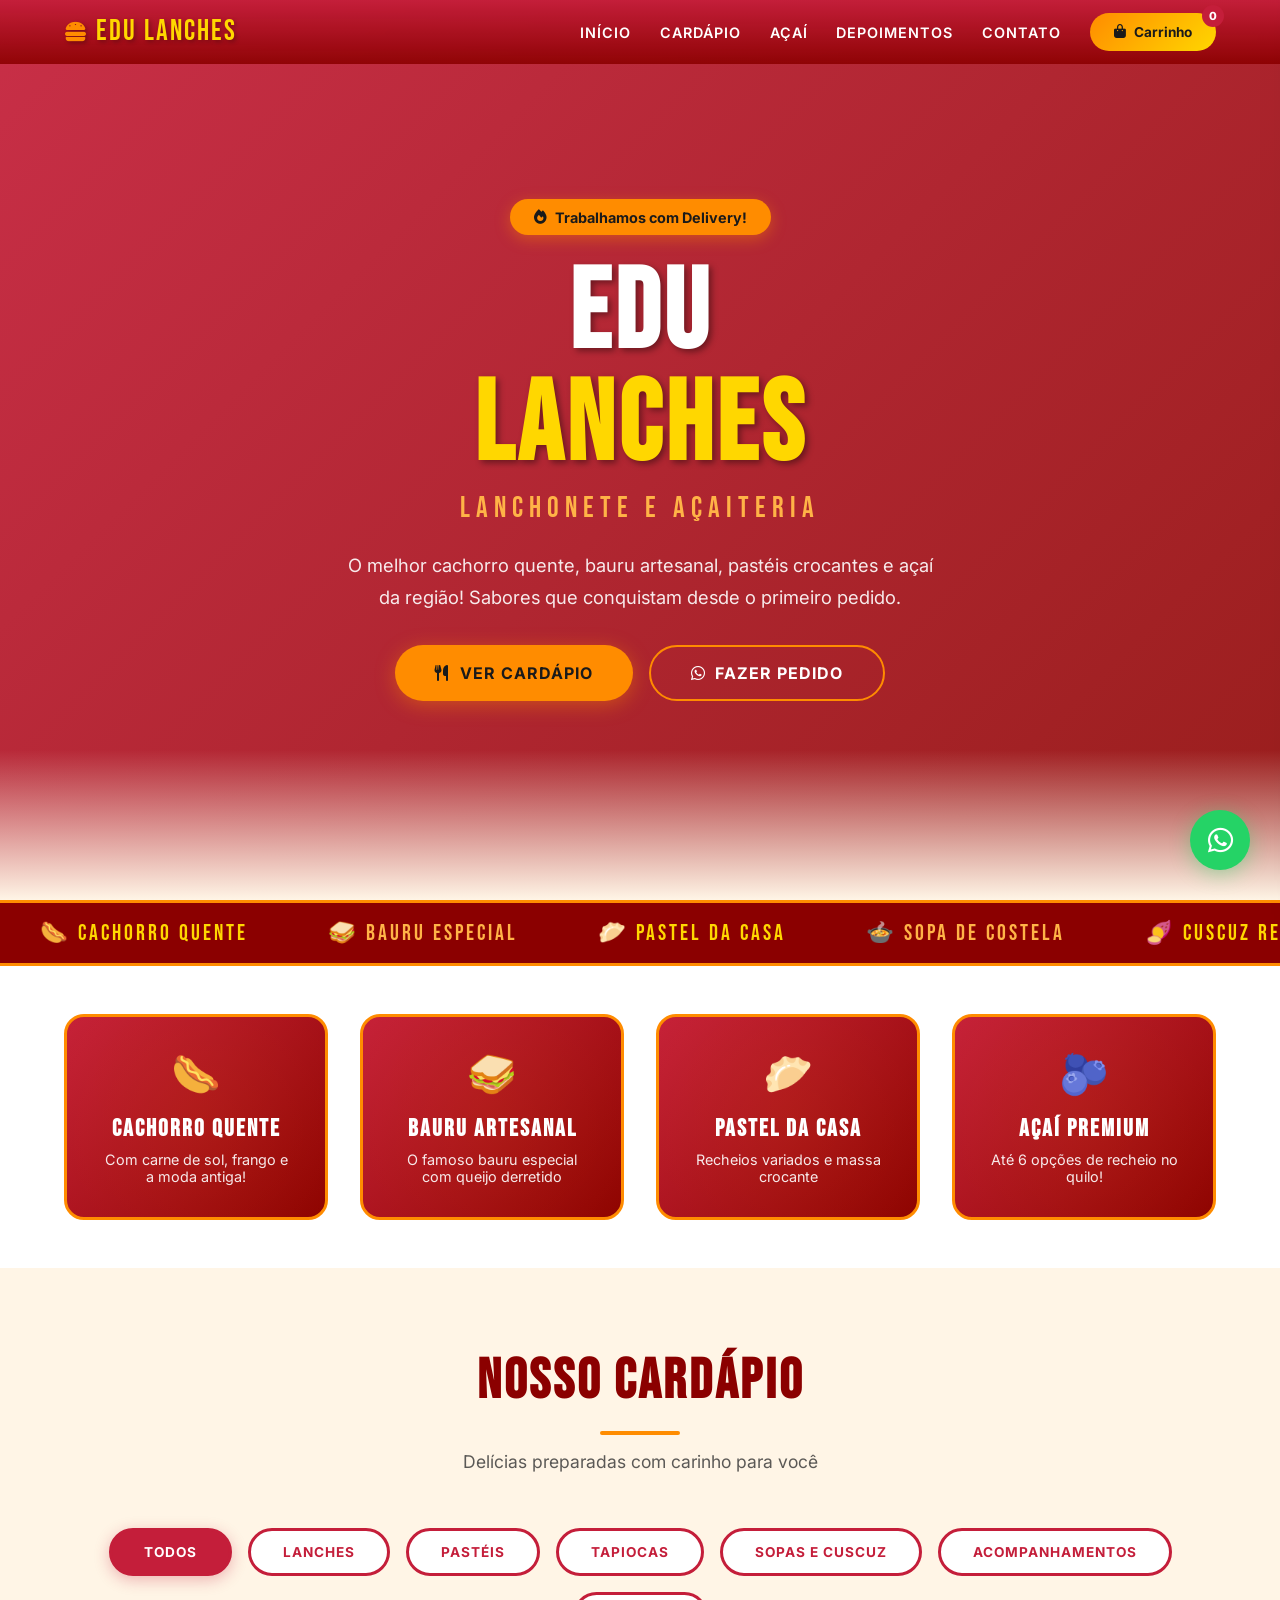
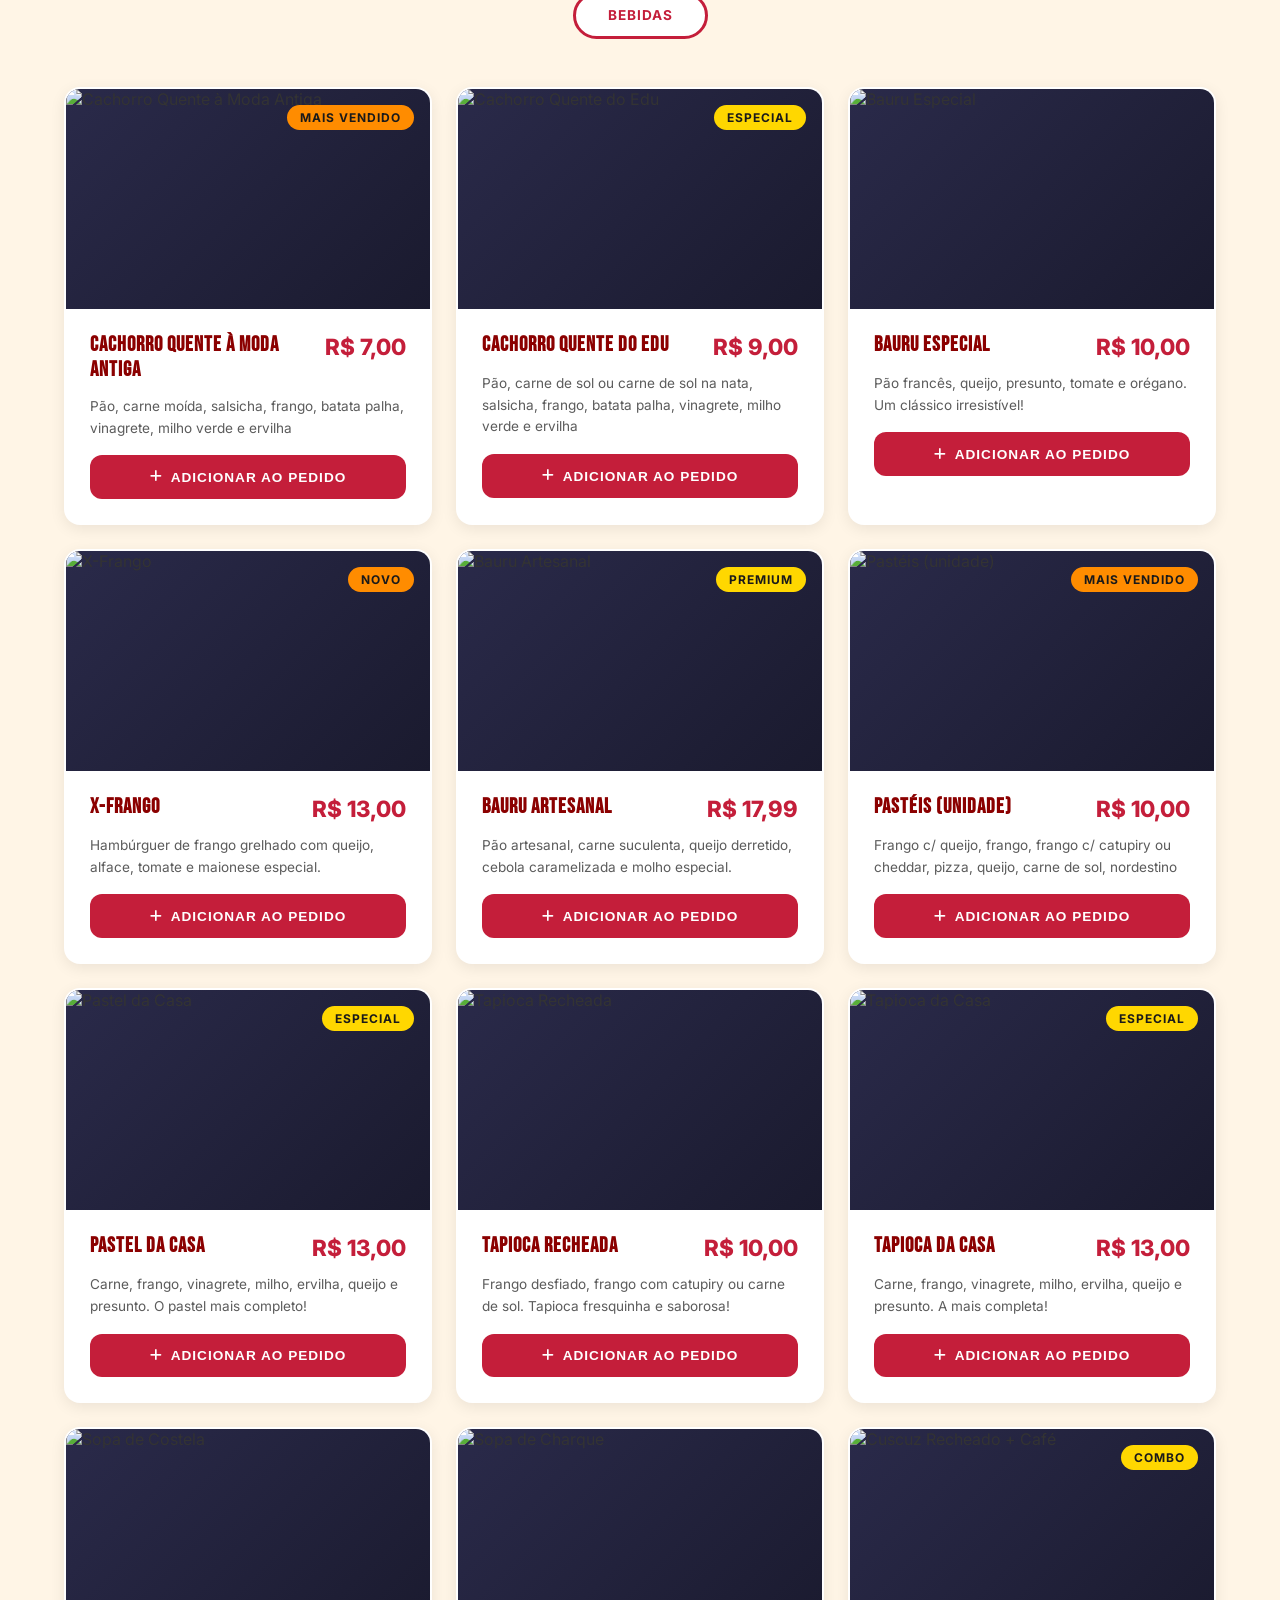
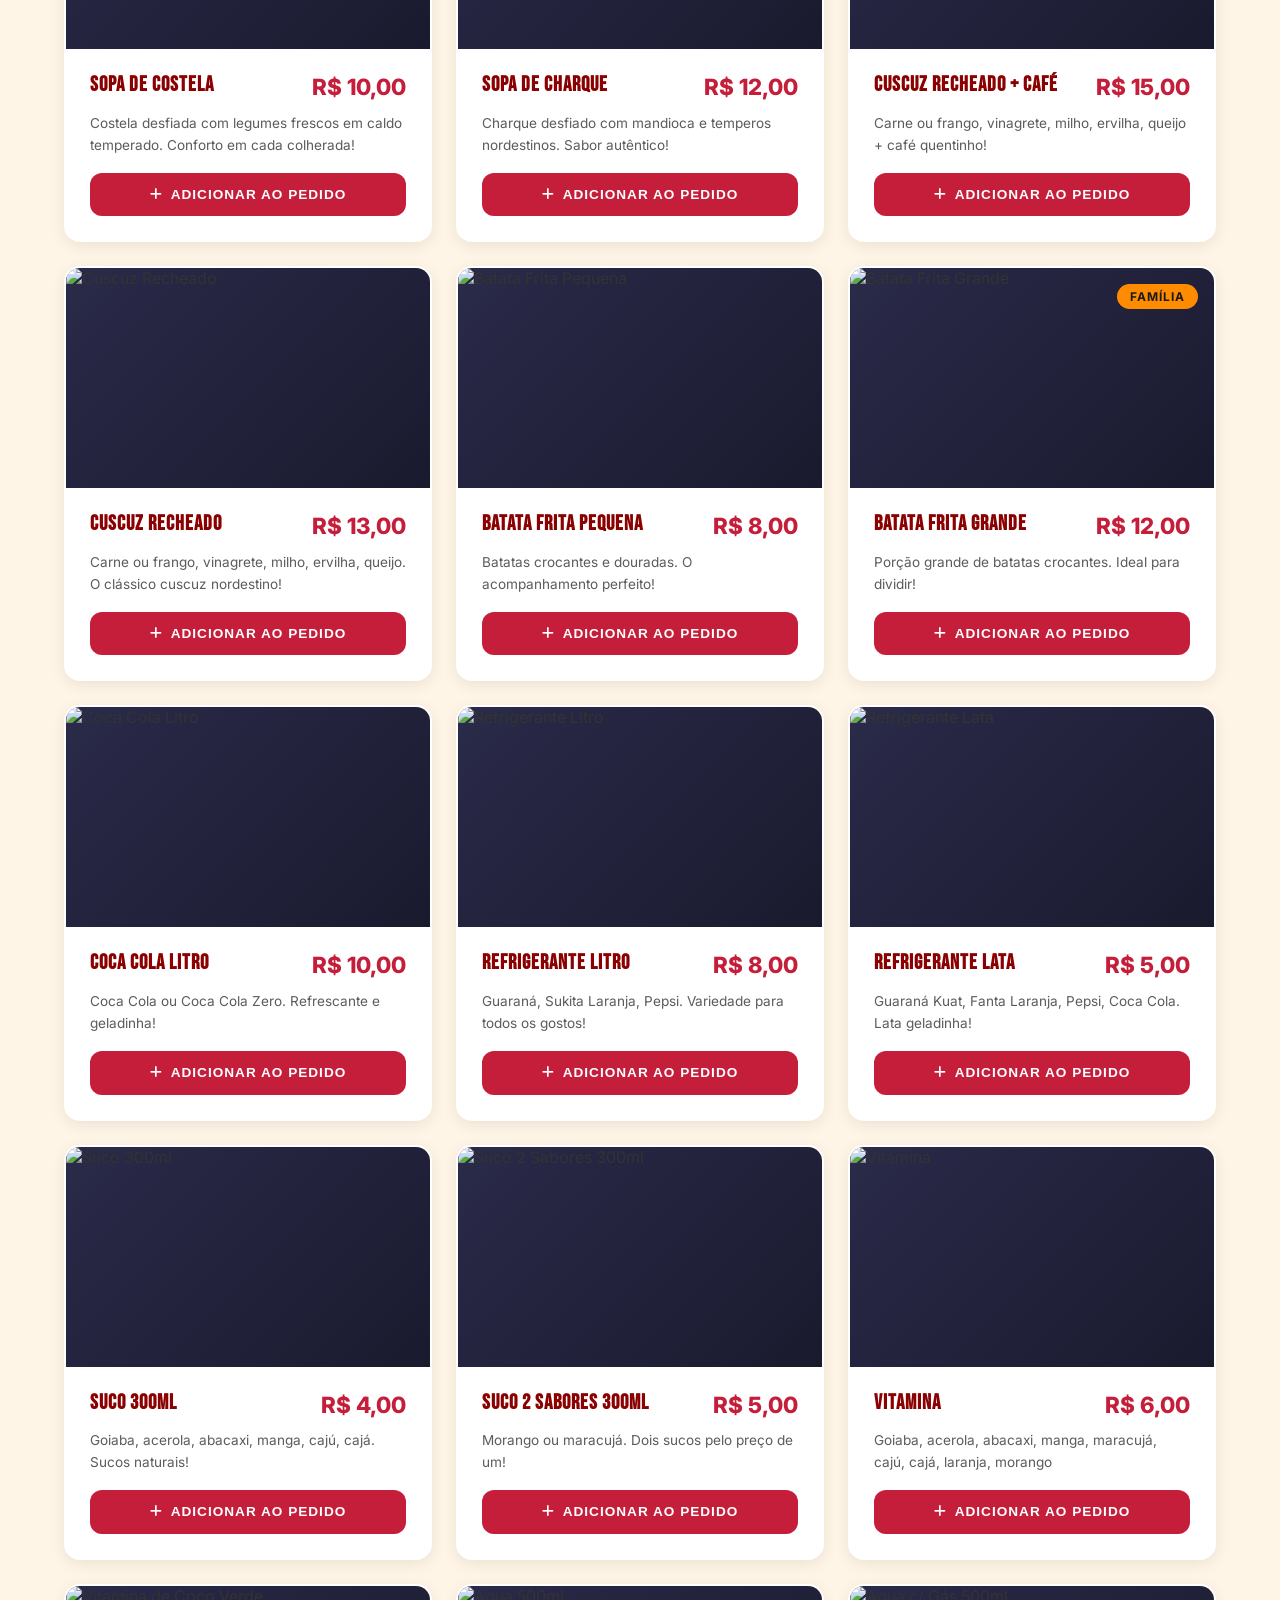
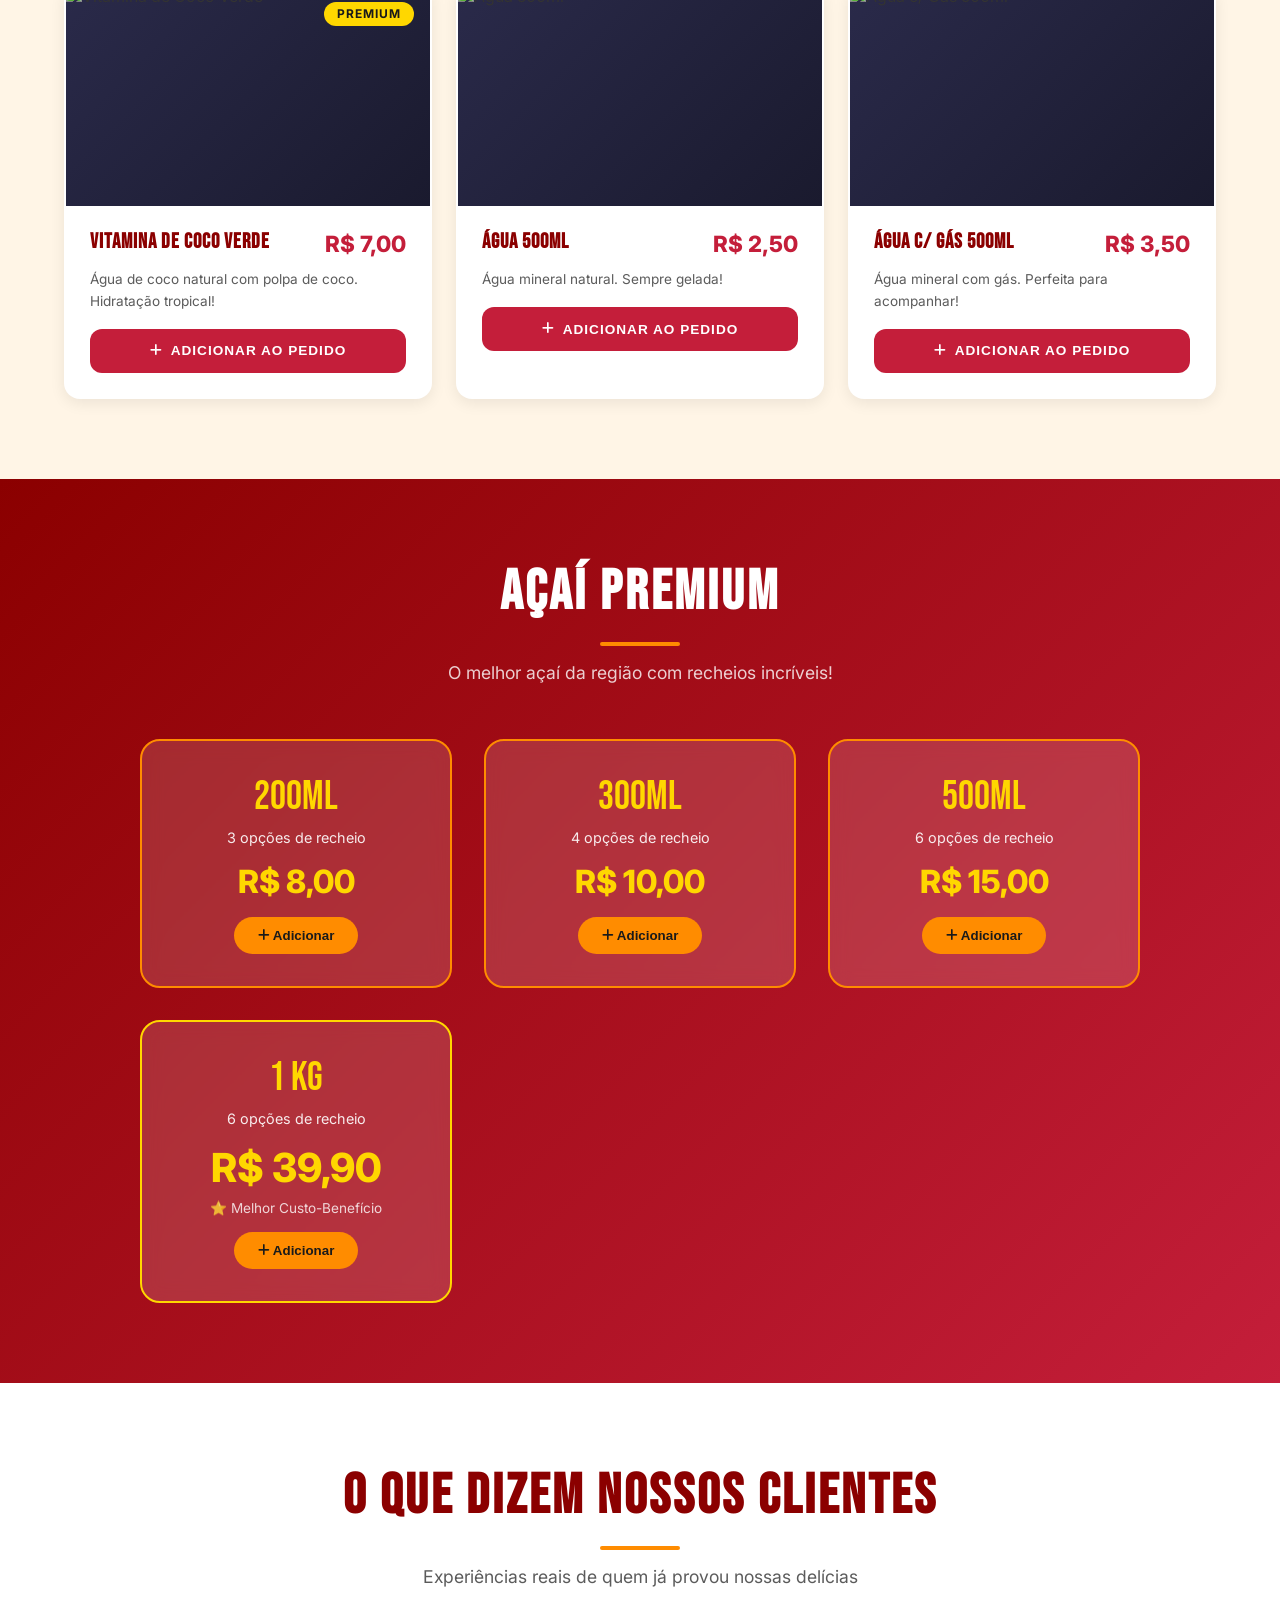
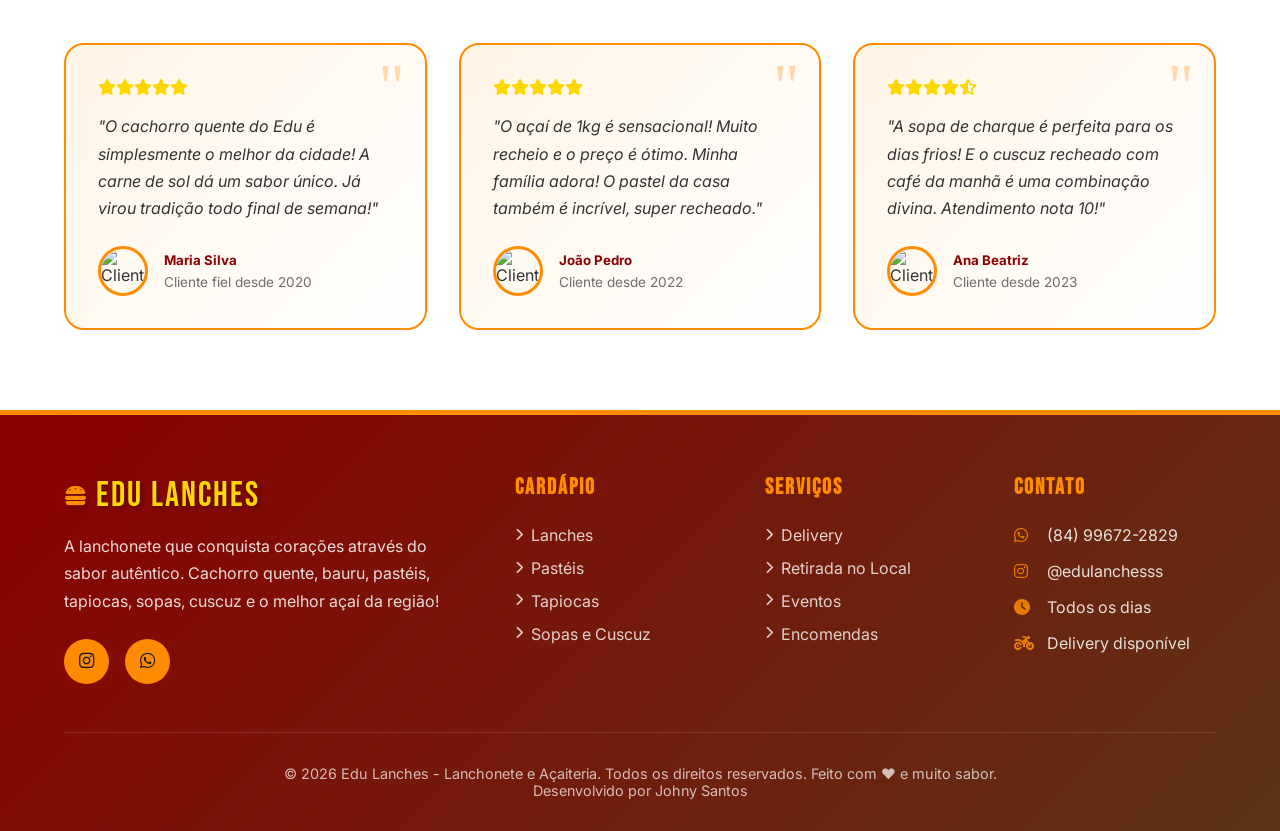
==== index.html @ 2f2de09b "criação de uma aplicação web" ====
<!DOCTYPE html>
<html lang="pt-BR">

    <head>
        <meta charset="UTF-8">
        <meta name="viewport" content="width=device-width, initial-scale=1.0, maximum-scale=5.0, user-scalable=yes">
        <title>Edu Lanches - Lanchonete e Açaiteria</title>

        <!-- Ícone da Aba do Navegador (Favicon - Emoji) -->
        <link rel="icon"
            href="data:image/svg+xml,<svg xmlns=%22http://www.w3.org/2000/svg%22 viewBox=%220 0 100 100%22><text y=%22.9em%22 font-size=%2290%22>🍔</text></svg>">

        <!-- Fontes e Ícones -->
        <link rel="preconnect" href="https://fonts.googleapis.com">
        <link
            href="https://fonts.googleapis.com/css2?family=Bebas+Neue&family=Inter:wght@300;400;500;600;700;800;900&display=swap"
            rel="stylesheet">
        <link rel="stylesheet" href="https://cdnjs.cloudflare.com/ajax/libs/font-awesome/6.5.1/css/all.min.css">

        <!-- Seu arquivo CSS -->
        <link rel="stylesheet" href="style.css">
    </head>

    <body>

        <!-- NAVBAR -->
        <nav class="navbar" id="navbar">
            <a href="#" class="logo"><i class="fas fa-hamburger"></i>EDU LANCHES</a>
            <ul class="nav-links" id="navLinks">
                <li><a href="#home">Início</a></li>
                <li><a href="#cardapio">Cardápio</a></li>
                <li><a href="#acai">Açaí</a></li>
                <li><a href="#depoimentos">Depoimentos</a></li>
                <li><a href="#contato">Contato</a></li>
                <li>
                    <button class="cart-nav-btn" onclick="toggleCart()">
                        <i class="fas fa-shopping-bag"></i>
                        <span>Carrinho</span>
                        <span class="cart-badge" id="cartBadge">0</span>
                    </button>
                </li>
            </ul>
            <button class="mobile-menu-btn" onclick="toggleMenu()"><i class="fas fa-bars"></i></button>
        </nav>

        <!-- HERO -->
        <section class="hero" id="home">
            <div class="hero-content">
                <div class="hero-badge"><i class="fas fa-fire"></i> Trabalhamos com Delivery!</div>
                <h1>EDU <span>LANCHES</span></h1>
                <div class="hero-subtitle">Lanchonete e Açaiteria</div>
                <p>O melhor cachorro quente, bauru artesanal, pastéis crocantes e açaí da região! Sabores que conquistam
                    desde o primeiro pedido.</p>
                <div class="hero-buttons">
                    <a href="#cardapio" class="btn btn-primary"><i class="fas fa-utensils"></i> Ver Cardápio</a>
                    <a href="https://wa.me/5584996722829" class="btn btn-outline" target="_blank"><i
                            class="fab fa-whatsapp"></i> Fazer Pedido</a>
                </div>
            </div>
        </section>

        <!-- MARQUEE -->
        <div class="marquee-container">
            <div class="marquee">
                <span>🌭 CACHORRO QUENTE</span><span>🥪 BAURU ESPECIAL</span><span>🥟 PASTEL DA CASA</span><span>🍲 SOPA
                    DE COSTELA</span><span>🍠 CUSCUZ RECHEADO</span><span>🫐 AÇAÍ PREMIUM</span><span>🥤
                    REFRIGERANTES</span><span>🍟 BATATA FRITA</span>
                <span>🌭 CACHORRO QUENTE</span><span>🥪 BAURU ESPECIAL</span><span>🥟 PASTEL DA CASA</span><span>🍲 SOPA
                    DE COSTELA</span><span>🍠 CUSCUZ RECHEADO</span><span>🫐 AÇAÍ PREMIUM</span><span>🥤
                    REFRIGERANTES</span><span>🍟 BATATA FRITA</span>
            </div>
        </div>

        <!-- DESTAQUES -->
        <section class="destaques">
            <div class="destaques-grid reveal">
                <div class="destaque-card" onclick="filterAndScroll('lanches')">
                    <div class="destaque-icon">🌭</div>
                    <h3>Cachorro Quente</h3>
                    <p>Com carne de sol, frango e a moda antiga!</p>
                </div>
                <div class="destaque-card" onclick="filterAndScroll('lanches')">
                    <div class="destaque-icon">🥪</div>
                    <h3>Bauru Artesanal</h3>
                    <p>O famoso bauru especial com queijo derretido</p>
                </div>
                <div class="destaque-card" onclick="filterAndScroll('pasteis')">
                    <div class="destaque-icon">🥟</div>
                    <h3>Pastel da Casa</h3>
                    <p>Recheios variados e massa crocante</p>
                </div>
                <div class="destaque-card" onclick="filterAndScroll('acai')">
                    <div class="destaque-icon">🫐</div>
                    <h3>Açaí Premium</h3>
                    <p>Até 6 opções de recheio no quilo!</p>
                </div>
            </div>
        </section>

        <!-- CARDÁPIO -->
        <section class="cardapio" id="cardapio">
            <div class="section-header reveal">
                <h2>NOSSO CARDÁPIO</h2>
                <div class="line"></div>
                <p>Delícias preparadas com carinho para você</p>
            </div>

            <div class="menu-tabs reveal">
                <button class="tab-btn active" onclick="filterMenu('todos', this)">Todos</button>
                <button class="tab-btn" onclick="filterMenu('lanches', this)">Lanches</button>
                <button class="tab-btn" onclick="filterMenu('pasteis', this)">Pastéis</button>
                <button class="tab-btn" onclick="filterMenu('tapiocas', this)">Tapiocas</button>
                <button class="tab-btn" onclick="filterMenu('sopas', this)">Sopas e Cuscuz</button>
                <button class="tab-btn" onclick="filterMenu('acompanhamentos', this)">Acompanhamentos</button>
                <button class="tab-btn" onclick="filterMenu('bebidas', this)">Bebidas</button>
            </div>

            <div class="menu-grid" id="menuGrid"></div>
        </section>

        <!-- AÇAÍ -->
        <section class="acai-section" id="acai">
            <div class="section-header reveal">
                <h2>AÇAÍ PREMIUM</h2>
                <div class="line"></div>
                <p>O melhor açaí da região com recheios incríveis!</p>
            </div>

            <div class="acai-grid reveal">
                <div class="acai-card" onclick="addAcaiToCart('Açaí 200ml', 8.00)">
                    <div class="size">200ml</div>
                    <div class="opcoes">3 opções de recheio</div>
                    <div class="price">R$ 8,00</div>
                    <button class="add-acai"><i class="fas fa-plus"></i> Adicionar</button>
                </div>
                <div class="acai-card" onclick="addAcaiToCart('Açaí 300ml', 10.00)">
                    <div class="size">300ml</div>
                    <div class="opcoes">4 opções de recheio</div>
                    <div class="price">R$ 10,00</div>
                    <button class="add-acai"><i class="fas fa-plus"></i> Adicionar</button>
                </div>
                <div class="acai-card" onclick="addAcaiToCart('Açaí 500ml', 15.00)">
                    <div class="size">500ml</div>
                    <div class="opcoes">6 opções de recheio</div>
                    <div class="price">R$ 15,00</div>
                    <button class="add-acai"><i class="fas fa-plus"></i> Adicionar</button>
                </div>
                <div class="acai-card" style="border-color: var(--amarelo);"
                    onclick="addAcaiToCart('Açaí no Quilo', 39.90)">
                    <div class="size">1 KG</div>
                    <div class="opcoes">6 opções de recheio</div>
                    <div class="price" style="color: var(--amarelo); font-size: 2.5rem;">R$ 39,90</div>
                    <div style="margin-top: 0.5rem; font-size: 0.85rem; opacity: 0.8;">⭐ Melhor Custo-Benefício</div>
                    <button class="add-acai" style="margin-top: 1rem;"><i class="fas fa-plus"></i> Adicionar</button>
                </div>
            </div>
        </section>

        <!-- DEPOIMENTOS -->
        <section class="depoimentos" id="depoimentos">
            <div class="section-header reveal">
                <h2>O QUE DIZEM NOSSOS CLIENTES</h2>
                <div class="line"></div>
                <p>Experiências reais de quem já provou nossas delícias</p>
            </div>

            <div class="reviews-grid reveal">
                <div class="review-card">
                    <div class="stars">
                        <i class="fas fa-star"></i><i class="fas fa-star"></i><i class="fas fa-star"></i><i
                            class="fas fa-star"></i><i class="fas fa-star"></i>
                    </div>
                    <p class="review-text">"O cachorro quente do Edu é simplesmente o melhor da cidade! A carne de sol
                        dá um sabor único. Já virou tradição todo final de semana!"</p>
                    <div class="reviewer">
                        <img src="https://images.unsplash.com/photo-1494790108377-be9c29b29330?w=100" alt="Cliente"
                            class="reviewer-img">
                        <div class="reviewer-info">
                            <h5>Maria Silva</h5>
                            <span>Cliente fiel desde 2020</span>
                        </div>
                    </div>
                </div>

                <div class="review-card">
                    <div class="stars">
                        <i class="fas fa-star"></i><i class="fas fa-star"></i><i class="fas fa-star"></i><i
                            class="fas fa-star"></i><i class="fas fa-star"></i>
                    </div>
                    <p class="review-text">"O açaí de 1kg é sensacional! Muito recheio e o preço é ótimo. Minha família
                        adora! O pastel da casa também é incrível, super recheado."</p>
                    <div class="reviewer">
                        <img src="https://images.unsplash.com/photo-1507003211169-0a1dd7228f2d?w=100" alt="Cliente"
                            class="reviewer-img">
                        <div class="reviewer-info">
                            <h5>João Pedro</h5>
                            <span>Cliente desde 2022</span>
                        </div>
                    </div>
                </div>

                <div class="review-card">
                    <div class="stars">
                        <i class="fas fa-star"></i><i class="fas fa-star"></i><i class="fas fa-star"></i><i
                            class="fas fa-star"></i><i class="fas fa-star-half-alt"></i>
                    </div>
                    <p class="review-text">"A sopa de charque é perfeita para os dias frios! E o cuscuz recheado com
                        café da manhã é uma combinação divina. Atendimento nota 10!"</p>
                    <div class="reviewer">
                        <img src="https://images.unsplash.com/photo-1438761681033-6461ffad8d80?w=100" alt="Cliente"
                            class="reviewer-img">
                        <div class="reviewer-info">
                            <h5>Ana Beatriz</h5>
                            <span>Cliente desde 2023</span>
                        </div>
                    </div>
                </div>
            </div>
        </section>

        <!-- FOOTER -->
        <footer class="contato" id="contato">
            <div class="footer-grid">
                <div class="footer-brand">
                    <a href="#" class="logo"><i class="fas fa-hamburger"></i>EDU LANCHES</a>
                    <p>A lanchonete que conquista corações através do sabor autêntico. Cachorro quente, bauru, pastéis,
                        tapiocas, sopas, cuscuz e o melhor açaí da região!</p>
                    <div class="social-links">
                        <a href="https://instagram.com/edulanchesss" target="_blank"><i
                                class="fab fa-instagram"></i></a>
                        <!--<a href="#"><i class="fab fa-facebook-f"></i></a>
                        <a href="#"><i class="fab fa-tiktok"></i></a>-->
                        <a href="https://wa.me/5584996722829" target="_blank"><i class="fab fa-whatsapp"></i></a>
                    </div>
                </div>

                <div class="footer-col">
                    <h4>Cardápio</h4>
                    <ul>
                        <li><a href="#cardapio"><i class="fas fa-chevron-right"></i> Lanches</a></li>
                        <li><a href="#cardapio"><i class="fas fa-chevron-right"></i> Pastéis</a></li>
                        <li><a href="#cardapio"><i class="fas fa-chevron-right"></i> Tapiocas</a></li>
                        <li><a href="#cardapio"><i class="fas fa-chevron-right"></i> Sopas e Cuscuz</a></li>
                    </ul>
                </div>

                <div class="footer-col">
                    <h4>Serviços</h4>
                    <ul>
                        <li><a href="#"><i class="fas fa-chevron-right"></i> Delivery</a></li>
                        <li><a href="#"><i class="fas fa-chevron-right"></i> Retirada no Local</a></li>
                        <li><a href="#"><i class="fas fa-chevron-right"></i> Eventos</a></li>
                        <li><a href="#"><i class="fas fa-chevron-right"></i> Encomendas</a></li>
                    </ul>
                </div>

                <div class="footer-col">
                    <h4>Contato</h4>
                    <div class="contact-info">
                        <p><i class="fab fa-whatsapp"></i> (84) 99672-2829</p>
                        <p><i class="fab fa-instagram"></i> @edulanchesss</p>
                        <p><i class="fas fa-clock"></i> Todos os dias</p>
                        <p><i class="fas fa-motorcycle"></i> Delivery disponível</p>
                    </div>
                </div>
            </div>

            <div class="footer-bottom">
                <p>© 2026 Edu Lanches - Lanchonete e Açaiteria. Todos os direitos reservados. Feito com ❤️ e muito
                    sabor.</p>
                <p>Desenvolvido por <a href="https://wa.me/5584996970693" target="_blank" rel="noopener"
                        style="color: #ffffff; text-decoration: none;">Johny Santos</a></p>
            </div>
        </footer>

        <!-- WHATSAPP FLOAT -->
        <a href="https://wa.me/5584996722829" class="whatsapp-float" target="_blank">
            <i class="fab fa-whatsapp"></i>
            <span class="whatsapp-tooltip">Peça pelo WhatsApp!</span>
        </a>

        <!-- BOTÃO FLUTUANTE DO CARRINHO (Aparece só com itens) -->
        <button class="floating-cart-btn" id="floatingCartBtn" onclick="toggleCart()">
            <i class="fas fa-shopping-bag"></i>
            <span class="floating-cart-badge" id="floatingCartBadge">0</span>
        </button>

        <!-- CARRINHO SIDEBAR -->
        <div class="cart-overlay" id="cartOverlay" onclick="toggleCart()"></div>
        <div class="cart-sidebar" id="cartSidebar">
            <div class="cart-header">
                <h3><i class="fas fa-shopping-bag"></i> SEU PEDIDO</h3>
                <button class="close-cart" onclick="toggleCart()">
                    <i class="fas fa-times"></i>
                </button>
            </div>

            <div class="cart-items" id="cartItems">
                <div class="cart-empty">
                    <i class="fas fa-shopping-basket"></i>
                    <p>Seu carrinho está vazio</p>
                    <span style="font-size: 0.85rem; color: var(--laranja-claro);">Adicione itens deliciosos!</span>
                </div>
            </div>

            <div class="delivery-section" style="display: none;">
                <div class="delivery-title"><i class="fas fa-motorcycle"></i> Como deseja receber?</div>
                <div class="delivery-options">
                    <div class="delivery-option selected" onclick="selectDelivery('delivery', this)">
                        <i class="fas fa-motorcycle"></i>
                        <div class="delivery-info">
                            <strong>Delivery</strong>
                            <span>Receba em casa</span>
                        </div>
                        <div class="delivery-price" id="deliveryPriceDisplay">R$ 5,00</div>
                    </div>
                    <div class="delivery-option" onclick="selectDelivery('pickup', this)">
                        <i class="fas fa-store"></i>
                        <div class="delivery-info">
                            <strong>Retirar no Local</strong>
                            <span>Busque seu pedido</span>
                        </div>
                        <div class="delivery-price free">GRÁTIS</div>
                    </div>
                    <div class="delivery-option" onclick="selectDelivery('dinein', this)">
                        <i class="fas fa-utensils"></i>
                        <div class="delivery-info">
                            <strong>Comer no Local</strong>
                            <span>Mesa reservada</span>
                        </div>
                        <div class="delivery-price free">GRÁTIS</div>
                    </div>
                </div>
            </div>

            <div class="cart-footer cart-totals" style="display: none;">
                <div class="cart-totals">
                    <div class="total-row">
                        <span>Subtotal</span>
                        <span id="subtotal">R$ 0,00</span>
                    </div>
                    <div class="total-row" id="deliveryRow">
                        <span>Taxa de entrega</span>
                        <span id="deliveryFee">R$ 5,00</span>
                    </div>
                    <div class="total-row final">
                        <span>TOTAL</span>
                        <span id="totalPrice">R$ 0,00</span>
                    </div>
                </div>
                <button class="checkout-btn" id="checkoutBtn" onclick="checkout()" disabled>
                    <i class="fab fa-whatsapp"></i> Finalizar Pedido
                </button>
            </div>
        </div>

        <!-- TOAST -->
        <div class="toast" id="toast">
            <i class="fas fa-check-circle"></i>
            <span id="toastMsg">Item adicionado!</span>
        </div>

        <!-- Seu arquivo JavaScript -->
        <script src="script.js"></script>
    </body>

</html>
---- style.css ----
:root {
    --vermelho: #C41E3A;
    --vermelho-escuro: #8B0000;
    --laranja: #FF8C00;
    --laranja-claro: #FFB347;
    --amarelo: #FFD700;
    --marrom: #8B4513;
    --marrom-escuro: #5C3317;
    --creme: #FFF5E6;
    --branco: #FFFFFF;
    --preto: #1a1a1a;
    --texto: #333;
    --dark-bg: #0F0F1A;
    --card-dark: #16213E;
}

* {
    margin: 0;
    padding: 0;
    box-sizing: border-box;
    -webkit-tap-highlight-color: transparent;
    outline: none;
    -webkit-user-select: none;
    /* Evita que toques rápidos selecionem as coisas */
    user-select: none;
}

/* Mas precisamos permitir que o usuário digite/selecione textos em campos de formulário, caso você adicione no futuro: */
input,
textarea {
    -webkit-user-select: auto;
    user-select: auto;
}

body {
    font-family: 'Inter', sans-serif;
    color: var(--texto);
    background: var(--creme);
    overflow-x: hidden;
}

.navbar {
    position: fixed;
    top: 0;
    width: 100%;
    padding: 0.8rem 5%;
    display: flex;
    justify-content: space-between;
    align-items: center;
    z-index: 1000;
    transition: all 0.3s ease;
    background: linear-gradient(to bottom, rgba(196, 30, 58, 0.95), rgba(139, 0, 0, 0.9));
    backdrop-filter: blur(10px);
}

.navbar.scrolled {
    padding: 0.6rem 5%;
    box-shadow: 0 4px 20px rgba(0, 0, 0, 0.3);
}

.logo {
    font-family: 'Bebas Neue', sans-serif;
    font-size: 1.8rem;
    color: var(--amarelo);
    text-decoration: none;
    letter-spacing: 2px;
    display: flex;
    align-items: center;
    gap: 0.5rem;
    text-shadow: 2px 2px 4px rgba(0, 0, 0, 0.3);
}

.logo i {
    color: var(--laranja);
    font-size: 1.4rem;
}

.nav-links {
    display: flex;
    gap: 1.8rem;
    list-style: none;
    align-items: center;
}

.nav-links a {
    color: var(--branco);
    text-decoration: none;
    font-weight: 600;
    font-size: 0.9rem;
    transition: all 0.3s;
    position: relative;
    text-transform: uppercase;
    letter-spacing: 1px;
}

.nav-links a::after {
    content: '';
    position: absolute;
    bottom: -5px;
    left: 0;
    width: 0;
    height: 2px;
    background: var(--laranja);
    transition: width 0.3s;
}

.nav-links a:hover::after {
    width: 100%;
}

.nav-links a:hover {
    color: var(--laranja);
}

.cart-nav-btn {
    background: linear-gradient(135deg, var(--laranja), var(--amarelo));
    border: none;
    padding: 0.7rem 1.5rem;
    border-radius: 50px;
    color: var(--preto);
    font-family: 'Inter', sans-serif;
    font-weight: 700;
    cursor: pointer;
    display: flex;
    align-items: center;
    gap: 0.5rem;
    transition: all 0.3s ease;
    position: relative;
    font-size: 0.85rem;
}

.cart-nav-btn:hover {
    transform: translateY(-2px);
    box-shadow: 0 5px 20px rgba(255, 140, 0, 0.4);
}

.cart-badge {
    position: absolute;
    top: -8px;
    right: -8px;
    background: var(--vermelho);
    color: white;
    width: 22px;
    height: 22px;
    border-radius: 50%;
    display: flex;
    align-items: center;
    justify-content: center;
    font-size: 0.7rem;
    font-weight: 800;
    animation: pulse-badge 2s infinite;
}

@keyframes pulse-badge {

    0%,
    100% {
        transform: scale(1);
    }

    50% {
        transform: scale(1.15);
    }
}

.mobile-menu-btn {
    display: none;
    background: none;
    border: none;
    color: var(--branco);
    font-size: 1.5rem;
    cursor: pointer;
}

.hero {
    min-height: 100vh;
    background: linear-gradient(135deg, rgba(196, 30, 58, 0.92), rgba(139, 0, 0, 0.88)), url('https://images.unsplash.com/photo-1550547660-d9450f859349?w=1920') center/cover;
    display: flex;
    align-items: center;
    justify-content: center;
    text-align: center;
    position: relative;
    overflow: hidden;
    padding-top: 80px;
}

.hero::before {
    content: '';
    position: absolute;
    bottom: 0;
    left: 0;
    right: 0;
    height: 150px;
    background: linear-gradient(to top, var(--creme), transparent);
}

.hero-content {
    position: relative;
    z-index: 2;
    max-width: 800px;
    padding: 0 2rem;
    animation: fadeInUp 1s ease;
}

.hero-badge {
    display: inline-flex;
    align-items: center;
    gap: 0.5rem;
    background: var(--laranja);
    color: var(--preto);
    padding: 0.6rem 1.5rem;
    border-radius: 50px;
    font-weight: 700;
    font-size: 0.9rem;
    margin-bottom: 1.5rem;
    animation: bounce 2s infinite;
    box-shadow: 0 4px 15px rgba(255, 140, 0, 0.4);
}

.hero h1 {
    font-family: 'Bebas Neue', sans-serif;
    font-size: clamp(3.5rem, 10vw, 7rem);
    color: var(--branco);
    line-height: 1;
    margin-bottom: 0.5rem;
    letter-spacing: 4px;
    text-shadow: 3px 3px 6px rgba(0, 0, 0, 0.4);
}

.hero h1 span {
    color: var(--amarelo);
    display: block;
}

.hero-subtitle {
    font-family: 'Bebas Neue', sans-serif;
    font-size: clamp(1.2rem, 3vw, 1.8rem);
    color: var(--laranja-claro);
    letter-spacing: 6px;
    margin-bottom: 1.5rem;
    text-transform: uppercase;
}

.hero p {
    font-size: 1.15rem;
    color: rgba(255, 255, 255, 0.9);
    margin-bottom: 2rem;
    max-width: 600px;
    margin-left: auto;
    margin-right: auto;
    line-height: 1.7;
}

.hero-buttons {
    display: flex;
    gap: 1rem;
    justify-content: center;
    flex-wrap: wrap;
}

.btn {
    padding: 1rem 2.5rem;
    border-radius: 50px;
    font-weight: 700;
    font-size: 1rem;
    cursor: pointer;
    transition: all 0.3s ease;
    text-decoration: none;
    display: inline-flex;
    align-items: center;
    gap: 0.6rem;
    border: none;
    text-transform: uppercase;
    letter-spacing: 1px;
}

.btn-primary {
    background: var(--laranja);
    color: var(--preto);
    box-shadow: 0 4px 20px rgba(255, 140, 0, 0.4);
}

.btn-primary:hover {
    background: var(--amarelo);
    transform: translateY(-3px);
    box-shadow: 0 8px 30px rgba(255, 140, 0, 0.6);
}

.btn-outline {
    background: transparent;
    color: var(--branco);
    border: 2px solid var(--laranja);
}

.btn-outline:hover {
    background: var(--laranja);
    color: var(--preto);
    transform: translateY(-3px);
}

.marquee-container {
    background: var(--vermelho-escuro);
    padding: 1rem 0;
    overflow: hidden;
    white-space: nowrap;
    border-top: 3px solid var(--laranja);
    border-bottom: 3px solid var(--laranja);
}

.marquee {
    display: inline-block;
    animation: marquee 25s linear infinite;
}

.marquee span {
    color: var(--amarelo);
    font-family: 'Bebas Neue', sans-serif;
    font-size: 1.4rem;
    letter-spacing: 3px;
    padding: 0 2.5rem;
}

.marquee span:nth-child(even) {
    color: var(--laranja-claro);
}

section {
    padding: 5rem 5%;
}

.section-header {
    text-align: center;
    margin-bottom: 3.5rem;
}

.section-header h2 {
    font-family: 'Bebas Neue', sans-serif;
    font-size: clamp(2.2rem, 5vw, 3.5rem);
    color: var(--vermelho-escuro);
    margin-bottom: 0.5rem;
    letter-spacing: 3px;
}

.section-header p {
    color: var(--texto);
    font-size: 1.1rem;
    max-width: 600px;
    margin: 0 auto;
    opacity: 0.8;
}

.section-header .line {
    width: 80px;
    height: 4px;
    background: var(--laranja);
    margin: 1rem auto;
    border-radius: 2px;
}

.destaques {
    background: var(--branco);
    padding: 3rem 5%;
}

.destaques-grid {
    display: grid;
    grid-template-columns: repeat(auto-fit, minmax(250px, 1fr));
    gap: 2rem;
    max-width: 1200px;
    margin: 0 auto;
}

.destaque-card {
    background: linear-gradient(135deg, var(--vermelho), var(--vermelho-escuro));
    border-radius: 20px;
    padding: 2rem;
    text-align: center;
    color: var(--branco);
    transition: all 0.3s ease;
    border: 3px solid var(--laranja);
    position: relative;
    overflow: hidden;
    cursor: pointer;
}

.destaque-card::before {
    content: '';
    position: absolute;
    top: -50%;
    left: -50%;
    width: 200%;
    height: 200%;
    background: radial-gradient(circle, rgba(255, 140, 0, 0.1) 0%, transparent 70%);
    animation: pulse 3s ease-in-out infinite;
}

.destaque-card:hover {
    transform: translateY(-8px);
    box-shadow: 0 15px 40px rgba(196, 30, 58, 0.3);
}

.destaque-icon {
    font-size: 2.5rem;
    margin-bottom: 1rem;
    position: relative;
    z-index: 1;
}

.destaque-card h3 {
    font-family: 'Bebas Neue', sans-serif;
    font-size: 1.5rem;
    letter-spacing: 2px;
    margin-bottom: 0.5rem;
    position: relative;
    z-index: 1;
}

.destaque-card p {
    font-size: 0.9rem;
    opacity: 0.9;
    position: relative;
    z-index: 1;
}

.cardapio {
    background: var(--creme);
}

.menu-tabs {
    display: flex;
    justify-content: center;
    gap: 1rem;
    margin-bottom: 3rem;
    flex-wrap: wrap;
}

.tab-btn {
    padding: 0.8rem 2rem;
    border: 3px solid var(--vermelho);
    background: var(--branco);
    color: var(--vermelho);
    border-radius: 50px;
    font-weight: 700;
    cursor: pointer;
    transition: all 0.3s;
    font-family: 'Inter', sans-serif;
    text-transform: uppercase;
    letter-spacing: 1px;
    font-size: 0.85rem;
}

.tab-btn.active,
.tab-btn:hover {
    background: var(--vermelho);
    color: var(--branco);
    box-shadow: 0 4px 15px rgba(196, 30, 58, 0.3);
}

.menu-grid {
    display: grid;
    grid-template-columns: repeat(auto-fit, minmax(320px, 1fr));
    gap: 1.5rem;
    max-width: 1200px;
    margin: 0 auto;
}

.menu-item {
    background: var(--branco);
    border-radius: 16px;
    overflow: hidden;
    box-shadow: 0 4px 15px rgba(0, 0, 0, 0.08);
    transition: all 0.3s ease;
    border: 2px solid transparent;
    position: relative;
}

.menu-item:hover {
    transform: translateY(-8px);
    box-shadow: 0 15px 35px rgba(0, 0, 0, 0.15);
    border-color: var(--laranja);
}

.menu-item-img {
    height: 220px;
    overflow: hidden;
    position: relative;
    background: linear-gradient(135deg, #2a2a4a, #1a1a2e);
    display: flex;
    align-items: center;
    justify-content: center;
}

.menu-item-img img {
    width: 100%;
    height: 100%;
    object-fit: cover;
    transition: transform 0.5s;
}

.menu-item:hover .menu-item-img img {
    transform: scale(1.1);
}

.menu-badge {
    position: absolute;
    top: 1rem;
    right: 1rem;
    background: var(--laranja);
    color: var(--preto);
    padding: 0.3rem 0.8rem;
    border-radius: 20px;
    font-size: 0.75rem;
    font-weight: 700;
    text-transform: uppercase;
    letter-spacing: 1px;
    z-index: 2;
}

.menu-badge.destaque {
    background: var(--amarelo);
}

.menu-item-content {
    padding: 1.5rem;
}

.menu-item-header {
    display: flex;
    justify-content: space-between;
    align-items: start;
    margin-bottom: 0.8rem;
    gap: 1rem;
}

.menu-item-header h4 {
    font-family: 'Bebas Neue', sans-serif;
    font-size: 1.3rem;
    color: var(--vermelho-escuro);
    letter-spacing: 1px;
    line-height: 1.2;
}

.price {
    color: var(--vermelho);
    font-weight: 800;
    font-size: 1.4rem;
    white-space: nowrap;
}

.menu-desc {
    color: var(--texto);
    font-size: 0.85rem;
    line-height: 1.6;
    margin-bottom: 1rem;
    opacity: 0.8;
}

.add-to-cart {
    width: 100%;
    padding: 0.9rem;
    background: var(--vermelho);
    color: var(--branco);
    border: none;
    border-radius: 12px;
    font-weight: 700;
    cursor: pointer;
    transition: all 0.3s;
    display: flex;
    align-items: center;
    justify-content: center;
    gap: 0.5rem;
    text-transform: uppercase;
    letter-spacing: 1px;
    font-size: 0.85rem;
}

.add-to-cart:hover {
    background: var(--vermelho-escuro);
    transform: scale(1.02);
}

.add-to-cart.added {
    background: #2A9D8F;
}

.acai-section {
    background: linear-gradient(135deg, var(--vermelho-escuro), var(--vermelho));
    color: var(--branco);
    position: relative;
    overflow: hidden;
}

.acai-section::before {
    content: '';
    position: absolute;
    top: 0;
    left: 0;
    right: 0;
    bottom: 0;
    background: url('https://images.unsplash.com/photo-1615485925600-97237c4fc1ec?w=800') center/cover;
    opacity: 0.15;
}

.acai-section .section-header h2,
.acai-section .section-header p {
    color: var(--branco);
    position: relative;
    z-index: 1;
}

.acai-section .section-header .line {
    background: var(--laranja);
}

.acai-grid {
    display: grid;
    grid-template-columns: repeat(auto-fit, minmax(250px, 1fr));
    gap: 2rem;
    max-width: 1000px;
    margin: 0 auto;
    position: relative;
    z-index: 1;
}

.acai-card {
    background: rgba(255, 255, 255, 0.15);
    backdrop-filter: blur(10px);
    border-radius: 20px;
    padding: 2rem;
    text-align: center;
    border: 2px solid var(--laranja);
    transition: all 0.3s;
    cursor: pointer;
}

.acai-card:hover {
    transform: translateY(-8px);
    background: rgba(255, 255, 255, 0.25);
}

.acai-card .size {
    font-family: 'Bebas Neue', sans-serif;
    font-size: 2.5rem;
    color: var(--amarelo);
    margin-bottom: 0.5rem;
}

.acai-card .opcoes {
    font-size: 0.9rem;
    opacity: 0.9;
    margin-bottom: 1rem;
}

.acai-card .price {
    color: var(--amarelo);
    font-size: 2rem;
    font-weight: 800;
}

.acai-card .add-acai {
    margin-top: 1rem;
    padding: 0.7rem 1.5rem;
    background: var(--laranja);
    border: none;
    border-radius: 50px;
    color: var(--preto);
    font-weight: 700;
    cursor: pointer;
    transition: all 0.3s;
}

.acai-card .add-acai:hover {
    background: var(--amarelo);
    transform: scale(1.05);
}

.depoimentos {
    background: var(--branco);
}

.reviews-grid {
    display: grid;
    grid-template-columns: repeat(auto-fit, minmax(300px, 1fr));
    gap: 2rem;
    max-width: 1200px;
    margin: 0 auto;
}

.review-card {
    background: linear-gradient(135deg, var(--creme), var(--branco));
    border-radius: 20px;
    padding: 2rem;
    border: 2px solid var(--laranja);
    transition: all 0.3s;
    position: relative;
}

.review-card:hover {
    transform: translateY(-5px);
    box-shadow: 0 10px 30px rgba(0, 0, 0, 0.1);
}

.review-card::before {
    content: '"';
    position: absolute;
    top: 10px;
    right: 20px;
    font-size: 4rem;
    color: var(--laranja);
    opacity: 0.3;
    font-family: serif;
    line-height: 1;
}

.stars {
    color: var(--amarelo);
    margin-bottom: 1rem;
    font-size: 1rem;
}

.review-text {
    font-style: italic;
    line-height: 1.7;
    margin-bottom: 1.5rem;
    color: var(--texto);
}

.reviewer {
    display: flex;
    align-items: center;
    gap: 1rem;
}

.reviewer-img {
    width: 50px;
    height: 50px;
    border-radius: 50%;
    object-fit: cover;
    border: 3px solid var(--laranja);
}

.reviewer-info h5 {
    font-weight: 700;
    margin-bottom: 0.2rem;
    color: var(--vermelho-escuro);
}

.reviewer-info span {
    font-size: 0.85rem;
    opacity: 0.7;
}

.contato {
    background: linear-gradient(135deg, var(--vermelho-escuro), var(--marrom-escuro));
    color: var(--branco);
    padding: 4rem 5% 2rem;
    position: relative;
    overflow: hidden;
}

.contato::before {
    content: '';
    position: absolute;
    top: 0;
    left: 0;
    right: 0;
    height: 5px;
    background: var(--laranja);
}

.footer-grid {
    display: grid;
    grid-template-columns: 2fr 1fr 1fr 1fr;
    gap: 3rem;
    max-width: 1200px;
    margin: 0 auto 3rem;
    position: relative;
    z-index: 1;
}

.footer-brand .logo {
    margin-bottom: 1rem;
    font-size: 2.2rem;
}

.footer-brand p {
    opacity: 0.85;
    line-height: 1.7;
    margin-bottom: 1.5rem;
}

.social-links {
    display: flex;
    gap: 1rem;
}

.social-links a {
    width: 45px;
    height: 45px;
    background: var(--laranja);
    color: var(--preto);
    border-radius: 50%;
    display: flex;
    align-items: center;
    justify-content: center;
    text-decoration: none;
    transition: all 0.3s;
    font-size: 1.1rem;
    font-weight: 700;
}

.social-links a:hover {
    background: var(--amarelo);
    transform: translateY(-3px) rotate(5deg);
}

.footer-col h4 {
    font-family: 'Bebas Neue', sans-serif;
    font-size: 1.4rem;
    margin-bottom: 1.5rem;
    letter-spacing: 2px;
    color: var(--laranja);
}

.footer-col ul {
    list-style: none;
}

.footer-col ul li {
    margin-bottom: 0.8rem;
}

.footer-col ul li a {
    color: rgba(255, 255, 255, 0.8);
    text-decoration: none;
    transition: color 0.3s;
    display: flex;
    align-items: center;
    gap: 0.5rem;
}

.footer-col ul li a:hover {
    color: var(--laranja);
}

.footer-col ul li a i {
    font-size: 0.8rem;
}

.contact-info p {
    display: flex;
    align-items: center;
    gap: 0.8rem;
    margin-bottom: 1rem;
    opacity: 0.85;
}

.contact-info p i {
    color: var(--laranja);
    width: 20px;
}

.footer-bottom {
    border-top: 1px solid rgba(255, 255, 255, 0.15);
    padding-top: 2rem;
    text-align: center;
    opacity: 0.7;
    font-size: 0.9rem;
    position: relative;
    z-index: 1;
}

.whatsapp-float {
    position: fixed;
    bottom: 30px;
    right: 30px;
    width: 60px;
    height: 60px;
    background: #25D366;
    color: white;
    border-radius: 50%;
    display: flex;
    align-items: center;
    justify-content: center;
    font-size: 1.8rem;
    text-decoration: none;
    box-shadow: 0 4px 20px rgba(37, 211, 102, 0.4);
    transition: all 0.3s;
    z-index: 999;
    animation: pulse-whatsapp 2s infinite;
}

.whatsapp-float:hover {
    transform: scale(1.1) rotate(10deg);
    box-shadow: 0 6px 30px rgba(37, 211, 102, 0.6);
}

.whatsapp-tooltip {
    position: absolute;
    right: 70px;
    background: var(--preto);
    color: var(--branco);
    padding: 0.5rem 1rem;
    border-radius: 10px;
    font-size: 0.85rem;
    white-space: nowrap;
    opacity: 0;
    transition: opacity 0.3s;
    pointer-events: none;
}

.whatsapp-float:hover .whatsapp-tooltip {
    opacity: 1;
}

/* ==================== BOTÃO FLUTUANTE DO CARRINHO ==================== */
.floating-cart-btn {
    position: fixed;
    bottom: 100px;
    right: 30px;
    width: 60px;
    height: 60px;
    background: linear-gradient(135deg, var(--laranja), var(--amarelo));
    color: var(--preto);
    border: none;
    border-radius: 50%;
    display: none;
    align-items: center;
    justify-content: center;
    font-size: 1.5rem;
    box-shadow: 0 4px 20px rgba(255, 140, 0, 0.4);
    cursor: pointer;
    z-index: 998;
    opacity: 0;
    visibility: hidden;
    transform: translateY(20px) scale(0.9);
    transition: all 0.3s cubic-bezier(0.4, 0, 0.2, 1);
}

.floating-cart-btn.show {
    opacity: 1;
    visibility: visible;
    transform: translateY(0) scale(1);
}

.floating-cart-btn:hover {
    transform: scale(1.1);
    box-shadow: 0 6px 25px rgba(255, 140, 0, 0.6);
}

.floating-cart-badge {
    position: absolute;
    top: -5px;
    right: -5px;
    background: var(--vermelho);
    color: white;
    width: 24px;
    height: 24px;
    border-radius: 50%;
    display: flex;
    align-items: center;
    justify-content: center;
    font-size: 0.8rem;
    font-weight: 800;
    border: 2px solid var(--creme);
}


/* CARRINHO */
.cart-overlay {
    position: fixed;
    inset: 0;
    background: rgba(0, 0, 0, 0.7);
    backdrop-filter: blur(8px);
    z-index: 2000;
    opacity: 0;
    visibility: hidden;
    transition: all 0.3s ease;
}

.cart-overlay.active {
    opacity: 1;
    visibility: visible;
}

.cart-sidebar {
    position: fixed;
    top: 0;
    right: -500px;
    width: 450px;
    max-width: 100%;
    height: 100vh;
    background: linear-gradient(180deg, var(--dark-bg), #1a1a2e);
    z-index: 2001;
    transition: right 0.4s cubic-bezier(0.175, 0.885, 0.32, 1.275);
    display: flex;
    flex-direction: column;
    border-left: 3px solid var(--laranja);
    box-shadow: -10px 0 40px rgba(0, 0, 0, 0.5);
}

.cart-sidebar.active {
    right: 0;
}

.cart-header {
    padding: 1.5rem 2rem;
    border-bottom: 2px solid rgba(255, 140, 0, 0.2);
    display: flex;
    justify-content: space-between;
    align-items: center;
    background: linear-gradient(135deg, var(--vermelho-escuro), var(--vermelho));
}

.cart-header h3 {
    font-family: 'Bebas Neue', sans-serif;
    font-size: 1.8rem;
    color: var(--amarelo);
    display: flex;
    align-items: center;
    gap: 0.8rem;
    letter-spacing: 2px;
}

.close-cart {
    background: none;
    border: 2px solid var(--laranja);
    color: var(--laranja);
    font-size: 1.2rem;
    cursor: pointer;
    width: 40px;
    height: 40px;
    border-radius: 50%;
    display: flex;
    align-items: center;
    justify-content: center;
    transition: all 0.3s;
}

.close-cart:hover {
    background: var(--laranja);
    color: var(--preto);
}

.cart-items {
    flex: 1;
    overflow-y: auto;
    padding: 1.5rem;
}

.cart-empty {
    text-align: center;
    padding: 3rem 1rem;
}

.cart-empty i {
    font-size: 4rem;
    margin-bottom: 1rem;
    opacity: 0.3;
    color: var(--laranja);
}

.cart-empty p {
    color: var(--laranja-claro);
    font-size: 1.1rem;
}

.cart-item {
    background: var(--card-dark);
    border-radius: 15px;
    padding: 1.2rem;
    margin-bottom: 1rem;
    border: 1px solid rgba(255, 140, 0, 0.1);
}

.cart-item-header {
    display: flex;
    justify-content: space-between;
    margin-bottom: 0.8rem;
    align-items: start;
}

.cart-item-name {
    font-weight: 700;
    color: white;
    font-size: 0.95rem;
}

.cart-item-price {
    color: var(--amarelo);
    font-weight: 800;
    font-size: 1.1rem;
}

.cart-item-controls {
    display: flex;
    align-items: center;
    gap: 0.8rem;
}

.qty-btn {
    width: 32px;
    height: 32px;
    border-radius: 8px;
    border: 1px solid rgba(255, 140, 0, 0.3);
    background: var(--dark-bg);
    color: var(--laranja);
    cursor: pointer;
    display: flex;
    align-items: center;
    justify-content: center;
    transition: all 0.2s;
    font-weight: 700;
}

.qty-btn:hover {
    background: var(--laranja);
    color: var(--preto);
}

.cart-item-qty {
    font-weight: 700;
    min-width: 30px;
    text-align: center;
    color: white;
}

.remove-btn {
    margin-left: auto;
    background: none;
    border: none;
    color: #e74c3c;
    cursor: pointer;
    font-size: 0.9rem;
    opacity: 0.7;
    transition: opacity 0.2s;
}

.remove-btn:hover {
    opacity: 1;
}

.delivery-section {
    padding: 1.5rem;
    border-top: 2px solid rgba(255, 140, 0, 0.2);
    background: rgba(22, 33, 62, 0.8);
}

.delivery-title {
    font-family: 'Bebas Neue', sans-serif;
    font-size: 1.2rem;
    text-transform: uppercase;
    letter-spacing: 2px;
    color: var(--laranja);
    margin-bottom: 1rem;
}

.delivery-options {
    display: flex;
    flex-direction: column;
    gap: 0.8rem;
    margin-bottom: 1rem;
}

.delivery-option {
    display: flex;
    align-items: center;
    gap: 1rem;
    padding: 1rem;
    border-radius: 12px;
    border: 2px solid rgba(255, 140, 0, 0.1);
    cursor: pointer;
    transition: all 0.3s;
    background: var(--dark-bg);
}

.delivery-option:hover {
    border-color: rgba(255, 140, 0, 0.3);
}

.delivery-option.selected {
    border-color: var(--laranja);
    background: rgba(255, 140, 0, 0.1);
}

.delivery-option i {
    font-size: 1.3rem;
    color: var(--laranja);
    width: 30px;
    text-align: center;
}

.delivery-info {
    flex: 1;
}

.delivery-info strong {
    display: block;
    color: white;
    font-size: 0.95rem;
}

.delivery-info span {
    font-size: 0.8rem;
    color: var(--laranja-claro);
}

.delivery-price {
    font-weight: 800;
    color: var(--amarelo);
    font-size: 1rem;
}

.delivery-price.free {
    color: #2A9D8F;
}

.cart-footer {
    padding: 1.5rem;
    border-top: 2px solid rgba(255, 140, 0, 0.2);
    background: var(--dark-bg);
}

.cart-totals {
    margin-bottom: 1.5rem;
}

.total-row {
    display: flex;
    justify-content: space-between;
    margin-bottom: 0.5rem;
    font-size: 0.95rem;
    color: rgba(255, 255, 255, 0.7);
}

.total-row.final {
    font-size: 1.4rem;
    font-weight: 800;
    color: var(--amarelo);
    padding-top: 0.8rem;
    border-top: 2px solid rgba(255, 140, 0, 0.2);
    margin-top: 0.5rem;
    font-family: 'Bebas Neue', sans-serif;
    letter-spacing: 1px;
}

.checkout-btn {
    width: 100%;
    background: linear-gradient(135deg, var(--laranja), var(--amarelo));
    border: none;
    padding: 1.2rem;
    border-radius: 15px;
    color: var(--preto);
    font-family: 'Inter', sans-serif;
    font-size: 1.1rem;
    font-weight: 800;
    cursor: pointer;
    display: flex;
    align-items: center;
    justify-content: center;
    gap: 0.8rem;
    transition: all 0.3s;
    box-shadow: 0 5px 25px rgba(255, 140, 0, 0.3);
    text-transform: uppercase;
    letter-spacing: 1px;
}

.checkout-btn:hover {
    transform: translateY(-2px);
    box-shadow: 0 8px 30px rgba(255, 140, 0, 0.5);
}

.checkout-btn:disabled {
    opacity: 0.5;
    cursor: not-allowed;
    transform: none;
}

.toast {
    position: fixed;
    bottom: 30px;
    left: 50%;
    transform: translateX(-50%) translateY(100px);
    background: linear-gradient(135deg, #2A9D8F, #21867a);
    color: white;
    padding: 1rem 2rem;
    border-radius: 50px;
    font-weight: 700;
    z-index: 3000;
    opacity: 0;
    transition: all 0.4s cubic-bezier(0.175, 0.885, 0.32, 1.275);
    display: flex;
    align-items: center;
    gap: 0.8rem;
    box-shadow: 0 10px 30px rgba(42, 157, 143, 0.3);
}

.toast.show {
    transform: translateX(-50%) translateY(0);
    opacity: 1;
}

@keyframes fadeInUp {
    from {
        opacity: 0;
        transform: translateY(30px);
    }

    to {
        opacity: 1;
        transform: translateY(0);
    }
}

@keyframes bounce {

    0%,
    100% {
        transform: translateY(0);
    }

    50% {
        transform: translateY(-8px);
    }
}

@keyframes marquee {
    0% {
        transform: translateX(0);
    }

    100% {
        transform: translateX(-50%);
    }
}

@keyframes pulse {

    0%,
    100% {
        transform: scale(1);
        opacity: 0.5;
    }

    50% {
        transform: scale(1.1);
        opacity: 0.8;
    }
}

@keyframes pulse-whatsapp {

    0%,
    100% {
        box-shadow: 0 4px 20px rgba(37, 211, 102, 0.4);
    }

    50% {
        box-shadow: 0 4px 30px rgba(37, 211, 102, 0.7);
    }
}

/* ==================== RESPONSIVE DESIGN ==================== */
@media (max-width: 1024px) {
    .navbar {
        padding: 0.8rem 3%;
    }

    .nav-links {
        gap: 1.2rem;
    }

    .nav-links a {
        font-size: 0.8rem;
    }

    .hero h1 {
        font-size: clamp(3rem, 8vw, 5rem);
    }

    .destaques-grid,
    .acai-grid,
    .reviews-grid {
        grid-template-columns: repeat(2, 1fr);
    }

    .footer-grid {
        grid-template-columns: 1fr 1fr;
        gap: 2rem;
    }
}

@media (max-width: 768px) {
    .navbar {
        padding: 0.6rem 4%;
    }

    .nav-links {
        display: none;
        position: absolute;
        top: 100%;
        left: 0;
        right: 0;
        background: linear-gradient(to bottom, var(--vermelho-escuro), var(--vermelho));
        flex-direction: column;
        padding: 1.5rem;
        gap: 1rem;
        box-shadow: 0 10px 30px rgba(0, 0, 0, 0.3);
        border-top: 2px solid var(--laranja);
        z-index: 1999;
    }

    .nav-links.active {
        display: flex;
    }

    .nav-links a {
        font-size: 1rem;
        padding: 0.5rem 0;
    }

    .nav-links a::after {
        display: none;
    }

    .mobile-menu-btn {
        display: block;
        font-size: 1.8rem;
    }

    .cart-nav-btn {
        padding: 0.5rem 1rem;
        font-size: 0.75rem;
    }

    .cart-nav-btn span:not(.cart-badge) {
        display: none;
    }

    .cart-badge {
        width: 20px;
        height: 20px;
        font-size: 0.65rem;
    }

    .hero {
        min-height: 85vh;
        padding-top: 70px;
    }

    .hero h1 {
        font-size: clamp(2.5rem, 12vw, 4rem);
        letter-spacing: 2px;
    }

    .hero-subtitle {
        font-size: 1rem;
        letter-spacing: 3px;
    }

    .hero p {
        font-size: 1rem;
        padding: 0 1rem;
    }

    .hero-buttons {
        flex-direction: column;
        align-items: center;
        gap: 0.8rem;
    }

    .btn {
        width: 90%;
        max-width: 300px;
        justify-content: center;
        padding: 0.9rem 1.5rem;
        font-size: 0.9rem;
    }

    .marquee span {
        font-size: 1.1rem;
        padding: 0 1.5rem;
    }

    section {
        padding: 3rem 4%;
    }

    .section-header h2 {
        font-size: clamp(1.8rem, 6vw, 2.5rem);
    }

    .destaques-grid {
        grid-template-columns: repeat(2, 1fr);
        gap: 1rem;
    }

    .destaque-card {
        padding: 1.5rem;
    }

    .destaque-icon {
        font-size: 2rem;
    }

    .destaque-card h3 {
        font-size: 1.2rem;
    }

    .menu-tabs {
        gap: 0.5rem;
    }

    .tab-btn {
        padding: 0.6rem 1.2rem;
        font-size: 0.75rem;
        border-width: 2px;
    }

    .menu-grid {
        grid-template-columns: 1fr;
        gap: 1.2rem;
    }

    .menu-item-img {
        height: 180px;
    }

    .menu-item-header h4 {
        font-size: 1.1rem;
    }

    .price {
        font-size: 1.2rem;
    }

    .acai-grid {
        grid-template-columns: 1fr;
        gap: 1.2rem;
    }

    .acai-card {
        padding: 1.5rem;
    }

    .acai-card .size {
        font-size: 2rem;
    }

    .acai-card .price {
        font-size: 1.6rem;
    }

    .reviews-grid {
        grid-template-columns: 1fr;
        gap: 1.2rem;
    }

    .review-card {
        padding: 1.5rem;
    }

    .footer-grid {
        grid-template-columns: 1fr;
        gap: 2rem;
        text-align: center;
    }

    .footer-brand .logo,
    .social-links,
    .footer-col ul li a,
    .contact-info p {
        justify-content: center;
    }

    .cart-sidebar {
        width: 100%;
        right: -100%;
    }

    .cart-sidebar.active {
        right: 0;
    }

    .cart-header {
        padding: 1rem 1.5rem;
    }

    .cart-header h3 {
        font-size: 1.4rem;
    }

    .cart-items,
    .cart-item,
    .cart-footer {
        padding: 1rem;
    }

    .whatsapp-float {
        width: 50px;
        height: 50px;
        font-size: 1.5rem;
        bottom: 20px;
        right: 15px;
    }

    .whatsapp-tooltip {
        display: none;
    }

    .floating-cart-btn {
        display: flex;
        /* Torna o botão ativo no mobile */
        position: fixed;
        bottom: 80px;
        right: 15px;
        width: 50px;
        height: 50px;
        background: linear-gradient(135deg, var(--laranja), var(--amarelo));
        color: var(--preto);
        border: none;
        border-radius: 50%;
        align-items: center;
        justify-content: center;
        font-size: 1.2rem;
        box-shadow: 0 4px 20px rgba(255, 140, 0, 0.4);
        cursor: pointer;
        z-index: 998;

        /* Começa invisível (só aparece quando o JavaScript colocar a classe .show) */
        opacity: 0;
        visibility: hidden;
        transform: translateY(20px) scale(0.9);
        transition: all 0.3s cubic-bezier(0.4, 0, 0.2, 1);
    }

    .floating-cart-btn.show {
        opacity: 1;
        visibility: visible;
        transform: translateY(0) scale(1);
    }

    .floating-cart-btn:hover {
        transform: scale(1.1);
        box-shadow: 0 6px 25px rgba(255, 140, 0, 0.6);
    }

    .floating-cart-badge {
        position: absolute;
        top: -5px;
        right: -5px;
        background: var(--vermelho);
        color: white;
        width: 20px;
        height: 20px;
        border-radius: 50%;
        display: flex;
        align-items: center;
        justify-content: center;
        font-size: 0.7rem;
        font-weight: 800;
        border: 2px solid var(--creme);
    }

    .floating-cart-badge {
        width: 20px;
        height: 20px;
        font-size: 0.7rem;
    }
}

@media (max-width: 480px) {
    .logo {
        font-size: 1.4rem;
    }

    .logo i {
        font-size: 1.1rem;
    }

    .hero {
        min-height: 80vh;
    }

    .hero h1,
    .hero h1 span {
        font-size: clamp(2rem, 14vw, 3rem);
        letter-spacing: 1px;
    }

    .hero-subtitle {
        font-size: 0.85rem;
        letter-spacing: 2px;
    }

    .hero p {
        font-size: 0.9rem;
        line-height: 1.5;
    }

    .hero-badge {
        font-size: 0.75rem;
        padding: 0.5rem 1rem;
    }

    .btn {
        padding: 0.8rem 1.2rem;
        font-size: 0.8rem;
    }

    .marquee span {
        font-size: 0.9rem;
        padding: 0 1rem;
    }

    .destaques-grid {
        grid-template-columns: 1fr;
    }

    .destaque-card {
        padding: 1.2rem;
    }

    .menu-tabs {
        flex-direction: column;
        align-items: center;
    }

    .tab-btn {
        width: 90%;
        max-width: 250px;
    }

    .menu-item-img {
        height: 160px;
    }

    .menu-item-content {
        padding: 1rem;
    }

    .menu-item-header {
        flex-direction: column;
        gap: 0.3rem;
    }

    .menu-item-header h4 {
        font-size: 1rem;
    }

    .price {
        font-size: 1.1rem;
    }

    .menu-desc {
        font-size: 0.8rem;
    }

    .add-to-cart {
        padding: 0.7rem;
        font-size: 0.8rem;
    }

    .acai-card .size {
        font-size: 1.8rem;
    }

    .acai-card .price {
        font-size: 1.4rem;
    }

    .acai-card .add-acai {
        padding: 0.5rem 1.2rem;
        font-size: 0.85rem;
    }

    .review-card {
        padding: 1.2rem;
    }

    .review-text {
        font-size: 0.9rem;
    }

    .reviewer-img {
        width: 40px;
        height: 40px;
    }

    .cart-item-controls {
        gap: 0.5rem;
    }

    .qty-btn {
        width: 28px;
        height: 28px;
    }

    .cart-item-qty {
        font-size: 0.9rem;
    }

    .toast {
        padding: 0.8rem 1.5rem;
        font-size: 0.9rem;
        width: 90%;
        max-width: 300px;
    }
}

@media (max-height: 500px) and (orientation: landscape) {
    .hero {
        min-height: 100vh;
        padding-top: 60px;
    }

    .hero h1 {
        font-size: 2.5rem;
    }

    .hero-buttons {
        flex-direction: row;
    }

    .btn {
        width: auto;
    }
}

@media (hover: none) and (pointer: coarse) {
    .qty-btn {
        width: 40px;
        height: 40px;
    }

    .close-cart,
    .add-to-cart {
        min-height: 48px;
    }

    .tab-btn {
        min-height: 44px;
    }

    .delivery-option {
        min-height: 60px;
    }
}

.reveal {
    opacity: 0;
    transform: translateY(30px);
    transition: all 0.8s ease;
}

.reveal.active {
    opacity: 1;
    transform: translateY(0);
}

::-webkit-scrollbar {
    width: 8px;
}

::-webkit-scrollbar-track {
    background: var(--dark-bg);
}

::-webkit-scrollbar-thumb {
    background: var(--laranja);
    border-radius: 4px;
}

/* =========================================
   CORREÇÃO: CARRINHO MAIS ESPAÇOSO (COMPACTO)
   ========================================= */
.delivery-section {
    padding: 0.8rem 1rem;
}

.delivery-title {
    margin-bottom: 0.5rem;
    font-size: 1.1rem;
}

.delivery-options {
    display: grid;
    grid-template-columns: repeat(3, 1fr);
    gap: 0.5rem;
    margin-bottom: 0;
}

.delivery-option {
    flex-direction: column;
    text-align: center;
    padding: 0.6rem 0.2rem;
    gap: 0.3rem;
}

.delivery-option i {
    width: auto;
    font-size: 1.2rem;
}

.delivery-info strong {
    font-size: 0.75rem;
    line-height: 1.1;
}

.delivery-info span {
    display: none;
}

.delivery-price {
    font-size: 0.8rem;
    margin-top: 0.2rem;
}

.cart-footer {
    padding: 0.8rem 1rem;
}

.total-row {
    margin-bottom: 0.2rem;
}

.total-row.final {
    padding-top: 0.5rem;
    margin-top: 0.3rem;
}

.checkout-btn {
    padding: 0.8rem;
    font-size: 1rem;
}
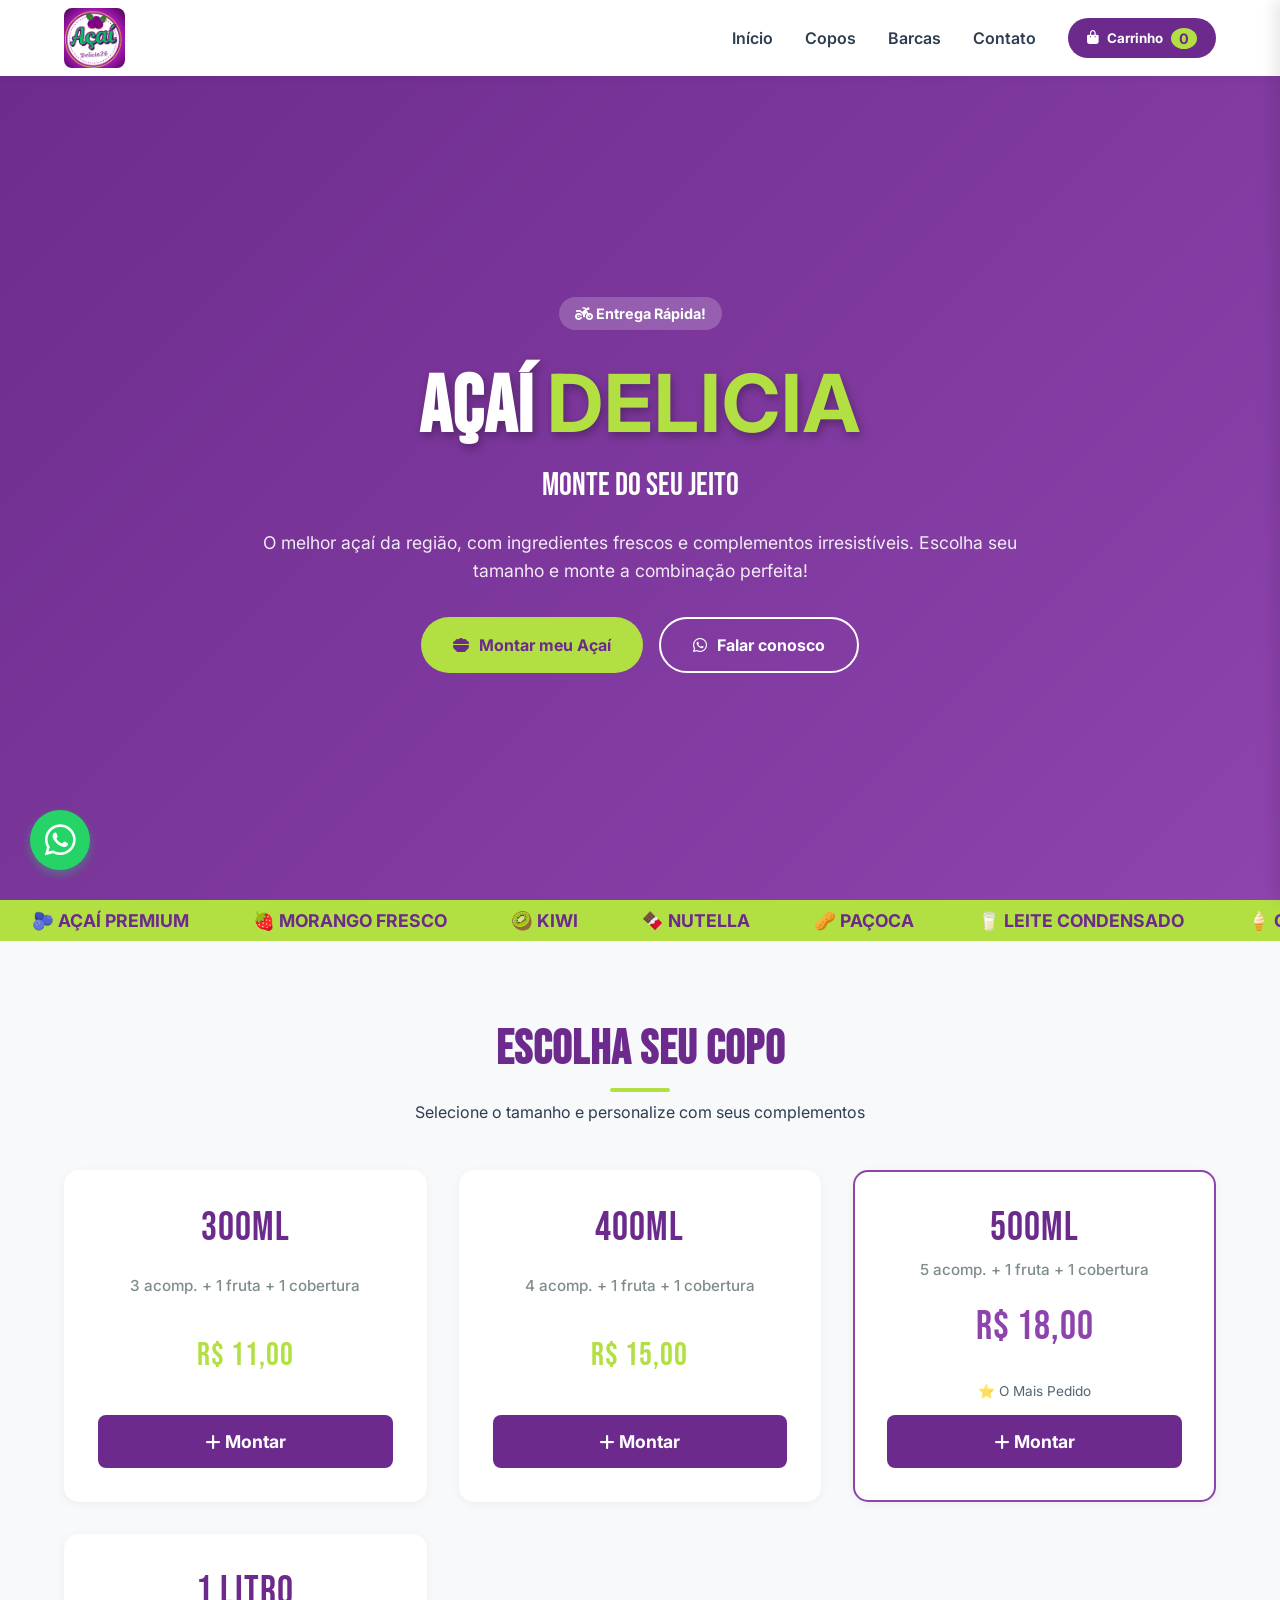
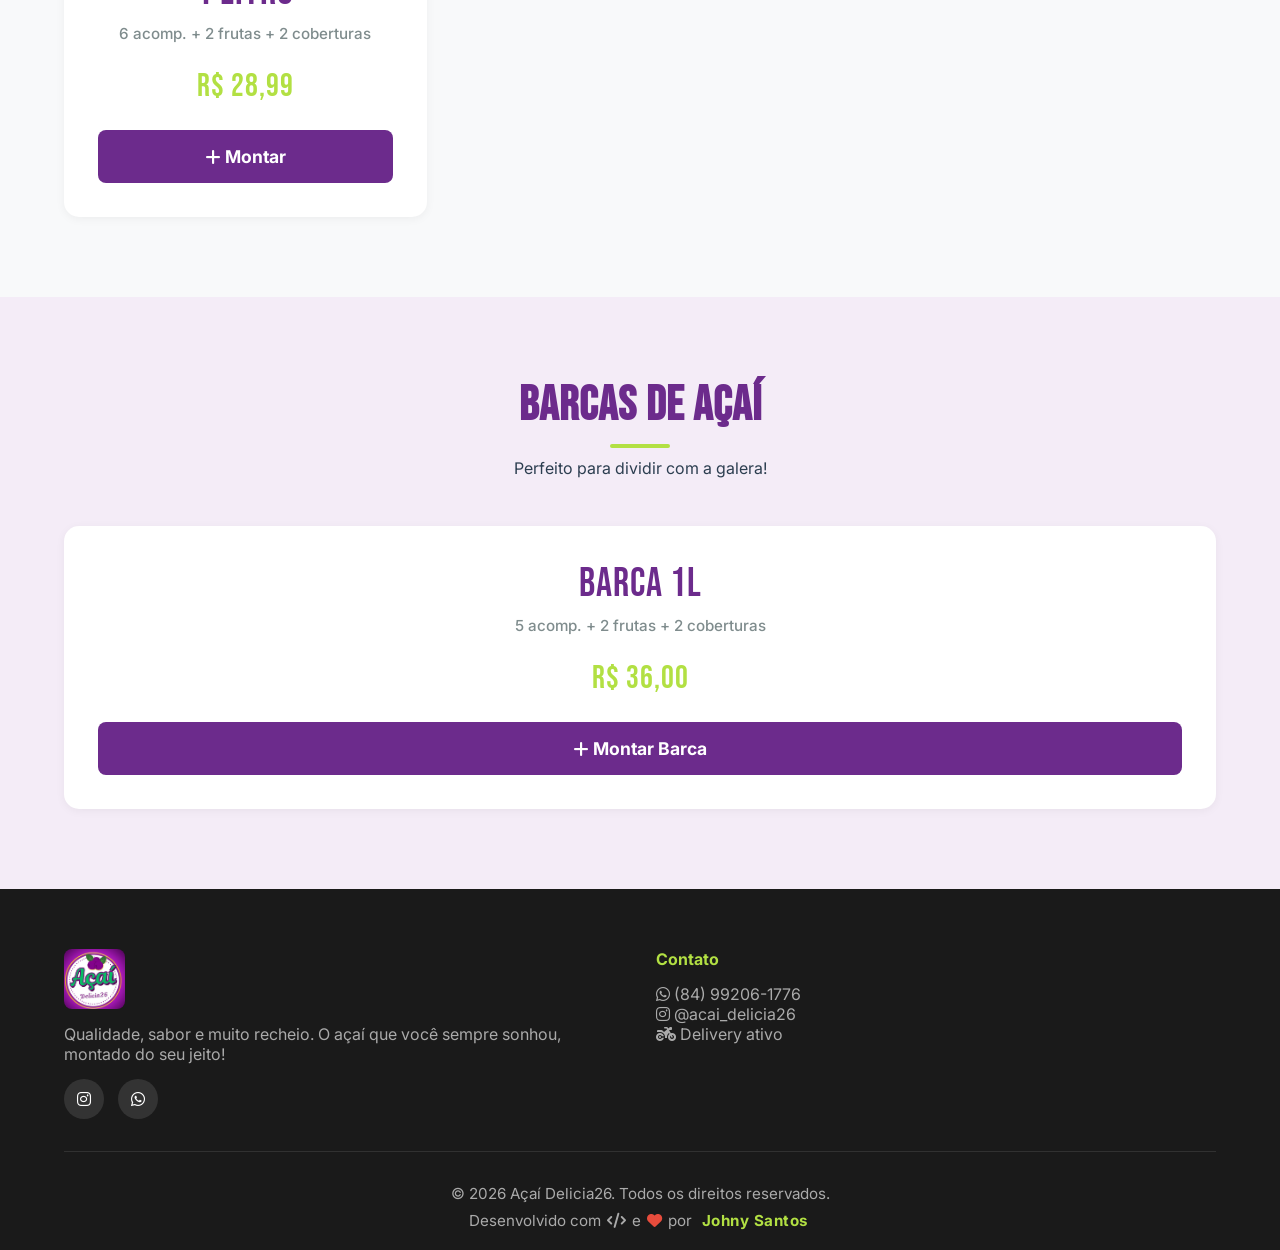
==== commit 9d490126: "feat: refatoração completa para Açaí Delicia26 com sistema de montagem de copos e extras pagos" ====
--- a/index.html
+++ b/index.html
@@ -4,33 +4,30 @@
     <head>
         <meta charset="UTF-8">
         <meta name="viewport" content="width=device-width, initial-scale=1.0, maximum-scale=5.0, user-scalable=yes">
-        <title>Edu Lanches - Lanchonete e Açaiteria</title>
-
-        <!-- Ícone da Aba do Navegador (Favicon - Emoji) -->
+        <title>Açaí Delicia - O Melhor Açaí da Região</title>
+
         <link rel="icon"
-            href="data:image/svg+xml,<svg xmlns=%22http://www.w3.org/2000/svg%22 viewBox=%220 0 100 100%22><text y=%22.9em%22 font-size=%2290%22>🍔</text></svg>">
-
-        <!-- Fontes e Ícones -->
+            href="data:image/svg+xml,<svg xmlns=%22http://www.w3.org/2000/svg%22 viewBox=%220 0 100 100%22><text y=%22.9em%22 font-size=%2290%22>🫐</text></svg>">
+
         <link rel="preconnect" href="https://fonts.googleapis.com">
         <link
             href="https://fonts.googleapis.com/css2?family=Bebas+Neue&family=Inter:wght@300;400;500;600;700;800;900&display=swap"
             rel="stylesheet">
         <link rel="stylesheet" href="https://cdnjs.cloudflare.com/ajax/libs/font-awesome/6.5.1/css/all.min.css">
 
-        <!-- Seu arquivo CSS -->
         <link rel="stylesheet" href="style.css">
     </head>
 
     <body>
 
-        <!-- NAVBAR -->
         <nav class="navbar" id="navbar">
-            <a href="#" class="logo"><i class="fas fa-hamburger"></i>EDU LANCHES</a>
+            <a href="#" class="logo">
+                <img src="logo-açai.jpeg" alt="Açaí Delicia26">
+            </a>
             <ul class="nav-links" id="navLinks">
                 <li><a href="#home">Início</a></li>
-                <li><a href="#cardapio">Cardápio</a></li>
-                <li><a href="#acai">Açaí</a></li>
-                <li><a href="#depoimentos">Depoimentos</a></li>
+                <li><a href="#cardapio">Copos</a></li>
+                <li><a href="#barcas">Barcas</a></li>
                 <li><a href="#contato">Contato</a></li>
                 <li>
                     <button class="cart-nav-btn" onclick="toggleCart()">
@@ -43,274 +40,257 @@
             <button class="mobile-menu-btn" onclick="toggleMenu()"><i class="fas fa-bars"></i></button>
         </nav>
 
-        <!-- HERO -->
         <section class="hero" id="home">
             <div class="hero-content">
-                <div class="hero-badge"><i class="fas fa-fire"></i> Trabalhamos com Delivery!</div>
-                <h1>EDU <span>LANCHES</span></h1>
-                <div class="hero-subtitle">Lanchonete e Açaiteria</div>
-                <p>O melhor cachorro quente, bauru artesanal, pastéis crocantes e açaí da região! Sabores que conquistam
-                    desde o primeiro pedido.</p>
+                <div class="hero-badge"><i class="fas fa-motorcycle"></i> Entrega Rápida!</div>
+                <h1>AÇAÍ <span>DELICIA</span></h1>
+                <div class="hero-subtitle">Monte do seu jeito</div>
+                <p>O melhor açaí da região, com ingredientes frescos e complementos irresistíveis. Escolha seu tamanho e
+                    monte a combinação perfeita!</p>
                 <div class="hero-buttons">
-                    <a href="#cardapio" class="btn btn-primary"><i class="fas fa-utensils"></i> Ver Cardápio</a>
-                    <a href="https://wa.me/5584996722829" class="btn btn-outline" target="_blank"><i
-                            class="fab fa-whatsapp"></i> Fazer Pedido</a>
+                    <a href="#cardapio" class="btn btn-primary"><i class="fas fa-bowl-food"></i> Montar meu Açaí</a>
+                    <a href="https://wa.me/5584992061776" class="btn btn-outline" target="_blank"><i
+                            class="fab fa-whatsapp"></i> Falar conosco</a>
                 </div>
             </div>
         </section>
 
-        <!-- MARQUEE -->
         <div class="marquee-container">
             <div class="marquee">
-                <span>🌭 CACHORRO QUENTE</span><span>🥪 BAURU ESPECIAL</span><span>🥟 PASTEL DA CASA</span><span>🍲 SOPA
-                    DE COSTELA</span><span>🍠 CUSCUZ RECHEADO</span><span>🫐 AÇAÍ PREMIUM</span><span>🥤
-                    REFRIGERANTES</span><span>🍟 BATATA FRITA</span>
-                <span>🌭 CACHORRO QUENTE</span><span>🥪 BAURU ESPECIAL</span><span>🥟 PASTEL DA CASA</span><span>🍲 SOPA
-                    DE COSTELA</span><span>🍠 CUSCUZ RECHEADO</span><span>🫐 AÇAÍ PREMIUM</span><span>🥤
-                    REFRIGERANTES</span><span>🍟 BATATA FRITA</span>
+                <span>🫐 AÇAÍ PREMIUM</span><span>🍓 MORANGO FRESCO</span><span>🥝 KIWI</span><span>🍫
+                    NUTELLA</span><span>🥜 PAÇOCA</span><span>🥛 LEITE CONDENSADO</span><span>🍦 CREME DE NINHO</span>
+                <span>🫐 AÇAÍ PREMIUM</span><span>🍓 MORANGO FRESCO</span><span>🥝 KIWI</span><span>🍫
+                    NUTELLA</span><span>🥜 PAÇOCA</span><span>🥛 LEITE CONDENSADO</span><span>🍦 CREME DE NINHO</span>
             </div>
         </div>
 
-        <!-- DESTAQUES -->
-        <section class="destaques">
-            <div class="destaques-grid reveal">
-                <div class="destaque-card" onclick="filterAndScroll('lanches')">
-                    <div class="destaque-icon">🌭</div>
-                    <h3>Cachorro Quente</h3>
-                    <p>Com carne de sol, frango e a moda antiga!</p>
-                </div>
-                <div class="destaque-card" onclick="filterAndScroll('lanches')">
-                    <div class="destaque-icon">🥪</div>
-                    <h3>Bauru Artesanal</h3>
-                    <p>O famoso bauru especial com queijo derretido</p>
-                </div>
-                <div class="destaque-card" onclick="filterAndScroll('pasteis')">
-                    <div class="destaque-icon">🥟</div>
-                    <h3>Pastel da Casa</h3>
-                    <p>Recheios variados e massa crocante</p>
-                </div>
-                <div class="destaque-card" onclick="filterAndScroll('acai')">
-                    <div class="destaque-icon">🫐</div>
-                    <h3>Açaí Premium</h3>
-                    <p>Até 6 opções de recheio no quilo!</p>
+        <section class="acai-section" id="cardapio">
+            <div class="section-header">
+                <h2>ESCOLHA SEU COPO</h2>
+                <div class="line"></div>
+                <p>Selecione o tamanho e personalize com seus complementos</p>
+            </div>
+
+            <div class="acai-grid">
+                <div class="acai-card" onclick="openAcaiModal('Copo 300ml', 11.00, 3, 1, 1)">
+                    <div class="size">300ml</div>
+                    <div class="opcoes">3 acomp. + 1 fruta + 1 cobertura</div>
+                    <div class="price">R$ 11,00</div>
+                    <button class="add-acai"><i class="fas fa-plus"></i> Montar</button>
+                </div>
+                <div class="acai-card" onclick="openAcaiModal('Copo 400ml', 15.00, 4, 1, 1)">
+                    <div class="size">400ml</div>
+                    <div class="opcoes">4 acomp. + 1 fruta + 1 cobertura</div>
+                    <div class="price">R$ 15,00</div>
+                    <button class="add-acai"><i class="fas fa-plus"></i> Montar</button>
+                </div>
+                <div class="acai-card" style="border-color: var(--roxo-destaque);"
+                    onclick="openAcaiModal('Copo 500ml', 18.00, 5, 1, 1)">
+                    <div class="size">500ml</div>
+                    <div class="opcoes">5 acomp. + 1 fruta + 1 cobertura</div>
+                    <div class="price" style="color: var(--roxo-destaque); font-size: 2.5rem;">R$ 18,00</div>
+                    <div style="margin-top: 0.5rem; font-size: 0.85rem; opacity: 0.8;">⭐ O Mais Pedido</div>
+                    <button class="add-acai" style="margin-top: 1rem;"><i class="fas fa-plus"></i> Montar</button>
+                </div>
+                <div class="acai-card" onclick="openAcaiModal('Copo 1 Litro', 28.99, 6, 2, 2)">
+                    <div class="size">1 Litro</div>
+                    <div class="opcoes">6 acomp. + 2 frutas + 2 coberturas</div>
+                    <div class="price">R$ 28,99</div>
+                    <button class="add-acai"><i class="fas fa-plus"></i> Montar</button>
                 </div>
             </div>
         </section>
 
-        <!-- CARDÁPIO -->
-        <section class="cardapio" id="cardapio">
-            <div class="section-header reveal">
-                <h2>NOSSO CARDÁPIO</h2>
+        <section class="acai-section" id="barcas" style="background-color: var(--fundo-secundario);">
+            <div class="section-header">
+                <h2>BARCAS DE AÇAÍ</h2>
                 <div class="line"></div>
-                <p>Delícias preparadas com carinho para você</p>
-            </div>
-
-            <div class="menu-tabs reveal">
-                <button class="tab-btn active" onclick="filterMenu('todos', this)">Todos</button>
-                <button class="tab-btn" onclick="filterMenu('lanches', this)">Lanches</button>
-                <button class="tab-btn" onclick="filterMenu('pasteis', this)">Pastéis</button>
-                <button class="tab-btn" onclick="filterMenu('tapiocas', this)">Tapiocas</button>
-                <button class="tab-btn" onclick="filterMenu('sopas', this)">Sopas e Cuscuz</button>
-                <button class="tab-btn" onclick="filterMenu('acompanhamentos', this)">Acompanhamentos</button>
-                <button class="tab-btn" onclick="filterMenu('bebidas', this)">Bebidas</button>
-            </div>
-
-            <div class="menu-grid" id="menuGrid"></div>
+                <p>Perfeito para dividir com a galera!</p>
+            </div>
+
+            <div class="acai-grid">
+                <div class="acai-card" onclick="openAcaiModal('Barca 1 Litro', 36.00, 5, 2, 2)">
+                    <div class="size">Barca 1L</div>
+                    <div class="opcoes">5 acomp. + 2 frutas + 2 coberturas</div>
+                    <div class="price">R$ 36,00</div>
+                    <button class="add-acai"><i class="fas fa-plus"></i> Montar Barca</button>
+                </div>
+            </div>
         </section>
 
-        <!-- AÇAÍ -->
-        <section class="acai-section" id="acai">
-            <div class="section-header reveal">
-                <h2>AÇAÍ PREMIUM</h2>
-                <div class="line"></div>
-                <p>O melhor açaí da região com recheios incríveis!</p>
-            </div>
-
-            <div class="acai-grid reveal">
-                <div class="acai-card" onclick="addAcaiToCart('Açaí 200ml', 8.00)">
-                    <div class="size">200ml</div>
-                    <div class="opcoes">3 opções de recheio</div>
-                    <div class="price">R$ 8,00</div>
-                    <button class="add-acai"><i class="fas fa-plus"></i> Adicionar</button>
-                </div>
-                <div class="acai-card" onclick="addAcaiToCart('Açaí 300ml', 10.00)">
-                    <div class="size">300ml</div>
-                    <div class="opcoes">4 opções de recheio</div>
-                    <div class="price">R$ 10,00</div>
-                    <button class="add-acai"><i class="fas fa-plus"></i> Adicionar</button>
-                </div>
-                <div class="acai-card" onclick="addAcaiToCart('Açaí 500ml', 15.00)">
-                    <div class="size">500ml</div>
-                    <div class="opcoes">6 opções de recheio</div>
-                    <div class="price">R$ 15,00</div>
-                    <button class="add-acai"><i class="fas fa-plus"></i> Adicionar</button>
-                </div>
-                <div class="acai-card" style="border-color: var(--amarelo);"
-                    onclick="addAcaiToCart('Açaí no Quilo', 39.90)">
-                    <div class="size">1 KG</div>
-                    <div class="opcoes">6 opções de recheio</div>
-                    <div class="price" style="color: var(--amarelo); font-size: 2.5rem;">R$ 39,90</div>
-                    <div style="margin-top: 0.5rem; font-size: 0.85rem; opacity: 0.8;">⭐ Melhor Custo-Benefício</div>
-                    <button class="add-acai" style="margin-top: 1rem;"><i class="fas fa-plus"></i> Adicionar</button>
-                </div>
-            </div>
-        </section>
-
-        <!-- DEPOIMENTOS -->
-        <section class="depoimentos" id="depoimentos">
-            <div class="section-header reveal">
-                <h2>O QUE DIZEM NOSSOS CLIENTES</h2>
-                <div class="line"></div>
-                <p>Experiências reais de quem já provou nossas delícias</p>
-            </div>
-
-            <div class="reviews-grid reveal">
-                <div class="review-card">
-                    <div class="stars">
-                        <i class="fas fa-star"></i><i class="fas fa-star"></i><i class="fas fa-star"></i><i
-                            class="fas fa-star"></i><i class="fas fa-star"></i>
-                    </div>
-                    <p class="review-text">"O cachorro quente do Edu é simplesmente o melhor da cidade! A carne de sol
-                        dá um sabor único. Já virou tradição todo final de semana!"</p>
-                    <div class="reviewer">
-                        <img src="https://images.unsplash.com/photo-1494790108377-be9c29b29330?w=100" alt="Cliente"
-                            class="reviewer-img">
-                        <div class="reviewer-info">
-                            <h5>Maria Silva</h5>
-                            <span>Cliente fiel desde 2020</span>
-                        </div>
-                    </div>
-                </div>
-
-                <div class="review-card">
-                    <div class="stars">
-                        <i class="fas fa-star"></i><i class="fas fa-star"></i><i class="fas fa-star"></i><i
-                            class="fas fa-star"></i><i class="fas fa-star"></i>
-                    </div>
-                    <p class="review-text">"O açaí de 1kg é sensacional! Muito recheio e o preço é ótimo. Minha família
-                        adora! O pastel da casa também é incrível, super recheado."</p>
-                    <div class="reviewer">
-                        <img src="https://images.unsplash.com/photo-1507003211169-0a1dd7228f2d?w=100" alt="Cliente"
-                            class="reviewer-img">
-                        <div class="reviewer-info">
-                            <h5>João Pedro</h5>
-                            <span>Cliente desde 2022</span>
-                        </div>
-                    </div>
-                </div>
-
-                <div class="review-card">
-                    <div class="stars">
-                        <i class="fas fa-star"></i><i class="fas fa-star"></i><i class="fas fa-star"></i><i
-                            class="fas fa-star"></i><i class="fas fa-star-half-alt"></i>
-                    </div>
-                    <p class="review-text">"A sopa de charque é perfeita para os dias frios! E o cuscuz recheado com
-                        café da manhã é uma combinação divina. Atendimento nota 10!"</p>
-                    <div class="reviewer">
-                        <img src="https://images.unsplash.com/photo-1438761681033-6461ffad8d80?w=100" alt="Cliente"
-                            class="reviewer-img">
-                        <div class="reviewer-info">
-                            <h5>Ana Beatriz</h5>
-                            <span>Cliente desde 2023</span>
-                        </div>
-                    </div>
-                </div>
-            </div>
-        </section>
-
-        <!-- FOOTER -->
+        <div class="acai-modal-overlay" id="acaiModal">
+            <div class="acai-modal-content">
+                <div class="modal-header">
+                    <h3 id="modalTitle">Montando Copo</h3>
+                    <button class="close-modal" onclick="closeAcaiModal()"><i class="fas fa-times"></i></button>
+                </div>
+                <div class="modal-body" id="modalBody">
+                </div>
+                <div class="modal-body" id="adicionaisBody"
+                    style="padding-top:0; border-top: 2px dashed #eee; margin-top: -10px;">
+                </div>
+                <div class="modal-footer">
+                    <div class="modal-price-total">Total Copo: <span id="modalPrice">R$ 0,00</span></div>
+                    <button class="btn btn-primary" onclick="addCustomAcaiToCart()">Adicionar ao Carrinho</button>
+                </div>
+            </div>
+        </div>
+
         <footer class="contato" id="contato">
             <div class="footer-grid">
                 <div class="footer-brand">
-                    <a href="#" class="logo"><i class="fas fa-hamburger"></i>EDU LANCHES</a>
-                    <p>A lanchonete que conquista corações através do sabor autêntico. Cachorro quente, bauru, pastéis,
-                        tapiocas, sopas, cuscuz e o melhor açaí da região!</p>
+                    <a href="#" class="logo">
+                        <img src="logo-açai.jpeg" alt="Açaí Delicia26">
+                    </a>
+                    <p>Qualidade, sabor e muito recheio. O açaí que você sempre sonhou, montado do seu jeito!</p>
                     <div class="social-links">
-                        <a href="https://instagram.com/edulanchesss" target="_blank"><i
+                        <a href="https://instagram.com/acai_delicia26" target="_blank"><i
                                 class="fab fa-instagram"></i></a>
-                        <!--<a href="#"><i class="fab fa-facebook-f"></i></a>
-                        <a href="#"><i class="fab fa-tiktok"></i></a>-->
-                        <a href="https://wa.me/5584996722829" target="_blank"><i class="fab fa-whatsapp"></i></a>
+                        <a href="https://wa.me/5584992061776" target="_blank"><i class="fab fa-whatsapp"></i></a>
                     </div>
                 </div>
 
                 <div class="footer-col">
-                    <h4>Cardápio</h4>
-                    <ul>
-                        <li><a href="#cardapio"><i class="fas fa-chevron-right"></i> Lanches</a></li>
-                        <li><a href="#cardapio"><i class="fas fa-chevron-right"></i> Pastéis</a></li>
-                        <li><a href="#cardapio"><i class="fas fa-chevron-right"></i> Tapiocas</a></li>
-                        <li><a href="#cardapio"><i class="fas fa-chevron-right"></i> Sopas e Cuscuz</a></li>
-                    </ul>
-                </div>
-
-                <div class="footer-col">
-                    <h4>Serviços</h4>
-                    <ul>
-                        <li><a href="#"><i class="fas fa-chevron-right"></i> Delivery</a></li>
-                        <li><a href="#"><i class="fas fa-chevron-right"></i> Retirada no Local</a></li>
-                        <li><a href="#"><i class="fas fa-chevron-right"></i> Eventos</a></li>
-                        <li><a href="#"><i class="fas fa-chevron-right"></i> Encomendas</a></li>
-                    </ul>
-                </div>
-
-                <div class="footer-col">
-                    <h4>Contato</h4>
+                    <h4 style="color: var(--verde-destaque); margin-bottom: 15px;">Contato</h4>
                     <div class="contact-info">
-                        <p><i class="fab fa-whatsapp"></i> (84) 99672-2829</p>
-                        <p><i class="fab fa-instagram"></i> @edulanchesss</p>
-                        <p><i class="fas fa-clock"></i> Todos os dias</p>
-                        <p><i class="fas fa-motorcycle"></i> Delivery disponível</p>
+                        <p style="color:#aaa;"><i class="fab fa-whatsapp"></i> (84) 99206-1776</p>
+                        <p style="color:#aaa;"><i class="fab fa-instagram"></i> @acai_delicia26</p>
+                        <p style="color:#aaa;"><i class="fas fa-motorcycle"></i> Delivery ativo</p>
                     </div>
                 </div>
             </div>
-
             <div class="footer-bottom">
-                <p>© 2026 Edu Lanches - Lanchonete e Açaiteria. Todos os direitos reservados. Feito com ❤️ e muito
-                    sabor.</p>
-                <p>Desenvolvido por <a href="https://wa.me/5584996970693" target="_blank" rel="noopener"
-                        style="color: #ffffff; text-decoration: none;">Johny Santos</a></p>
+                <p>&copy; 2026 Açaí Delicia26. Todos os direitos reservados.</p>
+                <p class="developer-credit">
+                    Desenvolvido com <i class="fas fa-code"></i> e <i class="fas fa-heart" style="color: #e74c3c;"></i>
+                    por
+                    <a href="https://github.com/johnysantos22" target="_blank" rel="noopener noreferrer"
+                        class="dev-link">
+                        Johny Santos
+                    </a>
+                </p>
             </div>
         </footer>
 
-        <!-- WHATSAPP FLOAT -->
-        <a href="https://wa.me/5584996722829" class="whatsapp-float" target="_blank">
+        <style>
+            .wa-flutuante {
+                position: fixed;
+                bottom: 30px;
+                left: 30px;
+                background: #25D366;
+                color: white;
+                width: 60px;
+                height: 60px;
+                border-radius: 50%;
+                display: flex;
+                justify-content: center;
+                align-items: center;
+                font-size: 2.2rem;
+                box-shadow: 0 4px 10px rgba(37, 211, 102, 0.4);
+                z-index: 1000;
+                text-decoration: none;
+                transition: all 0.3s ease;
+                animation: pulse-wa 2s infinite;
+            }
+
+            .wa-balao {
+                position: absolute;
+                left: 75px;
+                background: white;
+                color: #25D366;
+                padding: 8px 15px;
+                border-radius: 20px;
+                font-size: 1rem;
+                font-weight: bold;
+                white-space: nowrap;
+                opacity: 0;
+                visibility: hidden;
+                transform: translateX(-20px);
+                box-shadow: 0 4px 10px rgba(0, 0, 0, 0.1);
+                transition: all 0.3s ease;
+                pointer-events: none;
+            }
+
+            .wa-balao::before {
+                content: '';
+                position: absolute;
+                left: -6px;
+                top: 50%;
+                transform: translateY(-50%);
+                border-top: 6px solid transparent;
+                border-bottom: 6px solid transparent;
+                border-right: 6px solid white;
+            }
+
+            .wa-flutuante:hover {
+                transform: scale(1.05);
+                animation: none;
+            }
+
+            .wa-flutuante:hover .wa-balao {
+                opacity: 1;
+                visibility: visible;
+                transform: translateX(0);
+            }
+
+            @keyframes pulse-wa {
+                0% {
+                    box-shadow: 0 0 0 0 rgba(37, 211, 102, 0.7);
+                }
+
+                70% {
+                    box-shadow: 0 0 0 15px rgba(37, 211, 102, 0);
+                }
+
+                100% {
+                    box-shadow: 0 0 0 0 rgba(37, 211, 102, 0);
+                }
+            }
+
+            @media (max-width: 768px) {
+                .wa-flutuante {
+                    bottom: 100px;
+                }
+
+                .wa-balao {
+                    display: none;
+                }
+            }
+        </style>
+
+        <a href="https://wa.me/5584992061776" class="wa-flutuante" target="_blank">
             <i class="fab fa-whatsapp"></i>
-            <span class="whatsapp-tooltip">Peça pelo WhatsApp!</span>
+            <span class="wa-balao">Faça seu pedido!</span>
         </a>
 
-        <!-- BOTÃO FLUTUANTE DO CARRINHO (Aparece só com itens) -->
-        <button class="floating-cart-btn" id="floatingCartBtn" onclick="toggleCart()">
+        <button class="mobile-cart-float" id="mobileCartFloat" onclick="toggleCart()">
             <i class="fas fa-shopping-bag"></i>
-            <span class="floating-cart-badge" id="floatingCartBadge">0</span>
+            <span class="mobile-cart-badge" id="mobileCartBadge">0</span>
         </button>
 
-        <!-- CARRINHO SIDEBAR -->
         <div class="cart-overlay" id="cartOverlay" onclick="toggleCart()"></div>
         <div class="cart-sidebar" id="cartSidebar">
             <div class="cart-header">
                 <h3><i class="fas fa-shopping-bag"></i> SEU PEDIDO</h3>
-                <button class="close-cart" onclick="toggleCart()">
-                    <i class="fas fa-times"></i>
-                </button>
+                <button class="close-cart" onclick="toggleCart()"><i class="fas fa-times"></i></button>
             </div>
 
             <div class="cart-items" id="cartItems">
-                <div class="cart-empty">
-                    <i class="fas fa-shopping-basket"></i>
+                <div class="cart-empty" style="text-align:center; padding: 20px; color:#666;">
+                    <i class="fas fa-shopping-basket" style="font-size: 3rem; margin-bottom:10px; color:#ddd;"></i>
                     <p>Seu carrinho está vazio</p>
-                    <span style="font-size: 0.85rem; color: var(--laranja-claro);">Adicione itens deliciosos!</span>
-                </div>
-            </div>
-
-            <div class="delivery-section" style="display: none;">
-                <div class="delivery-title"><i class="fas fa-motorcycle"></i> Como deseja receber?</div>
+                </div>
+            </div>
+
+            <div class="delivery-section" style="display: none; padding: 20px;">
+                <div class="delivery-title" style="margin-bottom: 10px; font-weight: bold;"><i
+                        class="fas fa-motorcycle"></i> Como deseja receber?</div>
                 <div class="delivery-options">
                     <div class="delivery-option selected" onclick="selectDelivery('delivery', this)">
                         <i class="fas fa-motorcycle"></i>
                         <div class="delivery-info">
                             <strong>Delivery</strong>
-                            <span>Receba em casa</span>
+                            <span style="font-size: 0.8rem; color:#666;">Receba em casa</span>
                         </div>
                         <div class="delivery-price" id="deliveryPriceDisplay">R$ 5,00</div>
                     </div>
@@ -318,35 +298,28 @@
                         <i class="fas fa-store"></i>
                         <div class="delivery-info">
                             <strong>Retirar no Local</strong>
-                            <span>Busque seu pedido</span>
+                            <span style="font-size: 0.8rem; color:#666;">Busque seu pedido</span>
                         </div>
-                        <div class="delivery-price free">GRÁTIS</div>
+                        <div class="delivery-price free" style="color:var(--verde-destaque);">GRÁTIS</div>
                     </div>
-                    <div class="delivery-option" onclick="selectDelivery('dinein', this)">
-                        <i class="fas fa-utensils"></i>
-                        <div class="delivery-info">
-                            <strong>Comer no Local</strong>
-                            <span>Mesa reservada</span>
-                        </div>
-                        <div class="delivery-price free">GRÁTIS</div>
-                    </div>
-                </div>
-            </div>
-
-            <div class="cart-footer cart-totals" style="display: none;">
-                <div class="cart-totals">
-                    <div class="total-row">
-                        <span>Subtotal</span>
-                        <span id="subtotal">R$ 0,00</span>
-                    </div>
-                    <div class="total-row" id="deliveryRow">
-                        <span>Taxa de entrega</span>
-                        <span id="deliveryFee">R$ 5,00</span>
-                    </div>
-                    <div class="total-row final">
-                        <span>TOTAL</span>
-                        <span id="totalPrice">R$ 0,00</span>
-                    </div>
+                </div>
+            </div>
+
+            <div class="cart-totals"
+                style="display: none; padding: 20px; border-top: 1px solid #eee; background: #fafafa;">
+                <div class="total-row" style="display: flex; justify-content: space-between; margin-bottom: 10px;">
+                    <span>Subtotal</span>
+                    <span id="subtotal">R$ 0,00</span>
+                </div>
+                <div class="total-row" id="deliveryRow"
+                    style="display: flex; justify-content: space-between; margin-bottom: 10px;">
+                    <span>Taxa de entrega</span>
+                    <span id="deliveryFee">R$ 5,00</span>
+                </div>
+                <div class="total-row final"
+                    style="display: flex; justify-content: space-between; font-weight: bold; font-size: 1.2rem; color: var(--roxo-principal); margin-top: 10px; border-top: 2px solid #ddd; padding-top: 10px;">
+                    <span>TOTAL</span>
+                    <span id="totalPrice">R$ 0,00</span>
                 </div>
                 <button class="checkout-btn" id="checkoutBtn" onclick="checkout()" disabled>
                     <i class="fab fa-whatsapp"></i> Finalizar Pedido
@@ -354,13 +327,11 @@
             </div>
         </div>
 
-        <!-- TOAST -->
         <div class="toast" id="toast">
             <i class="fas fa-check-circle"></i>
-            <span id="toastMsg">Item adicionado!</span>
+            <span id="toastMsg">Açaí adicionado!</span>
         </div>
 
-        <!-- Seu arquivo JavaScript -->
         <script src="script.js"></script>
     </body>
 
--- a/style.css
+++ b/style.css
@@ -1,1935 +1,784 @@
 :root {
-    --vermelho: #C41E3A;
-    --vermelho-escuro: #8B0000;
-    --laranja: #FF8C00;
-    --laranja-claro: #FFB347;
-    --amarelo: #FFD700;
-    --marrom: #8B4513;
-    --marrom-escuro: #5C3317;
-    --creme: #FFF5E6;
-    --branco: #FFFFFF;
-    --preto: #1a1a1a;
-    --texto: #333;
-    --dark-bg: #0F0F1A;
-    --card-dark: #16213E;
+    --roxo-principal: #6c2b8c;
+    /* Roxo profundo da logo */
+    --roxo-destaque: #8E44AD;
+    --verde-destaque: #b2e043;
+    /* Verde lima da logo */
+    --fundo-principal: #F8F9FA;
+    --fundo-secundario: #F4ECF7;
+    --texto-escuro: #2C3E50;
+    --texto-claro: #FFFFFF;
+    --sombra: 0 8px 20px rgba(108, 43, 140, 0.2);
+    --sombra-leve: 0 2px 10px rgba(0, 0, 0, 0.05);
+    --borda-raio: 15px;
+    --transicao: all 0.3s ease;
 }
 
 * {
     margin: 0;
     padding: 0;
     box-sizing: border-box;
-    -webkit-tap-highlight-color: transparent;
-    outline: none;
-    -webkit-user-select: none;
-    /* Evita que toques rápidos selecionem as coisas */
-    user-select: none;
-}
-
-/* Mas precisamos permitir que o usuário digite/selecione textos em campos de formulário, caso você adicione no futuro: */
-input,
-textarea {
-    -webkit-user-select: auto;
-    user-select: auto;
+    font-family: 'Inter', sans-serif;
+}
+
+html {
+    scroll-behavior: smooth;
 }
 
 body {
-    font-family: 'Inter', sans-serif;
-    color: var(--texto);
-    background: var(--creme);
+    background-color: var(--fundo-principal);
+    color: var(--texto-escuro);
     overflow-x: hidden;
 }
 
+h1,
+h2,
+h3,
+.price,
+.size {
+    font-family: 'Bebas Neue', sans-serif;
+    letter-spacing: 1px;
+}
+
+/* NAVBAR E LOGO */
 .navbar {
     position: fixed;
     top: 0;
     width: 100%;
-    padding: 0.8rem 5%;
+    background: var(--texto-claro);
+    padding: 0.5rem 5%;
     display: flex;
     justify-content: space-between;
     align-items: center;
+    box-shadow: var(--sombra-leve);
     z-index: 1000;
-    transition: all 0.3s ease;
-    background: linear-gradient(to bottom, rgba(196, 30, 58, 0.95), rgba(139, 0, 0, 0.9));
-    backdrop-filter: blur(10px);
-}
-
-.navbar.scrolled {
-    padding: 0.6rem 5%;
-    box-shadow: 0 4px 20px rgba(0, 0, 0, 0.3);
 }
 
 .logo {
-    font-family: 'Bebas Neue', sans-serif;
-    font-size: 1.8rem;
-    color: var(--amarelo);
+    display: flex;
+    align-items: center;
+    height: 60px;
     text-decoration: none;
-    letter-spacing: 2px;
-    display: flex;
-    align-items: center;
-    gap: 0.5rem;
-    text-shadow: 2px 2px 4px rgba(0, 0, 0, 0.3);
-}
-
-.logo i {
-    color: var(--laranja);
-    font-size: 1.4rem;
+}
+
+.logo img {
+    height: 100%;
+    width: auto;
+    object-fit: contain;
+    border-radius: 8px;
 }
 
 .nav-links {
     display: flex;
-    gap: 1.8rem;
     list-style: none;
+    gap: 2rem;
     align-items: center;
 }
 
 .nav-links a {
-    color: var(--branco);
     text-decoration: none;
+    color: var(--texto-escuro);
     font-weight: 600;
+    transition: var(--transicao);
+}
+
+.nav-links a:hover {
+    color: var(--roxo-destaque);
+}
+
+.cart-nav-btn {
+    background: var(--roxo-principal);
+    color: var(--texto-claro);
+    border: none;
+    padding: 0.6rem 1.2rem;
+    border-radius: 30px;
+    font-weight: bold;
+    cursor: pointer;
+    display: flex;
+    align-items: center;
+    gap: 8px;
+    transition: var(--transicao);
+}
+
+.cart-nav-btn:hover {
+    background: var(--verde-destaque);
+    color: var(--roxo-principal);
+}
+
+.cart-badge {
+    background: var(--verde-destaque);
+    color: var(--roxo-principal);
+    padding: 2px 8px;
+    border-radius: 50%;
     font-size: 0.9rem;
-    transition: all 0.3s;
-    position: relative;
-    text-transform: uppercase;
-    letter-spacing: 1px;
-}
-
-.nav-links a::after {
-    content: '';
-    position: absolute;
-    bottom: -5px;
-    left: 0;
-    width: 0;
-    height: 2px;
-    background: var(--laranja);
-    transition: width 0.3s;
-}
-
-.nav-links a:hover::after {
-    width: 100%;
-}
-
-.nav-links a:hover {
-    color: var(--laranja);
-}
-
-.cart-nav-btn {
-    background: linear-gradient(135deg, var(--laranja), var(--amarelo));
-    border: none;
-    padding: 0.7rem 1.5rem;
-    border-radius: 50px;
-    color: var(--preto);
-    font-family: 'Inter', sans-serif;
-    font-weight: 700;
-    cursor: pointer;
-    display: flex;
-    align-items: center;
-    gap: 0.5rem;
-    transition: all 0.3s ease;
-    position: relative;
-    font-size: 0.85rem;
-}
-
-.cart-nav-btn:hover {
-    transform: translateY(-2px);
-    box-shadow: 0 5px 20px rgba(255, 140, 0, 0.4);
-}
-
-.cart-badge {
-    position: absolute;
-    top: -8px;
-    right: -8px;
-    background: var(--vermelho);
-    color: white;
-    width: 22px;
-    height: 22px;
-    border-radius: 50%;
-    display: flex;
-    align-items: center;
-    justify-content: center;
-    font-size: 0.7rem;
-    font-weight: 800;
-    animation: pulse-badge 2s infinite;
-}
-
-@keyframes pulse-badge {
-
-    0%,
-    100% {
-        transform: scale(1);
-    }
-
-    50% {
-        transform: scale(1.15);
-    }
 }
 
 .mobile-menu-btn {
     display: none;
     background: none;
     border: none;
-    color: var(--branco);
     font-size: 1.5rem;
-    cursor: pointer;
-}
-
+    color: var(--roxo-principal);
+    cursor: pointer;
+}
+
+/* HERO E BOTOES */
 .hero {
     min-height: 100vh;
-    background: linear-gradient(135deg, rgba(196, 30, 58, 0.92), rgba(139, 0, 0, 0.88)), url('https://images.unsplash.com/photo-1550547660-d9450f859349?w=1920') center/cover;
-    display: flex;
-    align-items: center;
+    padding: 120px 5% 50px;
+    background: linear-gradient(135deg, var(--roxo-principal) 0%, var(--roxo-destaque) 100%);
+    color: var(--texto-claro);
+    display: flex;
+    align-items: center;
+    text-align: center;
     justify-content: center;
-    text-align: center;
-    position: relative;
-    overflow: hidden;
-    padding-top: 80px;
-}
-
-.hero::before {
-    content: '';
-    position: absolute;
-    bottom: 0;
-    left: 0;
-    right: 0;
-    height: 150px;
-    background: linear-gradient(to top, var(--creme), transparent);
 }
 
 .hero-content {
-    position: relative;
-    z-index: 2;
     max-width: 800px;
-    padding: 0 2rem;
-    animation: fadeInUp 1s ease;
 }
 
 .hero-badge {
-    display: inline-flex;
-    align-items: center;
-    gap: 0.5rem;
-    background: var(--laranja);
-    color: var(--preto);
-    padding: 0.6rem 1.5rem;
-    border-radius: 50px;
-    font-weight: 700;
+    background: rgba(255, 255, 255, 0.2);
+    display: inline-block;
+    padding: 8px 16px;
+    border-radius: 20px;
     font-size: 0.9rem;
+    font-weight: bold;
     margin-bottom: 1.5rem;
-    animation: bounce 2s infinite;
-    box-shadow: 0 4px 15px rgba(255, 140, 0, 0.4);
 }
 
 .hero h1 {
+    font-size: 5rem;
+    margin-bottom: 10px;
+    text-shadow: 2px 4px 10px rgba(0, 0, 0, 0.3);
+}
+
+.hero h1 span {
+    color: var(--verde-destaque);
+}
+
+.hero-subtitle {
+    font-size: 2rem;
     font-family: 'Bebas Neue', sans-serif;
-    font-size: clamp(3.5rem, 10vw, 7rem);
-    color: var(--branco);
-    line-height: 1;
-    margin-bottom: 0.5rem;
-    letter-spacing: 4px;
-    text-shadow: 3px 3px 6px rgba(0, 0, 0, 0.4);
-}
-
-.hero h1 span {
-    color: var(--amarelo);
-    display: block;
-}
-
-.hero-subtitle {
-    font-family: 'Bebas Neue', sans-serif;
-    font-size: clamp(1.2rem, 3vw, 1.8rem);
-    color: var(--laranja-claro);
-    letter-spacing: 6px;
     margin-bottom: 1.5rem;
-    text-transform: uppercase;
 }
 
 .hero p {
-    font-size: 1.15rem;
-    color: rgba(255, 255, 255, 0.9);
+    font-size: 1.1rem;
+    line-height: 1.6;
     margin-bottom: 2rem;
-    max-width: 600px;
-    margin-left: auto;
-    margin-right: auto;
-    line-height: 1.7;
+    opacity: 0.9;
 }
 
 .hero-buttons {
     display: flex;
     gap: 1rem;
     justify-content: center;
-    flex-wrap: wrap;
 }
 
 .btn {
-    padding: 1rem 2.5rem;
-    border-radius: 50px;
-    font-weight: 700;
-    font-size: 1rem;
-    cursor: pointer;
-    transition: all 0.3s ease;
+    padding: 1rem 2rem;
+    border-radius: 30px;
     text-decoration: none;
-    display: inline-flex;
-    align-items: center;
-    gap: 0.6rem;
+    font-weight: bold;
+    display: flex;
+    align-items: center;
+    gap: 10px;
+    cursor: pointer;
     border: none;
-    text-transform: uppercase;
-    letter-spacing: 1px;
+    transition: var(--transicao);
 }
 
 .btn-primary {
-    background: var(--laranja);
-    color: var(--preto);
-    box-shadow: 0 4px 20px rgba(255, 140, 0, 0.4);
-}
-
-.btn-primary:hover {
-    background: var(--amarelo);
-    transform: translateY(-3px);
-    box-shadow: 0 8px 30px rgba(255, 140, 0, 0.6);
+    background: var(--verde-destaque);
+    color: var(--roxo-principal);
 }
 
 .btn-outline {
     background: transparent;
-    color: var(--branco);
-    border: 2px solid var(--laranja);
-}
-
-.btn-outline:hover {
-    background: var(--laranja);
-    color: var(--preto);
-    transform: translateY(-3px);
-}
-
+    color: var(--texto-claro);
+    border: 2px solid var(--texto-claro);
+}
+
+/* MARQUEE */
 .marquee-container {
-    background: var(--vermelho-escuro);
-    padding: 1rem 0;
+    background: var(--verde-destaque);
+    color: var(--roxo-principal);
+    padding: 10px 0;
     overflow: hidden;
     white-space: nowrap;
-    border-top: 3px solid var(--laranja);
-    border-bottom: 3px solid var(--laranja);
+    display: flex;
 }
 
 .marquee {
-    display: inline-block;
-    animation: marquee 25s linear infinite;
+    display: flex;
+    animation: scrollText 20s linear infinite;
 }
 
 .marquee span {
-    color: var(--amarelo);
-    font-family: 'Bebas Neue', sans-serif;
-    font-size: 1.4rem;
-    letter-spacing: 3px;
-    padding: 0 2.5rem;
-}
-
-.marquee span:nth-child(even) {
-    color: var(--laranja-claro);
-}
-
-section {
-    padding: 5rem 5%;
+    font-weight: bold;
+    font-size: 1.1rem;
+    margin: 0 2rem;
+}
+
+@keyframes scrollText {
+    0% {
+        transform: translateX(0);
+    }
+
+    100% {
+        transform: translateX(-50%);
+    }
+}
+
+/* CARDAPIO */
+.acai-section {
+    padding: 80px 5%;
 }
 
 .section-header {
     text-align: center;
-    margin-bottom: 3.5rem;
+    margin-bottom: 3rem;
 }
 
 .section-header h2 {
-    font-family: 'Bebas Neue', sans-serif;
-    font-size: clamp(2.2rem, 5vw, 3.5rem);
-    color: var(--vermelho-escuro);
+    font-size: 3rem;
+    color: var(--roxo-principal);
+}
+
+.line {
+    width: 60px;
+    height: 4px;
+    background: var(--verde-destaque);
+    margin: 10px auto;
+    border-radius: 2px;
+}
+
+.acai-grid {
+    display: grid;
+    grid-template-columns: repeat(auto-fit, minmax(280px, 1fr));
+    gap: 2rem;
+    max-width: 1200px;
+    margin: 0 auto;
+}
+
+.acai-card {
+    background: var(--texto-claro);
+    border-radius: var(--borda-raio);
+    padding: 2rem;
+    text-align: center;
+    box-shadow: var(--sombra-leve);
+    border: 2px solid transparent;
+    transition: var(--transicao);
+    cursor: pointer;
+    display: flex;
+    flex-direction: column;
+    justify-content: space-between;
+}
+
+.acai-card:hover {
+    transform: translateY(-10px);
+    box-shadow: var(--sombra);
+    border-color: var(--roxo-destaque);
+}
+
+.acai-card .size {
+    font-size: 2.5rem;
+    color: var(--roxo-principal);
     margin-bottom: 0.5rem;
-    letter-spacing: 3px;
-}
-
-.section-header p {
-    color: var(--texto);
+}
+
+.acai-card .opcoes {
+    color: #7f8c8d;
+    font-size: 0.95rem;
+    margin-bottom: 1.5rem;
+    font-weight: 500;
+}
+
+.acai-card .price {
+    font-size: 2rem;
+    color: var(--verde-destaque);
+    margin-bottom: 1.5rem;
+}
+
+.add-acai {
+    background: var(--roxo-principal);
+    color: var(--texto-claro);
+    border: none;
+    padding: 1rem;
+    width: 100%;
+    border-radius: 8px;
+    font-weight: bold;
     font-size: 1.1rem;
-    max-width: 600px;
-    margin: 0 auto;
-    opacity: 0.8;
-}
-
-.section-header .line {
-    width: 80px;
-    height: 4px;
-    background: var(--laranja);
-    margin: 1rem auto;
-    border-radius: 2px;
-}
-
-.destaques {
-    background: var(--branco);
-    padding: 3rem 5%;
-}
-
-.destaques-grid {
+    cursor: pointer;
+    transition: var(--transicao);
+}
+
+.acai-card:hover .add-acai {
+    background: var(--roxo-destaque);
+}
+
+/* MODAL E ADICIONAIS */
+.acai-modal-overlay {
+    position: fixed;
+    top: 0;
+    left: 0;
+    width: 100%;
+    height: 100%;
+    background: rgba(0, 0, 0, 0.7);
+    display: flex;
+    justify-content: center;
+    align-items: center;
+    z-index: 2000;
+    opacity: 0;
+    pointer-events: none;
+    transition: var(--transicao);
+}
+
+.acai-modal-overlay.active {
+    opacity: 1;
+    pointer-events: auto;
+}
+
+.acai-modal-content {
+    background: var(--texto-claro);
+    width: 100%;
+    max-width: 500px;
+    max-height: 85vh;
+    border-radius: var(--borda-raio);
+    display: flex;
+    flex-direction: column;
+    transform: scale(0.9);
+    transition: var(--transicao);
+}
+
+.acai-modal-overlay.active .acai-modal-content {
+    transform: scale(1);
+}
+
+.modal-header {
+    padding: 1.5rem;
+    display: flex;
+    justify-content: space-between;
+    align-items: center;
+    background: var(--roxo-principal);
+    color: var(--texto-claro);
+    border-radius: var(--borda-raio) var(--borda-raio) 0 0;
+}
+
+.close-modal {
+    background: none;
+    border: none;
+    color: var(--texto-claro);
+    font-size: 1.5rem;
+    cursor: pointer;
+}
+
+.modal-body {
+    padding: 1.5rem;
+    overflow-y: auto;
+    flex: 1;
+}
+
+.option-group {
+    margin-bottom: 1.5rem;
+}
+
+.option-group h4 {
+    color: var(--roxo-principal);
+    margin-bottom: 1rem;
+    display: flex;
+    justify-content: space-between;
+    border-bottom: 2px solid var(--fundo-secundario);
+    padding-bottom: 5px;
+}
+
+.option-limit {
+    font-size: 0.85rem;
+    color: #e74c3c;
+    font-weight: 600;
+}
+
+.checkbox-label {
+    display: flex;
+    align-items: center;
+    padding: 0.8rem;
+    border: 1px solid #eee;
+    border-radius: 8px;
+    margin-bottom: 0.5rem;
+    cursor: pointer;
+    background: #fafafa;
+    transition: var(--transicao);
+}
+
+.checkbox-label:hover {
+    border-color: var(--roxo-destaque);
+}
+
+.checkbox-label input {
+    margin-right: 15px;
+    width: 20px;
+    height: 20px;
+    accent-color: var(--roxo-principal);
+}
+
+.checkbox-label input:disabled+span {
+    color: #bdc3c7;
+    text-decoration: line-through;
+}
+
+/* Estilo para os Adicionais Pagos */
+.adicional-label {
+    border-color: var(--verde-destaque);
+    background-color: rgba(178, 224, 67, 0.1);
+}
+
+.adicional-label input {
+    accent-color: var(--verde-destaque);
+}
+
+.adicional-preco {
+    margin-left: auto;
+    font-weight: bold;
+    color: var(--verde-destaque);
+}
+
+.modal-footer {
+    padding: 1.5rem;
+    display: flex;
+    justify-content: space-between;
+    align-items: center;
+    background: var(--fundo-principal);
+    border-radius: 0 0 var(--borda-raio) var(--borda-raio);
+    border-top: 1px solid #eee;
+}
+
+.modal-price-total {
+    font-weight: bold;
+}
+
+.modal-price-total span {
+    color: var(--verde-destaque);
+    font-size: 1.5rem;
+}
+
+/* CARRINHO LATERAL */
+.cart-overlay {
+    position: fixed;
+    top: 0;
+    left: 0;
+    width: 100%;
+    height: 100%;
+    background: rgba(0, 0, 0, 0.5);
+    z-index: 1500;
+    opacity: 0;
+    pointer-events: none;
+    transition: var(--transicao);
+}
+
+.cart-overlay.active {
+    opacity: 1;
+    pointer-events: auto;
+}
+
+.cart-sidebar {
+    position: fixed;
+    top: 0;
+    right: -400px;
+    width: 100%;
+    max-width: 400px;
+    height: 100vh;
+    background: var(--texto-claro);
+    z-index: 2000;
+    display: flex;
+    flex-direction: column;
+    box-shadow: -5px 0 15px rgba(0, 0, 0, 0.1);
+    transition: right 0.3s ease;
+}
+
+.cart-sidebar.active {
+    right: 0;
+}
+
+.cart-header {
+    padding: 1.5rem;
+    background: var(--roxo-principal);
+    color: var(--texto-claro);
+    display: flex;
+    justify-content: space-between;
+    align-items: center;
+}
+
+.close-cart {
+    background: none;
+    border: none;
+    color: var(--texto-claro);
+    font-size: 1.5rem;
+    cursor: pointer;
+}
+
+.cart-items {
+    flex: 1;
+    padding: 1.5rem;
+    overflow-y: auto;
+}
+
+.delivery-options {
+    display: flex;
+    flex-direction: column;
+    gap: 10px;
+    margin-top: 10px;
+}
+
+.delivery-option {
+    display: flex;
+    align-items: center;
+    gap: 15px;
+    padding: 15px;
+    border: 1px solid #ddd;
+    border-radius: 8px;
+    cursor: pointer;
+    transition: 0.3s;
+    background: #fff;
+}
+
+.delivery-option.selected {
+    border-color: var(--roxo-principal);
+    background: var(--fundo-secundario);
+    box-shadow: 0 0 0 1px var(--roxo-principal);
+}
+
+.delivery-info {
+    flex: 1;
+    display: flex;
+    flex-direction: column;
+}
+
+.delivery-price {
+    font-weight: bold;
+}
+
+.checkout-btn {
+    width: 100%;
+    background: var(--verde-destaque);
+    color: var(--roxo-principal);
+    border: none;
+    padding: 1.2rem;
+    border-radius: 8px;
+    font-size: 1.2rem;
+    font-weight: bold;
+    cursor: pointer;
+    display: flex;
+    justify-content: center;
+    align-items: center;
+    gap: 10px;
+    margin-top: 10px;
+    transition: var(--transicao);
+}
+
+/* FOOTER */
+.contato {
+    background: #1a1a1a;
+    color: var(--texto-claro);
+    padding: 60px 5% 20px;
+}
+
+.footer-grid {
     display: grid;
     grid-template-columns: repeat(auto-fit, minmax(250px, 1fr));
     gap: 2rem;
-    max-width: 1200px;
-    margin: 0 auto;
-}
-
-.destaque-card {
-    background: linear-gradient(135deg, var(--vermelho), var(--vermelho-escuro));
-    border-radius: 20px;
-    padding: 2rem;
-    text-align: center;
-    color: var(--branco);
-    transition: all 0.3s ease;
-    border: 3px solid var(--laranja);
-    position: relative;
-    overflow: hidden;
-    cursor: pointer;
-}
-
-.destaque-card::before {
-    content: '';
-    position: absolute;
-    top: -50%;
-    left: -50%;
-    width: 200%;
-    height: 200%;
-    background: radial-gradient(circle, rgba(255, 140, 0, 0.1) 0%, transparent 70%);
-    animation: pulse 3s ease-in-out infinite;
-}
-
-.destaque-card:hover {
-    transform: translateY(-8px);
-    box-shadow: 0 15px 40px rgba(196, 30, 58, 0.3);
-}
-
-.destaque-icon {
-    font-size: 2.5rem;
-    margin-bottom: 1rem;
-    position: relative;
-    z-index: 1;
-}
-
-.destaque-card h3 {
-    font-family: 'Bebas Neue', sans-serif;
-    font-size: 1.5rem;
-    letter-spacing: 2px;
-    margin-bottom: 0.5rem;
-    position: relative;
-    z-index: 1;
-}
-
-.destaque-card p {
-    font-size: 0.9rem;
-    opacity: 0.9;
-    position: relative;
-    z-index: 1;
-}
-
-.cardapio {
-    background: var(--creme);
-}
-
-.menu-tabs {
-    display: flex;
+    margin-bottom: 2rem;
+}
+
+.footer-brand p {
+    color: #aaa;
+    margin: 15px 0;
+}
+
+.social-links a {
+    display: inline-flex;
+    align-items: center;
     justify-content: center;
-    gap: 1rem;
-    margin-bottom: 3rem;
-    flex-wrap: wrap;
-}
-
-.tab-btn {
-    padding: 0.8rem 2rem;
-    border: 3px solid var(--vermelho);
-    background: var(--branco);
-    color: var(--vermelho);
-    border-radius: 50px;
-    font-weight: 700;
-    cursor: pointer;
-    transition: all 0.3s;
-    font-family: 'Inter', sans-serif;
-    text-transform: uppercase;
-    letter-spacing: 1px;
-    font-size: 0.85rem;
-}
-
-.tab-btn.active,
-.tab-btn:hover {
-    background: var(--vermelho);
-    color: var(--branco);
-    box-shadow: 0 4px 15px rgba(196, 30, 58, 0.3);
-}
-
-.menu-grid {
-    display: grid;
-    grid-template-columns: repeat(auto-fit, minmax(320px, 1fr));
-    gap: 1.5rem;
-    max-width: 1200px;
-    margin: 0 auto;
-}
-
-.menu-item {
-    background: var(--branco);
-    border-radius: 16px;
-    overflow: hidden;
-    box-shadow: 0 4px 15px rgba(0, 0, 0, 0.08);
-    transition: all 0.3s ease;
-    border: 2px solid transparent;
-    position: relative;
-}
-
-.menu-item:hover {
-    transform: translateY(-8px);
-    box-shadow: 0 15px 35px rgba(0, 0, 0, 0.15);
-    border-color: var(--laranja);
-}
-
-.menu-item-img {
-    height: 220px;
-    overflow: hidden;
-    position: relative;
-    background: linear-gradient(135deg, #2a2a4a, #1a1a2e);
-    display: flex;
-    align-items: center;
-    justify-content: center;
-}
-
-.menu-item-img img {
-    width: 100%;
-    height: 100%;
-    object-fit: cover;
-    transition: transform 0.5s;
-}
-
-.menu-item:hover .menu-item-img img {
-    transform: scale(1.1);
-}
-
-.menu-badge {
-    position: absolute;
-    top: 1rem;
-    right: 1rem;
-    background: var(--laranja);
-    color: var(--preto);
-    padding: 0.3rem 0.8rem;
-    border-radius: 20px;
-    font-size: 0.75rem;
-    font-weight: 700;
-    text-transform: uppercase;
-    letter-spacing: 1px;
-    z-index: 2;
-}
-
-.menu-badge.destaque {
-    background: var(--amarelo);
-}
-
-.menu-item-content {
-    padding: 1.5rem;
-}
-
-.menu-item-header {
-    display: flex;
-    justify-content: space-between;
-    align-items: start;
-    margin-bottom: 0.8rem;
-    gap: 1rem;
-}
-
-.menu-item-header h4 {
-    font-family: 'Bebas Neue', sans-serif;
-    font-size: 1.3rem;
-    color: var(--vermelho-escuro);
-    letter-spacing: 1px;
-    line-height: 1.2;
-}
-
-.price {
-    color: var(--vermelho);
-    font-weight: 800;
-    font-size: 1.4rem;
-    white-space: nowrap;
-}
-
-.menu-desc {
-    color: var(--texto);
-    font-size: 0.85rem;
-    line-height: 1.6;
-    margin-bottom: 1rem;
-    opacity: 0.8;
-}
-
-.add-to-cart {
-    width: 100%;
-    padding: 0.9rem;
-    background: var(--vermelho);
-    color: var(--branco);
-    border: none;
-    border-radius: 12px;
-    font-weight: 700;
-    cursor: pointer;
-    transition: all 0.3s;
-    display: flex;
-    align-items: center;
-    justify-content: center;
-    gap: 0.5rem;
-    text-transform: uppercase;
-    letter-spacing: 1px;
-    font-size: 0.85rem;
-}
-
-.add-to-cart:hover {
-    background: var(--vermelho-escuro);
-    transform: scale(1.02);
-}
-
-.add-to-cart.added {
-    background: #2A9D8F;
-}
-
-.acai-section {
-    background: linear-gradient(135deg, var(--vermelho-escuro), var(--vermelho));
-    color: var(--branco);
-    position: relative;
-    overflow: hidden;
-}
-
-.acai-section::before {
-    content: '';
-    position: absolute;
-    top: 0;
-    left: 0;
-    right: 0;
-    bottom: 0;
-    background: url('https://images.unsplash.com/photo-1615485925600-97237c4fc1ec?w=800') center/cover;
-    opacity: 0.15;
-}
-
-.acai-section .section-header h2,
-.acai-section .section-header p {
-    color: var(--branco);
-    position: relative;
-    z-index: 1;
-}
-
-.acai-section .section-header .line {
-    background: var(--laranja);
-}
-
-.acai-grid {
-    display: grid;
-    grid-template-columns: repeat(auto-fit, minmax(250px, 1fr));
-    gap: 2rem;
-    max-width: 1000px;
-    margin: 0 auto;
-    position: relative;
-    z-index: 1;
-}
-
-.acai-card {
-    background: rgba(255, 255, 255, 0.15);
-    backdrop-filter: blur(10px);
-    border-radius: 20px;
-    padding: 2rem;
-    text-align: center;
-    border: 2px solid var(--laranja);
-    transition: all 0.3s;
-    cursor: pointer;
-}
-
-.acai-card:hover {
-    transform: translateY(-8px);
-    background: rgba(255, 255, 255, 0.25);
-}
-
-.acai-card .size {
-    font-family: 'Bebas Neue', sans-serif;
-    font-size: 2.5rem;
-    color: var(--amarelo);
-    margin-bottom: 0.5rem;
-}
-
-.acai-card .opcoes {
-    font-size: 0.9rem;
-    opacity: 0.9;
-    margin-bottom: 1rem;
-}
-
-.acai-card .price {
-    color: var(--amarelo);
-    font-size: 2rem;
-    font-weight: 800;
-}
-
-.acai-card .add-acai {
-    margin-top: 1rem;
-    padding: 0.7rem 1.5rem;
-    background: var(--laranja);
-    border: none;
-    border-radius: 50px;
-    color: var(--preto);
-    font-weight: 700;
-    cursor: pointer;
-    transition: all 0.3s;
-}
-
-.acai-card .add-acai:hover {
-    background: var(--amarelo);
-    transform: scale(1.05);
-}
-
-.depoimentos {
-    background: var(--branco);
-}
-
-.reviews-grid {
-    display: grid;
-    grid-template-columns: repeat(auto-fit, minmax(300px, 1fr));
-    gap: 2rem;
-    max-width: 1200px;
-    margin: 0 auto;
-}
-
-.review-card {
-    background: linear-gradient(135deg, var(--creme), var(--branco));
-    border-radius: 20px;
-    padding: 2rem;
-    border: 2px solid var(--laranja);
-    transition: all 0.3s;
-    position: relative;
-}
-
-.review-card:hover {
-    transform: translateY(-5px);
-    box-shadow: 0 10px 30px rgba(0, 0, 0, 0.1);
-}
-
-.review-card::before {
-    content: '"';
-    position: absolute;
-    top: 10px;
-    right: 20px;
-    font-size: 4rem;
-    color: var(--laranja);
-    opacity: 0.3;
-    font-family: serif;
-    line-height: 1;
-}
-
-.stars {
-    color: var(--amarelo);
-    margin-bottom: 1rem;
-    font-size: 1rem;
-}
-
-.review-text {
-    font-style: italic;
-    line-height: 1.7;
-    margin-bottom: 1.5rem;
-    color: var(--texto);
-}
-
-.reviewer {
-    display: flex;
-    align-items: center;
-    gap: 1rem;
-}
-
-.reviewer-img {
-    width: 50px;
-    height: 50px;
+    width: 40px;
+    height: 40px;
+    background: #333;
+    color: var(--texto-claro);
     border-radius: 50%;
-    object-fit: cover;
-    border: 3px solid var(--laranja);
-}
-
-.reviewer-info h5 {
-    font-weight: 700;
-    margin-bottom: 0.2rem;
-    color: var(--vermelho-escuro);
-}
-
-.reviewer-info span {
-    font-size: 0.85rem;
-    opacity: 0.7;
-}
-
-.contato {
-    background: linear-gradient(135deg, var(--vermelho-escuro), var(--marrom-escuro));
-    color: var(--branco);
-    padding: 4rem 5% 2rem;
-    position: relative;
-    overflow: hidden;
-}
-
-.contato::before {
-    content: '';
-    position: absolute;
-    top: 0;
-    left: 0;
-    right: 0;
-    height: 5px;
-    background: var(--laranja);
-}
-
-.footer-grid {
-    display: grid;
-    grid-template-columns: 2fr 1fr 1fr 1fr;
-    gap: 3rem;
-    max-width: 1200px;
-    margin: 0 auto 3rem;
-    position: relative;
-    z-index: 1;
-}
-
-.footer-brand .logo {
-    margin-bottom: 1rem;
-    font-size: 2.2rem;
-}
-
-.footer-brand p {
-    opacity: 0.85;
-    line-height: 1.7;
-    margin-bottom: 1.5rem;
-}
-
-.social-links {
-    display: flex;
-    gap: 1rem;
-}
-
-.social-links a {
-    width: 45px;
-    height: 45px;
-    background: var(--laranja);
-    color: var(--preto);
-    border-radius: 50%;
-    display: flex;
-    align-items: center;
-    justify-content: center;
+    margin-right: 10px;
     text-decoration: none;
-    transition: all 0.3s;
-    font-size: 1.1rem;
-    font-weight: 700;
-}
-
-.social-links a:hover {
-    background: var(--amarelo);
-    transform: translateY(-3px) rotate(5deg);
-}
-
-.footer-col h4 {
-    font-family: 'Bebas Neue', sans-serif;
-    font-size: 1.4rem;
-    margin-bottom: 1.5rem;
-    letter-spacing: 2px;
-    color: var(--laranja);
-}
-
-.footer-col ul {
-    list-style: none;
-}
-
-.footer-col ul li {
-    margin-bottom: 0.8rem;
-}
-
-.footer-col ul li a {
-    color: rgba(255, 255, 255, 0.8);
-    text-decoration: none;
-    transition: color 0.3s;
-    display: flex;
-    align-items: center;
-    gap: 0.5rem;
-}
-
-.footer-col ul li a:hover {
-    color: var(--laranja);
-}
-
-.footer-col ul li a i {
-    font-size: 0.8rem;
-}
-
-.contact-info p {
-    display: flex;
-    align-items: center;
-    gap: 0.8rem;
-    margin-bottom: 1rem;
-    opacity: 0.85;
-}
-
-.contact-info p i {
-    color: var(--laranja);
-    width: 20px;
-}
-
-.footer-bottom {
-    border-top: 1px solid rgba(255, 255, 255, 0.15);
-    padding-top: 2rem;
-    text-align: center;
-    opacity: 0.7;
-    font-size: 0.9rem;
-    position: relative;
-    z-index: 1;
-}
-
+}
+
+/* WHATSAPP, TOAST E CARRINHO MOBILE */
 .whatsapp-float {
     position: fixed;
     bottom: 30px;
-    right: 30px;
+    left: 30px;
+    background: #25D366;
+    color: white;
     width: 60px;
     height: 60px;
-    background: #25D366;
-    color: white;
     border-radius: 50%;
     display: flex;
-    align-items: center;
     justify-content: center;
-    font-size: 1.8rem;
+    align-items: center;
+    font-size: 2rem;
+    box-shadow: var(--sombra);
+    z-index: 1000;
     text-decoration: none;
-    box-shadow: 0 4px 20px rgba(37, 211, 102, 0.4);
-    transition: all 0.3s;
-    z-index: 999;
-    animation: pulse-whatsapp 2s infinite;
+    transition: var(--transicao);
 }
 
 .whatsapp-float:hover {
-    transform: scale(1.1) rotate(10deg);
-    box-shadow: 0 6px 30px rgba(37, 211, 102, 0.6);
-}
-
-.whatsapp-tooltip {
-    position: absolute;
-    right: 70px;
-    background: var(--preto);
-    color: var(--branco);
-    padding: 0.5rem 1rem;
-    border-radius: 10px;
-    font-size: 0.85rem;
-    white-space: nowrap;
-    opacity: 0;
-    transition: opacity 0.3s;
-    pointer-events: none;
-}
-
-.whatsapp-float:hover .whatsapp-tooltip {
-    opacity: 1;
-}
-
-/* ==================== BOTÃO FLUTUANTE DO CARRINHO ==================== */
-.floating-cart-btn {
+    transform: scale(1.1);
+}
+
+.toast {
+    position: fixed;
+    bottom: 30px;
+    right: -300px;
+    background: var(--verde-destaque);
+    color: var(--roxo-principal);
+    padding: 1rem 2rem;
+    border-radius: 8px;
+    font-weight: bold;
+    box-shadow: var(--sombra);
+    z-index: 3000;
+    display: flex;
+    align-items: center;
+    gap: 10px;
+    transition: right 0.3s ease;
+}
+
+.toast.show {
+    right: 30px;
+}
+
+.mobile-cart-float {
+    display: none;
     position: fixed;
     bottom: 100px;
     right: 30px;
     width: 60px;
     height: 60px;
-    background: linear-gradient(135deg, var(--laranja), var(--amarelo));
-    color: var(--preto);
+    background-color: var(--roxo-principal);
+    color: var(--texto-claro);
     border: none;
     border-radius: 50%;
-    display: none;
-    align-items: center;
+    font-size: 1.8rem;
+    box-shadow: var(--sombra);
+    cursor: pointer;
     justify-content: center;
-    font-size: 1.5rem;
-    box-shadow: 0 4px 20px rgba(255, 140, 0, 0.4);
-    cursor: pointer;
-    z-index: 998;
-    opacity: 0;
-    visibility: hidden;
-    transform: translateY(20px) scale(0.9);
-    transition: all 0.3s cubic-bezier(0.4, 0, 0.2, 1);
-}
-
-.floating-cart-btn.show {
-    opacity: 1;
-    visibility: visible;
-    transform: translateY(0) scale(1);
-}
-
-.floating-cart-btn:hover {
-    transform: scale(1.1);
-    box-shadow: 0 6px 25px rgba(255, 140, 0, 0.6);
-}
-
-.floating-cart-badge {
+    align-items: center;
+    z-index: 1400;
+    transition: var(--transicao);
+}
+
+.mobile-cart-badge {
     position: absolute;
     top: -5px;
     right: -5px;
-    background: var(--vermelho);
-    color: white;
-    width: 24px;
-    height: 24px;
+    background-color: var(--verde-destaque);
+    color: var(--roxo-principal);
+    font-size: 0.8rem;
+    font-weight: bold;
+    padding: 3px 7px;
     border-radius: 50%;
-    display: flex;
-    align-items: center;
-    justify-content: center;
-    font-size: 0.8rem;
-    font-weight: 800;
-    border: 2px solid var(--creme);
-}
-
-
-/* CARRINHO */
-.cart-overlay {
-    position: fixed;
-    inset: 0;
-    background: rgba(0, 0, 0, 0.7);
-    backdrop-filter: blur(8px);
-    z-index: 2000;
-    opacity: 0;
-    visibility: hidden;
-    transition: all 0.3s ease;
-}
-
-.cart-overlay.active {
-    opacity: 1;
-    visibility: visible;
-}
-
-.cart-sidebar {
-    position: fixed;
-    top: 0;
-    right: -500px;
-    width: 450px;
-    max-width: 100%;
-    height: 100vh;
-    background: linear-gradient(180deg, var(--dark-bg), #1a1a2e);
-    z-index: 2001;
-    transition: right 0.4s cubic-bezier(0.175, 0.885, 0.32, 1.275);
-    display: flex;
-    flex-direction: column;
-    border-left: 3px solid var(--laranja);
-    box-shadow: -10px 0 40px rgba(0, 0, 0, 0.5);
-}
-
-.cart-sidebar.active {
-    right: 0;
-}
-
-.cart-header {
-    padding: 1.5rem 2rem;
-    border-bottom: 2px solid rgba(255, 140, 0, 0.2);
-    display: flex;
-    justify-content: space-between;
-    align-items: center;
-    background: linear-gradient(135deg, var(--vermelho-escuro), var(--vermelho));
-}
-
-.cart-header h3 {
-    font-family: 'Bebas Neue', sans-serif;
-    font-size: 1.8rem;
-    color: var(--amarelo);
-    display: flex;
-    align-items: center;
-    gap: 0.8rem;
-    letter-spacing: 2px;
-}
-
-.close-cart {
-    background: none;
-    border: 2px solid var(--laranja);
-    color: var(--laranja);
-    font-size: 1.2rem;
-    cursor: pointer;
-    width: 40px;
-    height: 40px;
-    border-radius: 50%;
-    display: flex;
-    align-items: center;
-    justify-content: center;
-    transition: all 0.3s;
-}
-
-.close-cart:hover {
-    background: var(--laranja);
-    color: var(--preto);
-}
-
-.cart-items {
-    flex: 1;
-    overflow-y: auto;
-    padding: 1.5rem;
-}
-
-.cart-empty {
-    text-align: center;
-    padding: 3rem 1rem;
-}
-
-.cart-empty i {
-    font-size: 4rem;
-    margin-bottom: 1rem;
-    opacity: 0.3;
-    color: var(--laranja);
-}
-
-.cart-empty p {
-    color: var(--laranja-claro);
-    font-size: 1.1rem;
-}
-
-.cart-item {
-    background: var(--card-dark);
-    border-radius: 15px;
-    padding: 1.2rem;
-    margin-bottom: 1rem;
-    border: 1px solid rgba(255, 140, 0, 0.1);
-}
-
-.cart-item-header {
-    display: flex;
-    justify-content: space-between;
-    margin-bottom: 0.8rem;
-    align-items: start;
-}
-
-.cart-item-name {
-    font-weight: 700;
-    color: white;
-    font-size: 0.95rem;
-}
-
-.cart-item-price {
-    color: var(--amarelo);
-    font-weight: 800;
-    font-size: 1.1rem;
-}
-
-.cart-item-controls {
-    display: flex;
-    align-items: center;
-    gap: 0.8rem;
-}
-
-.qty-btn {
-    width: 32px;
-    height: 32px;
-    border-radius: 8px;
-    border: 1px solid rgba(255, 140, 0, 0.3);
-    background: var(--dark-bg);
-    color: var(--laranja);
-    cursor: pointer;
-    display: flex;
-    align-items: center;
-    justify-content: center;
-    transition: all 0.2s;
-    font-weight: 700;
-}
-
-.qty-btn:hover {
-    background: var(--laranja);
-    color: var(--preto);
-}
-
-.cart-item-qty {
-    font-weight: 700;
-    min-width: 30px;
-    text-align: center;
-    color: white;
-}
-
-.remove-btn {
-    margin-left: auto;
-    background: none;
-    border: none;
-    color: #e74c3c;
-    cursor: pointer;
-    font-size: 0.9rem;
-    opacity: 0.7;
-    transition: opacity 0.2s;
-}
-
-.remove-btn:hover {
-    opacity: 1;
-}
-
-.delivery-section {
-    padding: 1.5rem;
-    border-top: 2px solid rgba(255, 140, 0, 0.2);
-    background: rgba(22, 33, 62, 0.8);
-}
-
-.delivery-title {
-    font-family: 'Bebas Neue', sans-serif;
-    font-size: 1.2rem;
-    text-transform: uppercase;
-    letter-spacing: 2px;
-    color: var(--laranja);
-    margin-bottom: 1rem;
-}
-
-.delivery-options {
-    display: flex;
-    flex-direction: column;
-    gap: 0.8rem;
-    margin-bottom: 1rem;
-}
-
-.delivery-option {
-    display: flex;
-    align-items: center;
-    gap: 1rem;
-    padding: 1rem;
-    border-radius: 12px;
-    border: 2px solid rgba(255, 140, 0, 0.1);
-    cursor: pointer;
-    transition: all 0.3s;
-    background: var(--dark-bg);
-}
-
-.delivery-option:hover {
-    border-color: rgba(255, 140, 0, 0.3);
-}
-
-.delivery-option.selected {
-    border-color: var(--laranja);
-    background: rgba(255, 140, 0, 0.1);
-}
-
-.delivery-option i {
-    font-size: 1.3rem;
-    color: var(--laranja);
-    width: 30px;
-    text-align: center;
-}
-
-.delivery-info {
-    flex: 1;
-}
-
-.delivery-info strong {
-    display: block;
-    color: white;
-    font-size: 0.95rem;
-}
-
-.delivery-info span {
-    font-size: 0.8rem;
-    color: var(--laranja-claro);
-}
-
-.delivery-price {
-    font-weight: 800;
-    color: var(--amarelo);
-    font-size: 1rem;
-}
-
-.delivery-price.free {
-    color: #2A9D8F;
-}
-
-.cart-footer {
-    padding: 1.5rem;
-    border-top: 2px solid rgba(255, 140, 0, 0.2);
-    background: var(--dark-bg);
-}
-
-.cart-totals {
-    margin-bottom: 1.5rem;
-}
-
-.total-row {
-    display: flex;
-    justify-content: space-between;
-    margin-bottom: 0.5rem;
-    font-size: 0.95rem;
-    color: rgba(255, 255, 255, 0.7);
-}
-
-.total-row.final {
-    font-size: 1.4rem;
-    font-weight: 800;
-    color: var(--amarelo);
-    padding-top: 0.8rem;
-    border-top: 2px solid rgba(255, 140, 0, 0.2);
-    margin-top: 0.5rem;
-    font-family: 'Bebas Neue', sans-serif;
-    letter-spacing: 1px;
-}
-
-.checkout-btn {
-    width: 100%;
-    background: linear-gradient(135deg, var(--laranja), var(--amarelo));
-    border: none;
-    padding: 1.2rem;
-    border-radius: 15px;
-    color: var(--preto);
-    font-family: 'Inter', sans-serif;
-    font-size: 1.1rem;
-    font-weight: 800;
-    cursor: pointer;
-    display: flex;
-    align-items: center;
-    justify-content: center;
-    gap: 0.8rem;
-    transition: all 0.3s;
-    box-shadow: 0 5px 25px rgba(255, 140, 0, 0.3);
-    text-transform: uppercase;
-    letter-spacing: 1px;
-}
-
-.checkout-btn:hover {
-    transform: translateY(-2px);
-    box-shadow: 0 8px 30px rgba(255, 140, 0, 0.5);
-}
-
-.checkout-btn:disabled {
-    opacity: 0.5;
-    cursor: not-allowed;
-    transform: none;
-}
-
-.toast {
-    position: fixed;
-    bottom: 30px;
-    left: 50%;
-    transform: translateX(-50%) translateY(100px);
-    background: linear-gradient(135deg, #2A9D8F, #21867a);
-    color: white;
-    padding: 1rem 2rem;
-    border-radius: 50px;
-    font-weight: 700;
-    z-index: 3000;
-    opacity: 0;
-    transition: all 0.4s cubic-bezier(0.175, 0.885, 0.32, 1.275);
-    display: flex;
-    align-items: center;
-    gap: 0.8rem;
-    box-shadow: 0 10px 30px rgba(42, 157, 143, 0.3);
-}
-
-.toast.show {
-    transform: translateX(-50%) translateY(0);
-    opacity: 1;
-}
-
-@keyframes fadeInUp {
-    from {
-        opacity: 0;
-        transform: translateY(30px);
-    }
-
-    to {
-        opacity: 1;
-        transform: translateY(0);
-    }
-}
-
-@keyframes bounce {
-
-    0%,
-    100% {
-        transform: translateY(0);
-    }
-
-    50% {
-        transform: translateY(-8px);
-    }
-}
-
-@keyframes marquee {
-    0% {
-        transform: translateX(0);
-    }
-
-    100% {
-        transform: translateX(-50%);
-    }
-}
-
-@keyframes pulse {
-
-    0%,
-    100% {
-        transform: scale(1);
-        opacity: 0.5;
-    }
-
-    50% {
-        transform: scale(1.1);
-        opacity: 0.8;
-    }
-}
-
-@keyframes pulse-whatsapp {
-
-    0%,
-    100% {
-        box-shadow: 0 4px 20px rgba(37, 211, 102, 0.4);
-    }
-
-    50% {
-        box-shadow: 0 4px 30px rgba(37, 211, 102, 0.7);
-    }
-}
-
-/* ==================== RESPONSIVE DESIGN ==================== */
-@media (max-width: 1024px) {
-    .navbar {
-        padding: 0.8rem 3%;
-    }
-
-    .nav-links {
-        gap: 1.2rem;
-    }
-
-    .nav-links a {
-        font-size: 0.8rem;
-    }
-
-    .hero h1 {
-        font-size: clamp(3rem, 8vw, 5rem);
-    }
-
-    .destaques-grid,
-    .acai-grid,
-    .reviews-grid {
-        grid-template-columns: repeat(2, 1fr);
-    }
-
-    .footer-grid {
-        grid-template-columns: 1fr 1fr;
-        gap: 2rem;
-    }
-}
-
+    border: 2px solid var(--roxo-principal);
+}
+
+/* RESPONSIVO */
 @media (max-width: 768px) {
-    .navbar {
-        padding: 0.6rem 4%;
-    }
-
     .nav-links {
         display: none;
-        position: absolute;
-        top: 100%;
-        left: 0;
-        right: 0;
-        background: linear-gradient(to bottom, var(--vermelho-escuro), var(--vermelho));
-        flex-direction: column;
-        padding: 1.5rem;
-        gap: 1rem;
-        box-shadow: 0 10px 30px rgba(0, 0, 0, 0.3);
-        border-top: 2px solid var(--laranja);
-        z-index: 1999;
-    }
-
-    .nav-links.active {
-        display: flex;
-    }
-
-    .nav-links a {
-        font-size: 1rem;
-        padding: 0.5rem 0;
-    }
-
-    .nav-links a::after {
-        display: none;
     }
 
     .mobile-menu-btn {
         display: block;
-        font-size: 1.8rem;
-    }
-
-    .cart-nav-btn {
-        padding: 0.5rem 1rem;
-        font-size: 0.75rem;
-    }
-
-    .cart-nav-btn span:not(.cart-badge) {
-        display: none;
-    }
-
-    .cart-badge {
-        width: 20px;
-        height: 20px;
-        font-size: 0.65rem;
-    }
-
-    .hero {
-        min-height: 85vh;
-        padding-top: 70px;
-    }
+    }
+
+    .mobile-cart-float {
+        display: flex;
+    }
+
+    /* Ativa botão flutuante no mobile */
+    .whatsapp-float {
+        bottom: 30px;
+    }
+
+    /* Ajuste de tela */
 
     .hero h1 {
-        font-size: clamp(2.5rem, 12vw, 4rem);
-        letter-spacing: 2px;
-    }
-
-    .hero-subtitle {
-        font-size: 1rem;
-        letter-spacing: 3px;
-    }
-
-    .hero p {
-        font-size: 1rem;
-        padding: 0 1rem;
+        font-size: 3.5rem;
     }
 
     .hero-buttons {
         flex-direction: column;
-        align-items: center;
-        gap: 0.8rem;
-    }
-
-    .btn {
-        width: 90%;
-        max-width: 300px;
-        justify-content: center;
-        padding: 0.9rem 1.5rem;
-        font-size: 0.9rem;
-    }
-
-    .marquee span {
-        font-size: 1.1rem;
-        padding: 0 1.5rem;
-    }
-
-    section {
-        padding: 3rem 4%;
-    }
-
-    .section-header h2 {
-        font-size: clamp(1.8rem, 6vw, 2.5rem);
-    }
-
-    .destaques-grid {
-        grid-template-columns: repeat(2, 1fr);
-        gap: 1rem;
-    }
-
-    .destaque-card {
-        padding: 1.5rem;
-    }
-
-    .destaque-icon {
-        font-size: 2rem;
-    }
-
-    .destaque-card h3 {
-        font-size: 1.2rem;
-    }
-
-    .menu-tabs {
-        gap: 0.5rem;
-    }
-
-    .tab-btn {
-        padding: 0.6rem 1.2rem;
-        font-size: 0.75rem;
-        border-width: 2px;
-    }
-
-    .menu-grid {
-        grid-template-columns: 1fr;
-        gap: 1.2rem;
-    }
-
-    .menu-item-img {
-        height: 180px;
-    }
-
-    .menu-item-header h4 {
-        font-size: 1.1rem;
-    }
-
-    .price {
-        font-size: 1.2rem;
-    }
-
-    .acai-grid {
-        grid-template-columns: 1fr;
-        gap: 1.2rem;
-    }
-
-    .acai-card {
-        padding: 1.5rem;
-    }
-
-    .acai-card .size {
-        font-size: 2rem;
-    }
-
-    .acai-card .price {
-        font-size: 1.6rem;
-    }
-
-    .reviews-grid {
-        grid-template-columns: 1fr;
-        gap: 1.2rem;
-    }
-
-    .review-card {
-        padding: 1.5rem;
-    }
-
-    .footer-grid {
-        grid-template-columns: 1fr;
-        gap: 2rem;
-        text-align: center;
-    }
-
-    .footer-brand .logo,
-    .social-links,
-    .footer-col ul li a,
-    .contact-info p {
-        justify-content: center;
-    }
-
-    .cart-sidebar {
-        width: 100%;
-        right: -100%;
-    }
-
-    .cart-sidebar.active {
-        right: 0;
-    }
-
-    .cart-header {
-        padding: 1rem 1.5rem;
-    }
-
-    .cart-header h3 {
-        font-size: 1.4rem;
-    }
-
-    .cart-items,
-    .cart-item,
-    .cart-footer {
-        padding: 1rem;
-    }
-
-    .whatsapp-float {
-        width: 50px;
-        height: 50px;
-        font-size: 1.5rem;
-        bottom: 20px;
-        right: 15px;
-    }
-
-    .whatsapp-tooltip {
-        display: none;
-    }
-
-    .floating-cart-btn {
-        display: flex;
-        /* Torna o botão ativo no mobile */
-        position: fixed;
-        bottom: 80px;
-        right: 15px;
-        width: 50px;
-        height: 50px;
-        background: linear-gradient(135deg, var(--laranja), var(--amarelo));
-        color: var(--preto);
-        border: none;
-        border-radius: 50%;
-        align-items: center;
-        justify-content: center;
-        font-size: 1.2rem;
-        box-shadow: 0 4px 20px rgba(255, 140, 0, 0.4);
-        cursor: pointer;
-        z-index: 998;
-
-        /* Começa invisível (só aparece quando o JavaScript colocar a classe .show) */
-        opacity: 0;
-        visibility: hidden;
-        transform: translateY(20px) scale(0.9);
-        transition: all 0.3s cubic-bezier(0.4, 0, 0.2, 1);
-    }
-
-    .floating-cart-btn.show {
-        opacity: 1;
-        visibility: visible;
-        transform: translateY(0) scale(1);
-    }
-
-    .floating-cart-btn:hover {
-        transform: scale(1.1);
-        box-shadow: 0 6px 25px rgba(255, 140, 0, 0.6);
-    }
-
-    .floating-cart-badge {
-        position: absolute;
-        top: -5px;
-        right: -5px;
-        background: var(--vermelho);
-        color: white;
-        width: 20px;
-        height: 20px;
-        border-radius: 50%;
-        display: flex;
-        align-items: center;
-        justify-content: center;
-        font-size: 0.7rem;
-        font-weight: 800;
-        border: 2px solid var(--creme);
-    }
-
-    .floating-cart-badge {
-        width: 20px;
-        height: 20px;
-        font-size: 0.7rem;
-    }
-}
-
-@media (max-width: 480px) {
-    .logo {
-        font-size: 1.4rem;
-    }
-
-    .logo i {
-        font-size: 1.1rem;
-    }
-
-    .hero {
-        min-height: 80vh;
-    }
-
-    .hero h1,
-    .hero h1 span {
-        font-size: clamp(2rem, 14vw, 3rem);
-        letter-spacing: 1px;
-    }
-
-    .hero-subtitle {
-        font-size: 0.85rem;
-        letter-spacing: 2px;
-    }
-
-    .hero p {
-        font-size: 0.9rem;
-        line-height: 1.5;
-    }
-
-    .hero-badge {
-        font-size: 0.75rem;
-        padding: 0.5rem 1rem;
-    }
-
-    .btn {
-        padding: 0.8rem 1.2rem;
-        font-size: 0.8rem;
-    }
-
-    .marquee span {
-        font-size: 0.9rem;
-        padding: 0 1rem;
-    }
-
-    .destaques-grid {
-        grid-template-columns: 1fr;
-    }
-
-    .destaque-card {
-        padding: 1.2rem;
-    }
-
-    .menu-tabs {
-        flex-direction: column;
-        align-items: center;
-    }
-
-    .tab-btn {
-        width: 90%;
-        max-width: 250px;
-    }
-
-    .menu-item-img {
-        height: 160px;
-    }
-
-    .menu-item-content {
-        padding: 1rem;
-    }
-
-    .menu-item-header {
-        flex-direction: column;
-        gap: 0.3rem;
-    }
-
-    .menu-item-header h4 {
-        font-size: 1rem;
-    }
-
-    .price {
-        font-size: 1.1rem;
-    }
-
-    .menu-desc {
-        font-size: 0.8rem;
-    }
-
-    .add-to-cart {
-        padding: 0.7rem;
-        font-size: 0.8rem;
-    }
-
-    .acai-card .size {
-        font-size: 1.8rem;
-    }
-
-    .acai-card .price {
-        font-size: 1.4rem;
-    }
-
-    .acai-card .add-acai {
-        padding: 0.5rem 1.2rem;
-        font-size: 0.85rem;
-    }
-
-    .review-card {
-        padding: 1.2rem;
-    }
-
-    .review-text {
-        font-size: 0.9rem;
-    }
-
-    .reviewer-img {
-        width: 40px;
-        height: 40px;
-    }
-
-    .cart-item-controls {
-        gap: 0.5rem;
-    }
-
-    .qty-btn {
-        width: 28px;
-        height: 28px;
-    }
-
-    .cart-item-qty {
-        font-size: 0.9rem;
-    }
-
-    .toast {
-        padding: 0.8rem 1.5rem;
-        font-size: 0.9rem;
-        width: 90%;
-        max-width: 300px;
-    }
-}
-
-@media (max-height: 500px) and (orientation: landscape) {
-    .hero {
-        min-height: 100vh;
-        padding-top: 60px;
-    }
-
-    .hero h1 {
-        font-size: 2.5rem;
-    }
-
-    .hero-buttons {
-        flex-direction: row;
-    }
-
-    .btn {
-        width: auto;
-    }
-}
-
-@media (hover: none) and (pointer: coarse) {
-    .qty-btn {
-        width: 40px;
-        height: 40px;
-    }
-
-    .close-cart,
-    .add-to-cart {
-        min-height: 48px;
-    }
-
-    .tab-btn {
-        min-height: 44px;
-    }
-
-    .delivery-option {
-        min-height: 60px;
-    }
-}
-
-.reveal {
-    opacity: 0;
-    transform: translateY(30px);
-    transition: all 0.8s ease;
-}
-
-.reveal.active {
-    opacity: 1;
-    transform: translateY(0);
-}
-
-::-webkit-scrollbar {
-    width: 8px;
-}
-
-::-webkit-scrollbar-track {
-    background: var(--dark-bg);
-}
-
-::-webkit-scrollbar-thumb {
-    background: var(--laranja);
-    border-radius: 4px;
-}
-
-/* =========================================
-   CORREÇÃO: CARRINHO MAIS ESPAÇOSO (COMPACTO)
-   ========================================= */
-.delivery-section {
-    padding: 0.8rem 1rem;
-}
-
-.delivery-title {
-    margin-bottom: 0.5rem;
-    font-size: 1.1rem;
-}
-
-.delivery-options {
-    display: grid;
-    grid-template-columns: repeat(3, 1fr);
-    gap: 0.5rem;
-    margin-bottom: 0;
-}
-
-.delivery-option {
+    }
+
+    .acai-modal-overlay {
+        align-items: flex-end;
+    }
+
+    .acai-modal-content {
+        border-radius: 20px 20px 0 0;
+        max-height: 90vh;
+        transform: translateY(100%);
+    }
+
+    .acai-modal-overlay.active .acai-modal-content {
+        transform: translateY(0);
+    }
+}
+
+/* ==========================================================================
+   RODAPÉ INFERIOR (CRÉDITOS DO DESENVOLVEDOR)
+   ========================================================================== */
+.footer-bottom {
+    text-align: center;
+    padding-top: 2rem;
+    margin-top: 2rem;
+    border-top: 1px solid rgba(255, 255, 255, 0.1);
+    color: #aaaaaa;
+    font-size: 0.95rem;
+    display: flex;
     flex-direction: column;
-    text-align: center;
-    padding: 0.6rem 0.2rem;
-    gap: 0.3rem;
-}
-
-.delivery-option i {
-    width: auto;
-    font-size: 1.2rem;
-}
-
-.delivery-info strong {
-    font-size: 0.75rem;
-    line-height: 1.1;
-}
-
-.delivery-info span {
-    display: none;
-}
-
-.delivery-price {
-    font-size: 0.8rem;
-    margin-top: 0.2rem;
-}
-
-.cart-footer {
-    padding: 0.8rem 1rem;
-}
-
-.total-row {
-    margin-bottom: 0.2rem;
-}
-
-.total-row.final {
-    padding-top: 0.5rem;
-    margin-top: 0.3rem;
-}
-
-.checkout-btn {
-    padding: 0.8rem;
-    font-size: 1rem;
+    gap: 8px;
+}
+
+.developer-credit {
+    display: flex;
+    align-items: center;
+    justify-content: center;
+    gap: 6px;
+}
+
+.dev-link {
+    color: var(--verde-destaque);
+    text-decoration: none;
+    font-weight: 700;
+    letter-spacing: 0.5px;
+    position: relative;
+    padding: 0 4px;
+    transition: var(--transicao);
+}
+
+/* Efeito animado no hover do seu nome */
+.dev-link::after {
+    content: '';
+    position: absolute;
+    width: 0;
+    height: 2px;
+    bottom: -2px;
+    left: 0;
+    background-color: var(--texto-claro);
+    transition: width 0.3s ease-in-out;
+}
+
+.dev-link:hover {
+    color: var(--texto-claro);
+}
+
+.dev-link:hover::after {
+    width: 100%;
 }
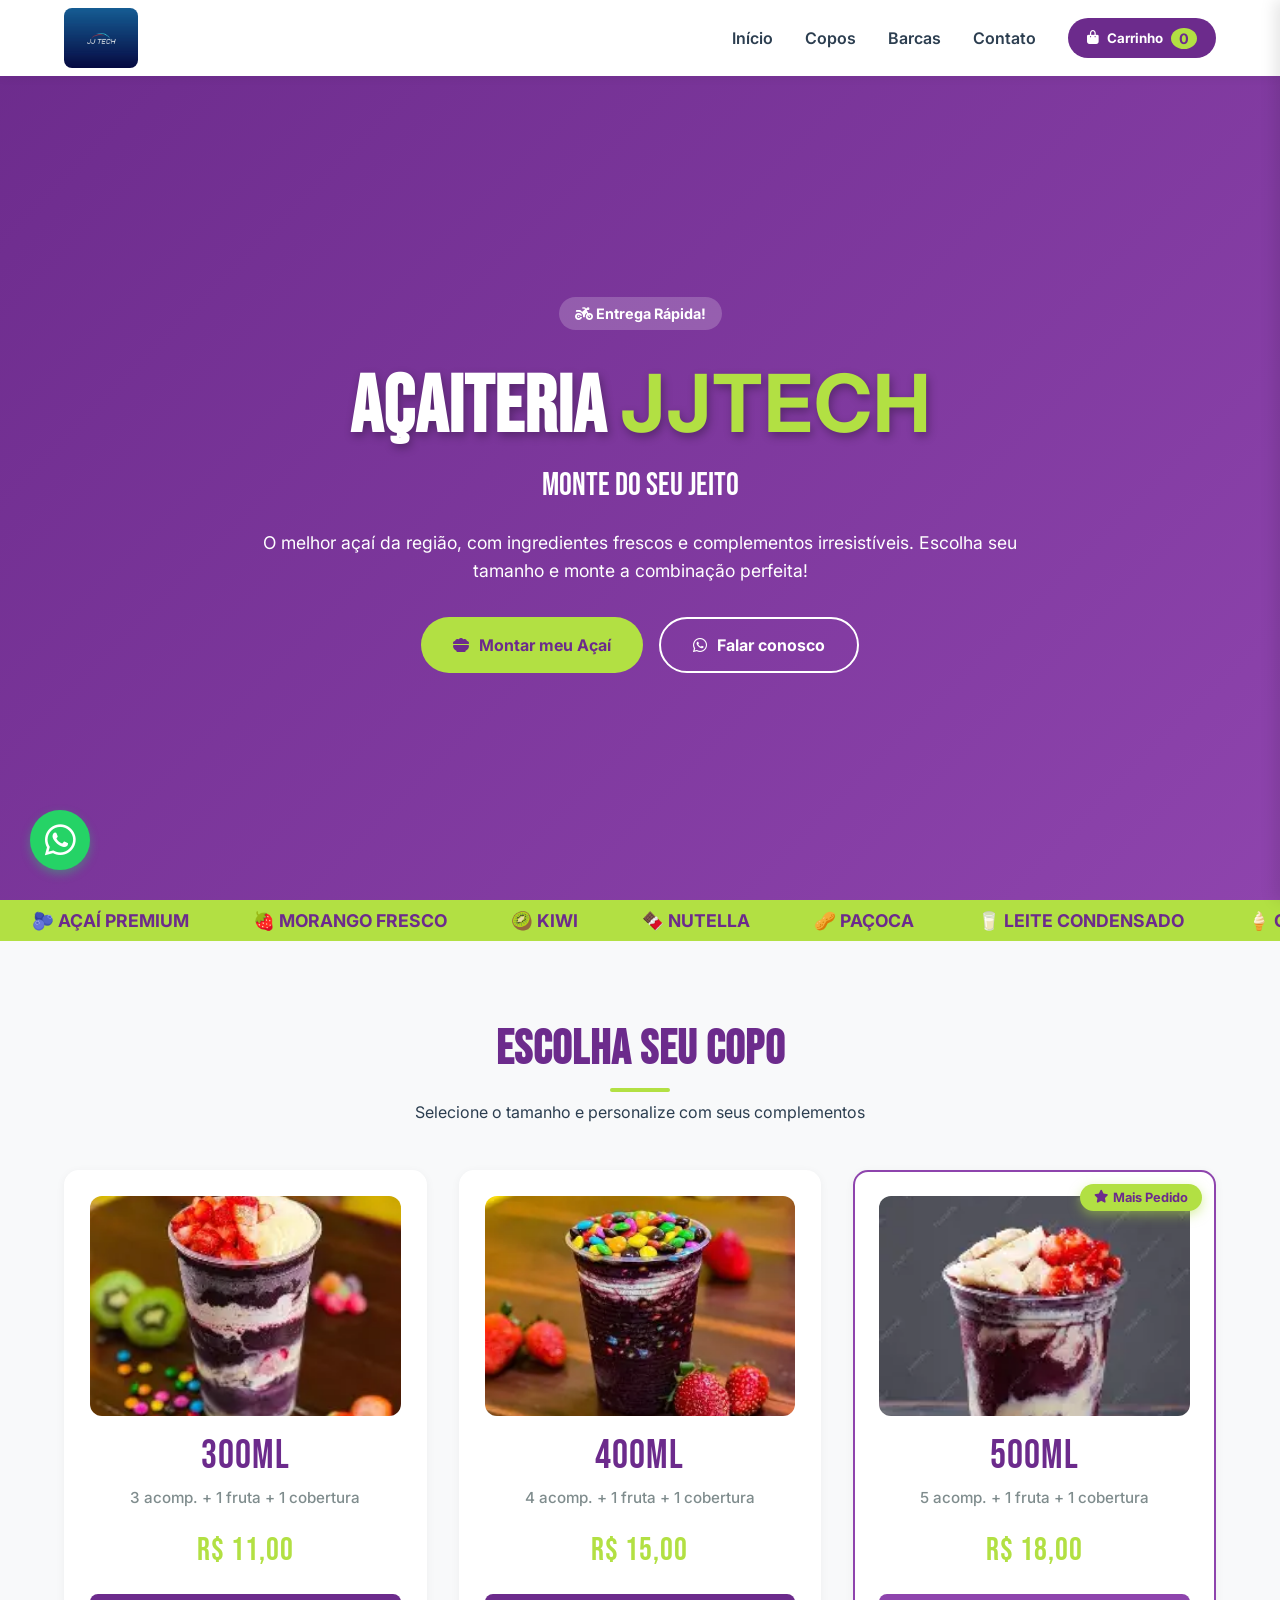
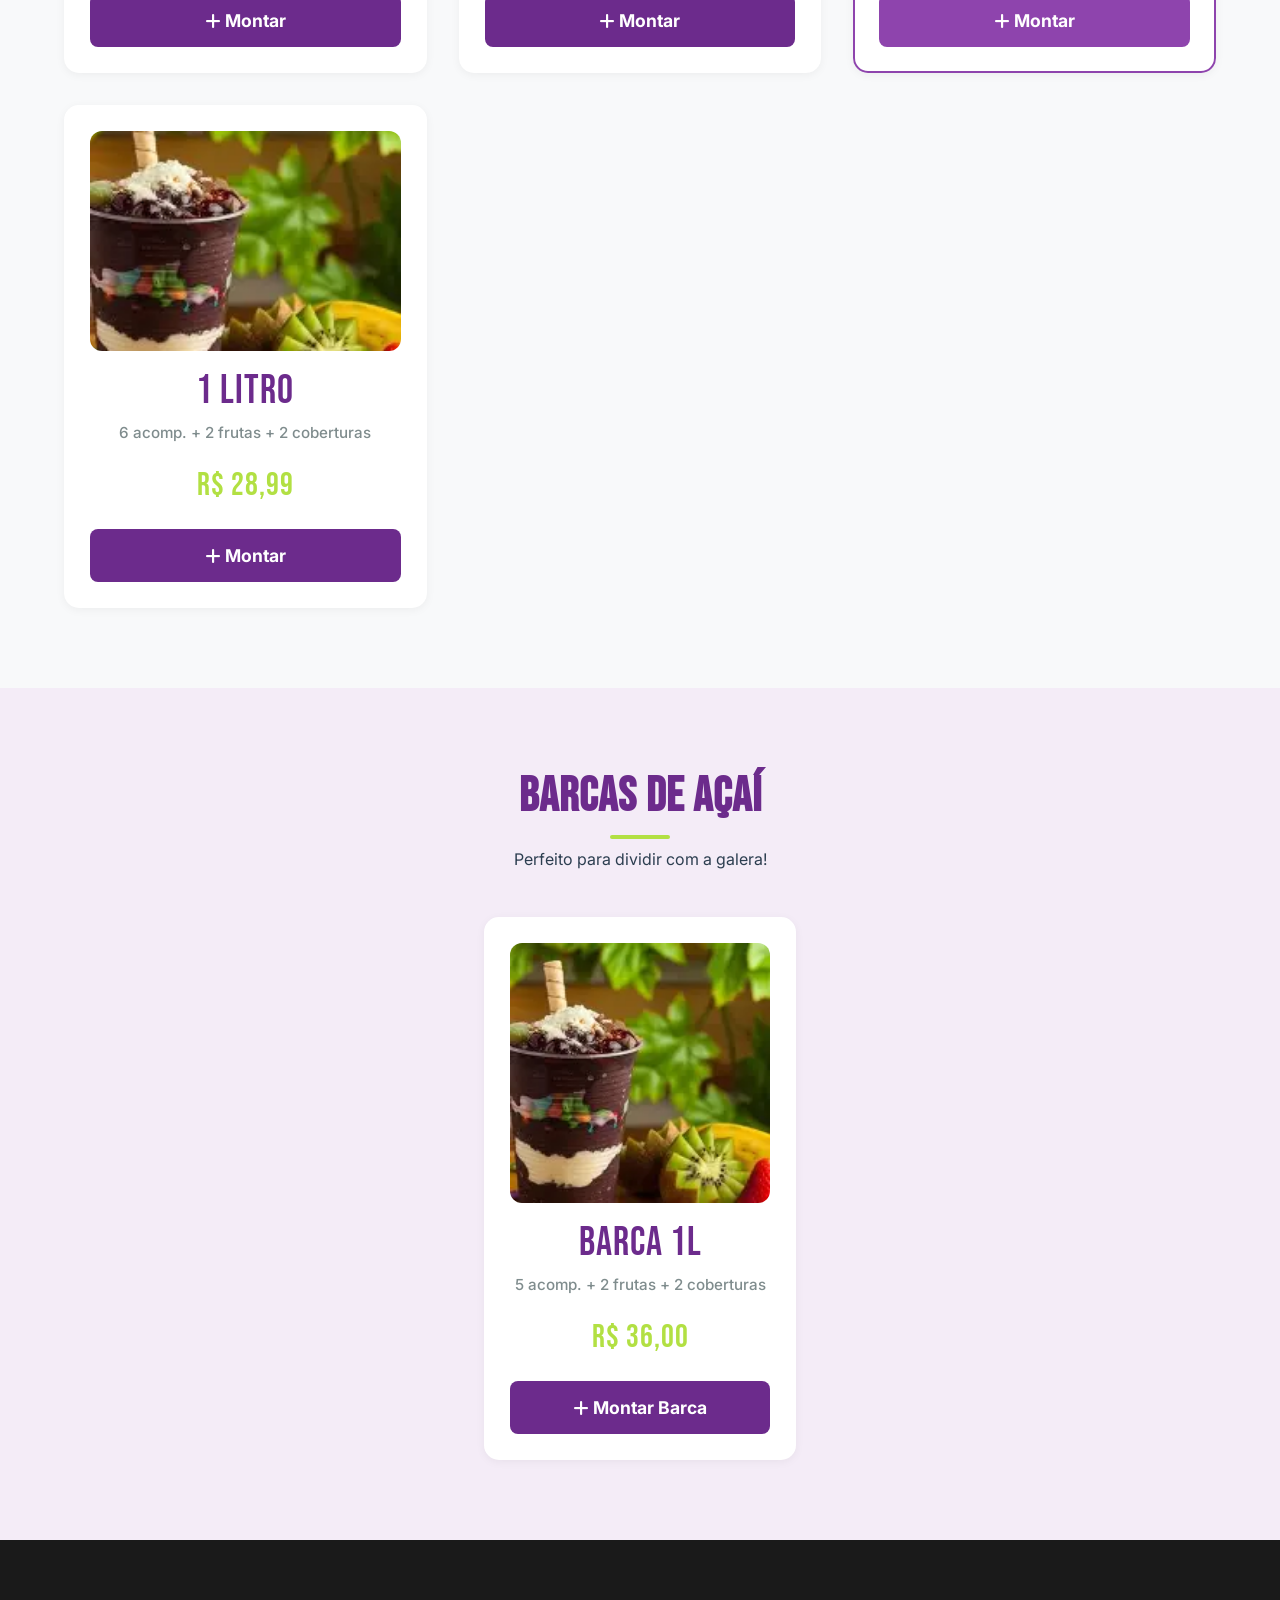
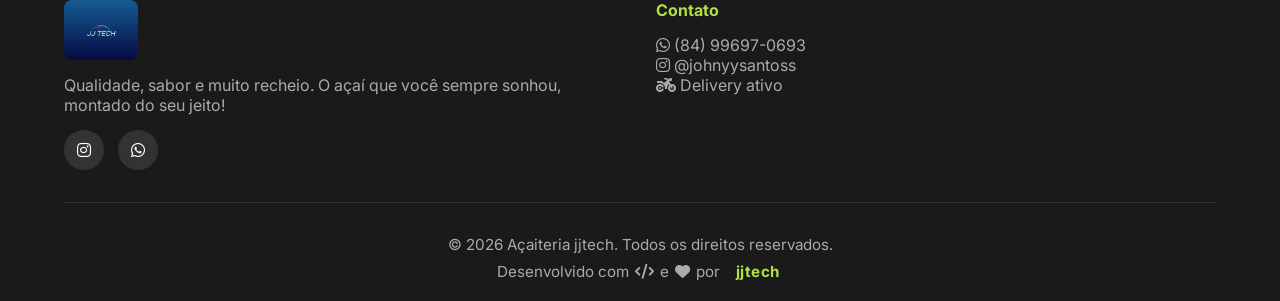
==== commit 4e694da7: "melhorias no visual da pagina" ====
--- a/index.html
+++ b/index.html
@@ -4,7 +4,7 @@
     <head>
         <meta charset="UTF-8">
         <meta name="viewport" content="width=device-width, initial-scale=1.0, maximum-scale=5.0, user-scalable=yes">
-        <title>Açaí Delicia - O Melhor Açaí da Região</title>
+        <title>Açaiteria jjtech - O Melhor Açaí da Região</title>
 
         <link rel="icon"
             href="data:image/svg+xml,<svg xmlns=%22http://www.w3.org/2000/svg%22 viewBox=%220 0 100 100%22><text y=%22.9em%22 font-size=%2290%22>🫐</text></svg>">
@@ -22,7 +22,7 @@
 
         <nav class="navbar" id="navbar">
             <a href="#" class="logo">
-                <img src="logo-açai.jpeg" alt="Açaí Delicia26">
+                <img src="img/logo-jjtech.jpeg" alt="jjtech">
             </a>
             <ul class="nav-links" id="navLinks">
                 <li><a href="#home">Início</a></li>
@@ -43,13 +43,13 @@
         <section class="hero" id="home">
             <div class="hero-content">
                 <div class="hero-badge"><i class="fas fa-motorcycle"></i> Entrega Rápida!</div>
-                <h1>AÇAÍ <span>DELICIA</span></h1>
+                <h1>AÇAITERIA <span>JJTECH</span></h1>
                 <div class="hero-subtitle">Monte do seu jeito</div>
                 <p>O melhor açaí da região, com ingredientes frescos e complementos irresistíveis. Escolha seu tamanho e
                     monte a combinação perfeita!</p>
                 <div class="hero-buttons">
                     <a href="#cardapio" class="btn btn-primary"><i class="fas fa-bowl-food"></i> Montar meu Açaí</a>
-                    <a href="https://wa.me/5584992061776" class="btn btn-outline" target="_blank"><i
+                    <a href="https://wa.me/5584996970693" class="btn btn-outline" target="_blank"><i
                             class="fab fa-whatsapp"></i> Falar conosco</a>
                 </div>
             </div>
@@ -72,31 +72,50 @@
             </div>
 
             <div class="acai-grid">
-                <div class="acai-card" onclick="openAcaiModal('Copo 300ml', 11.00, 3, 1, 1)">
-                    <div class="size">300ml</div>
-                    <div class="opcoes">3 acomp. + 1 fruta + 1 cobertura</div>
-                    <div class="price">R$ 11,00</div>
-                    <button class="add-acai"><i class="fas fa-plus"></i> Montar</button>
-                </div>
-                <div class="acai-card" onclick="openAcaiModal('Copo 400ml', 15.00, 4, 1, 1)">
-                    <div class="size">400ml</div>
-                    <div class="opcoes">4 acomp. + 1 fruta + 1 cobertura</div>
-                    <div class="price">R$ 15,00</div>
-                    <button class="add-acai"><i class="fas fa-plus"></i> Montar</button>
-                </div>
-                <div class="acai-card" style="border-color: var(--roxo-destaque);"
-                    onclick="openAcaiModal('Copo 500ml', 18.00, 5, 1, 1)">
-                    <div class="size">500ml</div>
-                    <div class="opcoes">5 acomp. + 1 fruta + 1 cobertura</div>
-                    <div class="price" style="color: var(--roxo-destaque); font-size: 2.5rem;">R$ 18,00</div>
-                    <div style="margin-top: 0.5rem; font-size: 0.85rem; opacity: 0.8;">⭐ O Mais Pedido</div>
-                    <button class="add-acai" style="margin-top: 1rem;"><i class="fas fa-plus"></i> Montar</button>
-                </div>
-                <div class="acai-card" onclick="openAcaiModal('Copo 1 Litro', 28.99, 6, 2, 2)">
-                    <div class="size">1 Litro</div>
-                    <div class="opcoes">6 acomp. + 2 frutas + 2 coberturas</div>
-                    <div class="price">R$ 28,99</div>
-                    <button class="add-acai"><i class="fas fa-plus"></i> Montar</button>
+                <div class="acai-card animate-on-scroll" onclick="openAcaiModal('Copo 300ml', 11.00, 3, 1, 1)">
+                    <div class="acai-card-image">
+                        <img src="img/açai1.webp" alt="Copo de açaí 300ml" loading="lazy">
+                    </div>
+                    <div class="acai-card-info">
+                        <div class="size">300ml</div>
+                        <div class="opcoes">3 acomp. + 1 fruta + 1 cobertura</div>
+                        <div class="price">R$ 11,00</div>
+                        <button class="add-acai"><i class="fas fa-plus"></i> Montar</button>
+                    </div>
+                </div>
+                <div class="acai-card animate-on-scroll" onclick="openAcaiModal('Copo 400ml', 15.00, 4, 1, 1)">
+                    <div class="acai-card-image">
+                        <img src="img/açai2.webp" alt="Copo de açaí 400ml" loading="lazy">
+                    </div>
+                    <div class="acai-card-info">
+                        <div class="size">400ml</div>
+                        <div class="opcoes">4 acomp. + 1 fruta + 1 cobertura</div>
+                        <div class="price">R$ 15,00</div>
+                        <button class="add-acai"><i class="fas fa-plus"></i> Montar</button>
+                    </div>
+                </div>
+                <div class="acai-card featured animate-on-scroll" onclick="openAcaiModal('Copo 500ml', 18.00, 5, 1, 1)">
+                    <div class="featured-badge"><i class="fas fa-star"></i> Mais Pedido</div>
+                    <div class="acai-card-image">
+                        <img src="img/açai3.webp" alt="Copo de açaí 500ml" loading="lazy">
+                    </div>
+                    <div class="acai-card-info">
+                        <div class="size">500ml</div>
+                        <div class="opcoes">5 acomp. + 1 fruta + 1 cobertura</div>
+                        <div class="price featured-price">R$ 18,00</div>
+                        <button class="add-acai"><i class="fas fa-plus"></i> Montar</button>
+                    </div>
+                </div>
+                <div class="acai-card animate-on-scroll" onclick="openAcaiModal('Copo 1 Litro', 28.99, 6, 2, 2)">
+                    <div class="acai-card-image">
+                        <img src="img/açai4.webp" alt="Copo de açaí 1 Litro" loading="lazy">
+                    </div>
+                    <div class="acai-card-info">
+                        <div class="size">1 Litro</div>
+                        <div class="opcoes">6 acomp. + 2 frutas + 2 coberturas</div>
+                        <div class="price">R$ 28,99</div>
+                        <button class="add-acai"><i class="fas fa-plus"></i> Montar</button>
+                    </div>
                 </div>
             </div>
         </section>
@@ -109,11 +128,17 @@
             </div>
 
             <div class="acai-grid">
-                <div class="acai-card" onclick="openAcaiModal('Barca 1 Litro', 36.00, 5, 2, 2)">
-                    <div class="size">Barca 1L</div>
-                    <div class="opcoes">5 acomp. + 2 frutas + 2 coberturas</div>
-                    <div class="price">R$ 36,00</div>
-                    <button class="add-acai"><i class="fas fa-plus"></i> Montar Barca</button>
+                <div class="acai-card barca-card animate-on-scroll"
+                    onclick="openAcaiModal('Barca 1 Litro', 36.00, 5, 2, 2)">
+                    <div class="acai-card-image">
+                        <img src="img/açai4.webp" alt="Barca de açaí 1 Litro" loading="lazy">
+                    </div>
+                    <div class="acai-card-info">
+                        <div class="size">Barca 1L</div>
+                        <div class="opcoes">5 acomp. + 2 frutas + 2 coberturas</div>
+                        <div class="price">R$ 36,00</div>
+                        <button class="add-acai"><i class="fas fa-plus"></i> Montar Barca</button>
+                    </div>
                 </div>
             </div>
         </section>
@@ -140,33 +165,33 @@
             <div class="footer-grid">
                 <div class="footer-brand">
                     <a href="#" class="logo">
-                        <img src="logo-açai.jpeg" alt="Açaí Delicia26">
+                        <img src="img/logo-jjtech.jpeg" alt="jjtech">
                     </a>
                     <p>Qualidade, sabor e muito recheio. O açaí que você sempre sonhou, montado do seu jeito!</p>
                     <div class="social-links">
-                        <a href="https://instagram.com/acai_delicia26" target="_blank"><i
+                        <a href="https://instagram.com/johnyysantoss" target="_blank"><i
                                 class="fab fa-instagram"></i></a>
-                        <a href="https://wa.me/5584992061776" target="_blank"><i class="fab fa-whatsapp"></i></a>
+                        <a href="https://wa.me/5584996970693" target="_blank"><i class="fab fa-whatsapp"></i></a>
                     </div>
                 </div>
 
                 <div class="footer-col">
                     <h4 style="color: var(--verde-destaque); margin-bottom: 15px;">Contato</h4>
                     <div class="contact-info">
-                        <p style="color:#aaa;"><i class="fab fa-whatsapp"></i> (84) 99206-1776</p>
-                        <p style="color:#aaa;"><i class="fab fa-instagram"></i> @acai_delicia26</p>
+                        <p style="color:#aaa;"><i class="fab fa-whatsapp"></i> (84) 99697-0693</p>
+                        <p style="color:#aaa;"><i class="fab fa-instagram"></i> @johnyysantoss</p>
                         <p style="color:#aaa;"><i class="fas fa-motorcycle"></i> Delivery ativo</p>
                     </div>
                 </div>
             </div>
             <div class="footer-bottom">
-                <p>&copy; 2026 Açaí Delicia26. Todos os direitos reservados.</p>
+                <p>&copy; 2026 Açaiteria jjtech. Todos os direitos reservados.</p>
                 <p class="developer-credit">
-                    Desenvolvido com <i class="fas fa-code"></i> e <i class="fas fa-heart" style="color: #e74c3c;"></i>
-                    por
-                    <a href="https://github.com/johnysantos22" target="_blank" rel="noopener noreferrer"
-                        class="dev-link">
-                        Johny Santos
+                    Desenvolvido com <i class="fas fa-code"></i> e <i class="fas fa-heart" width: 60px; height:
+                        60px;"></i> por <i style="color: #e74c3c;"></i>
+
+                    <a href="https://wa.me/5584996970693" target="_blank" rel="noopener noreferrer" class="dev-link">
+                        jjtech
                     </a>
                 </p>
             </div>
@@ -258,7 +283,7 @@
             }
         </style>
 
-        <a href="https://wa.me/5584992061776" class="wa-flutuante" target="_blank">
+        <a href="https://wa.me/5584996970693" class="wa-flutuante" target="_blank">
             <i class="fab fa-whatsapp"></i>
             <span class="wa-balao">Faça seu pedido!</span>
         </a>
--- a/style.css
+++ b/style.css
@@ -232,7 +232,66 @@
     }
 }
 
-/* CARDAPIO */
+/* ==========================================================================
+   CARDAPIO - IMAGENS DOS PRODUTOS
+   ========================================================================== */
+.acai-card-image {
+    width: 100%;
+    height: 220px;
+    border-radius: 12px;
+    overflow: hidden;
+    margin-bottom: 1rem;
+    position: relative;
+    background: linear-gradient(135deg, #f4ecf7 0%, #ede0f5 100%);
+}
+
+.acai-card-image img {
+    width: 100%;
+    height: 100%;
+    object-fit: cover;
+    transition: transform 0.5s cubic-bezier(0.175, 0.885, 0.32, 1.275);
+}
+
+.acai-card:hover .acai-card-image img {
+    transform: scale(1.08);
+}
+
+.barca-card .acai-card-image {
+    height: 260px;
+}
+
+.barca-card {
+    max-width: 500px;
+    margin: 0 auto;
+}
+
+/* --- Badge "Mais Pedido" --- */
+.featured-badge {
+    position: absolute;
+    top: 12px;
+    right: 12px;
+    background: var(--verde-destaque);
+    color: var(--roxo-principal);
+    padding: 6px 14px;
+    border-radius: 20px;
+    font-size: 0.8rem;
+    font-weight: 700;
+    z-index: 2;
+    display: flex;
+    align-items: center;
+    gap: 5px;
+    box-shadow: 0 4px 12px rgba(178, 224, 67, 0.5);
+    animation: pulseBadge 2s ease-in-out infinite;
+}
+
+@keyframes pulseBadge {
+    0%, 100% { transform: scale(1); }
+    50% { transform: scale(1.05); }
+}
+
+/* ==========================================================================
+   CARDAPIO - ESTILOS GERAIS
+   ========================================================================== */
 .acai-section {
     padding: 80px 5%;
 }
@@ -266,21 +325,56 @@
 .acai-card {
     background: var(--texto-claro);
     border-radius: var(--borda-raio);
-    padding: 2rem;
+    padding: 1.5rem;
     text-align: center;
     box-shadow: var(--sombra-leve);
     border: 2px solid transparent;
-    transition: var(--transicao);
+    transition: all 0.4s cubic-bezier(0.175, 0.885, 0.32, 1.275);
     cursor: pointer;
     display: flex;
     flex-direction: column;
     justify-content: space-between;
+    position: relative;
+    overflow: hidden;
+}
+
+.acai-card::before {
+    content: '';
+    position: absolute;
+    top: 0;
+    left: 0;
+    right: 0;
+    height: 4px;
+    background: linear-gradient(90deg, var(--roxo-principal), var(--verde-destaque));
+    transform: scaleX(0);
+    transform-origin: left;
+    transition: transform 0.4s ease;
+}
+
+.acai-card:hover::before {
+    transform: scaleX(1);
 }
 
 .acai-card:hover {
-    transform: translateY(-10px);
-    box-shadow: var(--sombra);
+    transform: translateY(-12px) scale(1.02);
+    box-shadow:
+        0 20px 40px rgba(108, 43, 140, 0.2),
+        0 8px 16px rgba(0, 0, 0, 0.1);
     border-color: var(--roxo-destaque);
+}
+
+.acai-card:active {
+    transform: translateY(-6px) scale(1.01);
+    transition-duration: 0.1s;
+}
+
+.acai-card.featured {
+    border-color: var(--roxo-destaque);
+    border-width: 2px;
+}
+
+.acai-card.featured .add-acai {
+    background: var(--roxo-destaque);
 }
 
 .acai-card .size {
@@ -319,26 +413,82 @@
     background: var(--roxo-destaque);
 }
 
-/* MODAL E ADICIONAIS */
+/* ==========================================================================
+   ANIMAÇÕES DE ENTRADA (SCROLL)
+   ========================================================================== */
+.animate-on-scroll {
+    opacity: 0;
+    transform: translateY(40px);
+    transition: all 0.6s cubic-bezier(0.175, 0.885, 0.32, 1.275);
+}
+
+.animate-on-scroll.visible {
+    opacity: 1;
+    transform: translateY(0);
+}
+
+.animate-on-scroll:nth-child(1) { transition-delay: 0.1s; }
+.animate-on-scroll:nth-child(2) { transition-delay: 0.2s; }
+.animate-on-scroll:nth-child(3) { transition-delay: 0.3s; }
+.animate-on-scroll:nth-child(4) { transition-delay: 0.4s; }
+
+/* Hero animations */
+.hero-content > * {
+    opacity: 0;
+    transform: translateY(30px);
+    animation: fadeSlideUp 0.8s ease forwards;
+}
+
+.hero-badge { animation-delay: 0.2s; }
+.hero h1 { animation-delay: 0.4s; }
+.hero-subtitle { animation-delay: 0.6s; }
+.hero p { animation-delay: 0.8s; }
+.hero-buttons { animation-delay: 1s; }
+
+@keyframes fadeSlideUp {
+    to {
+        opacity: 1;
+        transform: translateY(0);
+    }
+}
+
+/* Section headers animation */
+.section-header {
+    opacity: 0;
+    transform: translateY(30px);
+    transition: all 0.6s ease;
+}
+
+.section-header.visible {
+    opacity: 1;
+    transform: translateY(0);
+}
+
+/* ==========================================================================
+   MODAL - TRANSIÇÃO MELHORADA
+   ========================================================================== */
 .acai-modal-overlay {
     position: fixed;
     top: 0;
     left: 0;
     width: 100%;
     height: 100%;
-    background: rgba(0, 0, 0, 0.7);
+    background: rgba(0, 0, 0, 0);
     display: flex;
     justify-content: center;
     align-items: center;
     z-index: 2000;
     opacity: 0;
     pointer-events: none;
-    transition: var(--transicao);
+    transition: all 0.4s cubic-bezier(0.4, 0, 0.2, 1);
+    backdrop-filter: blur(0px);
 }
 
 .acai-modal-overlay.active {
     opacity: 1;
     pointer-events: auto;
+    background: rgba(0, 0, 0, 0.6);
+    backdrop-filter: blur(8px);
 }
 
 .acai-modal-content {
@@ -349,12 +499,15 @@
     border-radius: var(--borda-raio);
     display: flex;
     flex-direction: column;
-    transform: scale(0.9);
-    transition: var(--transicao);
+    transform: scale(0.8) translateY(30px);
+    opacity: 0;
+    transition: all 0.4s cubic-bezier(0.175, 0.885, 0.32, 1.275);
+    box-shadow: 0 25px 50px rgba(0, 0, 0, 0.3);
 }
 
 .acai-modal-overlay.active .acai-modal-content {
-    transform: scale(1);
+    transform: scale(1) translateY(0);
+    opacity: 1;
 }
 
 .modal-header {
@@ -633,25 +786,90 @@
     transform: scale(1.1);
 }
 
+/* ==========================================================================
+   ANIMAÇÃO "VOAR ATÉ O CARRINHO"
+   ========================================================================== */
+.fly-to-cart {
+    position: fixed;
+    z-index: 9999;
+    font-size: 2.5rem;
+    pointer-events: none;
+    transition: all 0.8s cubic-bezier(0.2, 1, 0.3, 1);
+    filter: drop-shadow(0 4px 12px rgba(108, 43, 140, 0.5));
+}
+
+/* ==========================================================================
+   SKELETON LOADING
+   ========================================================================== */
+.skeleton {
+    background: linear-gradient(90deg, #f0f0f0 25%, #e0e0e0 50%, #f0f0f0 75%);
+    background-size: 200% 100%;
+    animation: shimmer 1.5s infinite;
+    border-radius: 8px;
+}
+
+@keyframes shimmer {
+    0% { background-position: -200% 0; }
+    100% { background-position: 200% 0; }
+}
+
+.skeleton-card {
+    height: 350px;
+    border-radius: var(--borda-raio);
+}
+
+.skeleton-image {
+    height: 180px;
+    margin-bottom: 1rem;
+    border-radius: 12px;
+}
+
+.skeleton-text {
+    height: 20px;
+    margin-bottom: 8px;
+    width: 80%;
+}
+
+.skeleton-text.short {
+    width: 50%;
+}
+
+.skeleton-btn {
+    height: 48px;
+    margin-top: 1rem;
+}
+
+/* ==========================================================================
+   TOAST MELHORADO
+   ========================================================================== */
 .toast {
     position: fixed;
     bottom: 30px;
-    right: -300px;
+    right: -350px;
     background: var(--verde-destaque);
     color: var(--roxo-principal);
     padding: 1rem 2rem;
-    border-radius: 8px;
+    border-radius: 12px;
     font-weight: bold;
-    box-shadow: var(--sombra);
+    box-shadow: 0 10px 30px rgba(178, 224, 67, 0.4);
     z-index: 3000;
     display: flex;
     align-items: center;
     gap: 10px;
-    transition: right 0.3s ease;
+    transition: all 0.4s cubic-bezier(0.175, 0.885, 0.32, 1.275);
+    border-left: 4px solid var(--roxo-principal);
 }
 
 .toast.show {
     right: 30px;
+    animation: toastBounce 0.5s ease;
+}
+
+@keyframes toastBounce {
+    0% { transform: translateX(0); }
+    30% { transform: translateX(-10px); }
+    60% { transform: translateX(5px); }
+    100% { transform: translateX(0); }
 }
 
 .mobile-cart-float {
@@ -701,19 +919,30 @@
         display: flex;
     }
 
-    /* Ativa botão flutuante no mobile */
+    /* Ajuste de tela */
     .whatsapp-float {
         bottom: 30px;
     }
 
-    /* Ajuste de tela */
-
     .hero h1 {
         font-size: 3.5rem;
     }
 
     .hero-buttons {
         flex-direction: column;
+    }
+
+    .acai-card-image {
+        height: 170px;
+    }
+
+    .barca-card .acai-card-image {
+        height: 200px;
+    }
+
+    .featured-badge {
+        font-size: 0.7rem;
+        padding: 4px 10px;
     }
 
     .acai-modal-overlay {
@@ -728,6 +957,25 @@
 
     .acai-modal-overlay.active .acai-modal-content {
         transform: translateY(0);
+    }
+
+    .acai-card {
+        padding: 1rem;
+    }
+
+    .acai-card .size {
+        font-size: 2rem;
+    }
+
+    .acai-card .price {
+        font-size: 1.6rem;
+    }
+
+    /* Toast responsivo */
+    .toast.show {
+        right: 15px;
+        left: 15px;
+        bottom: 120px;
     }
 }
 
